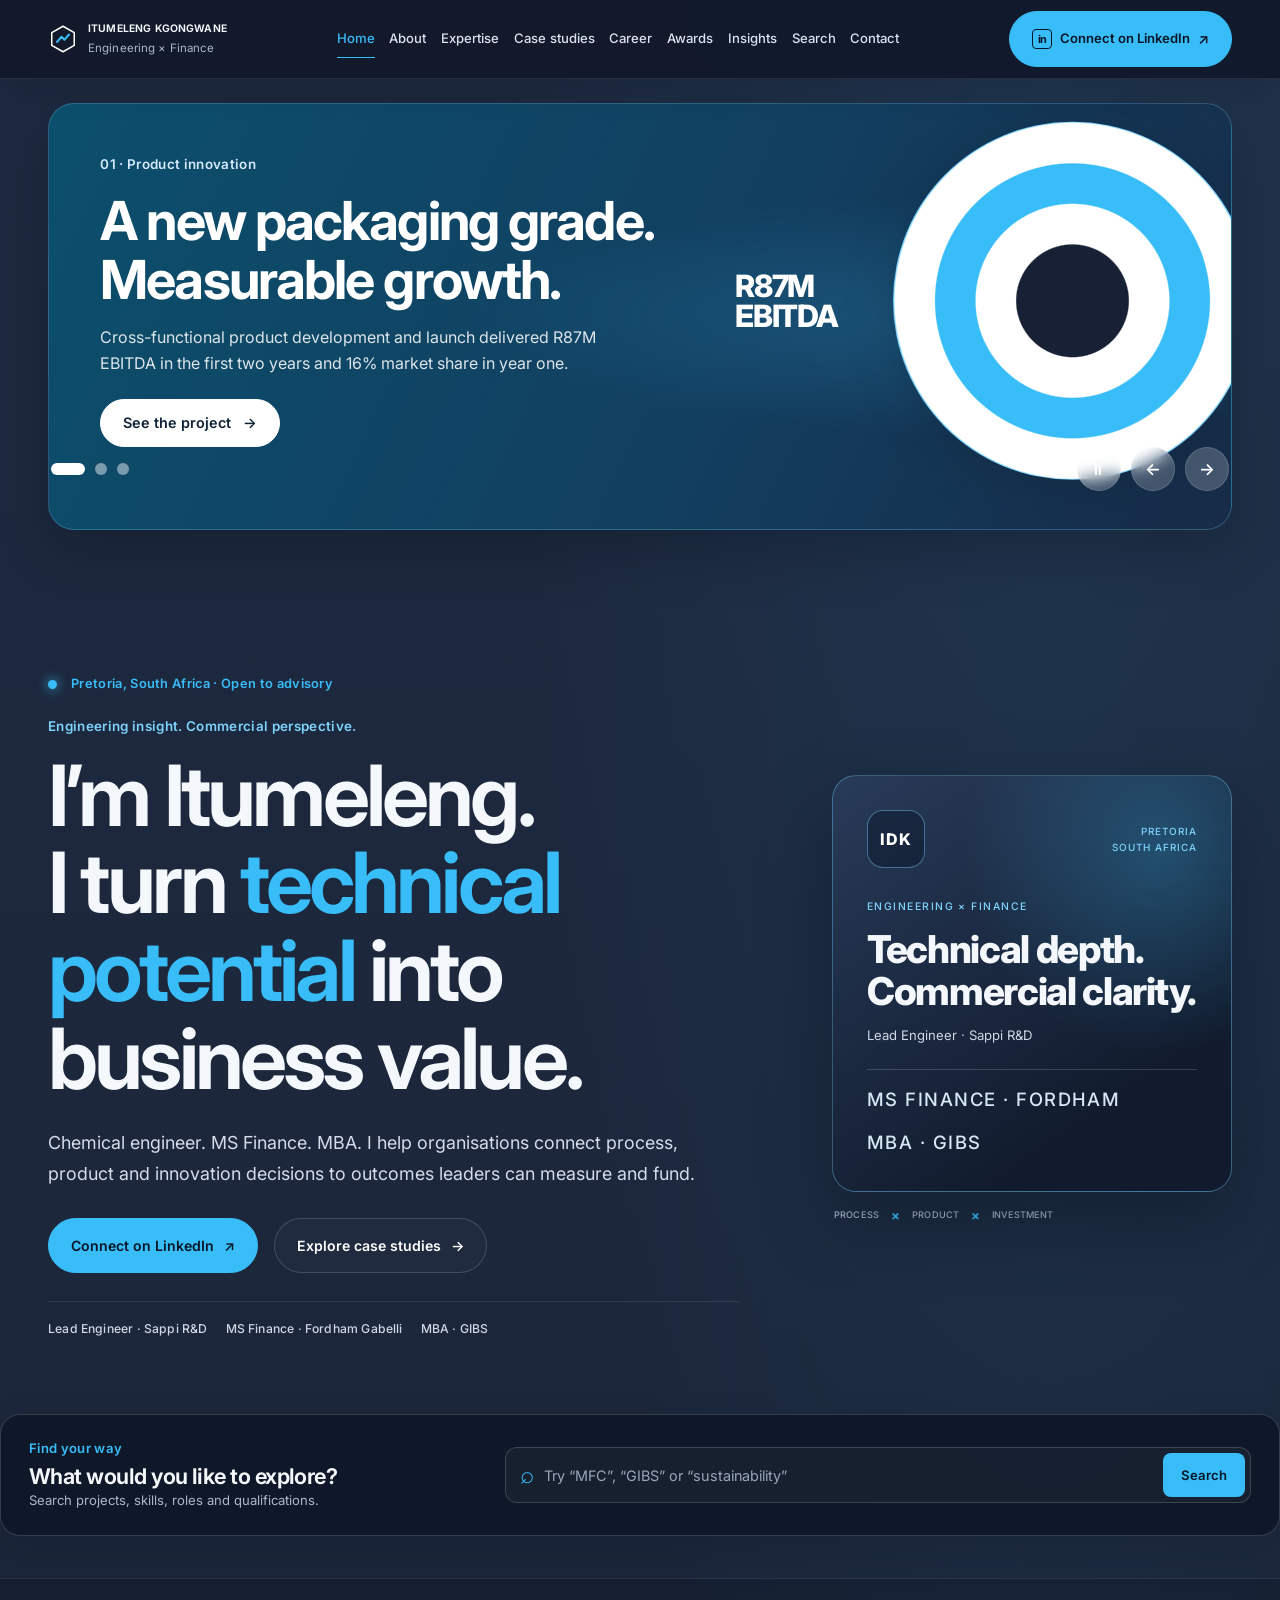
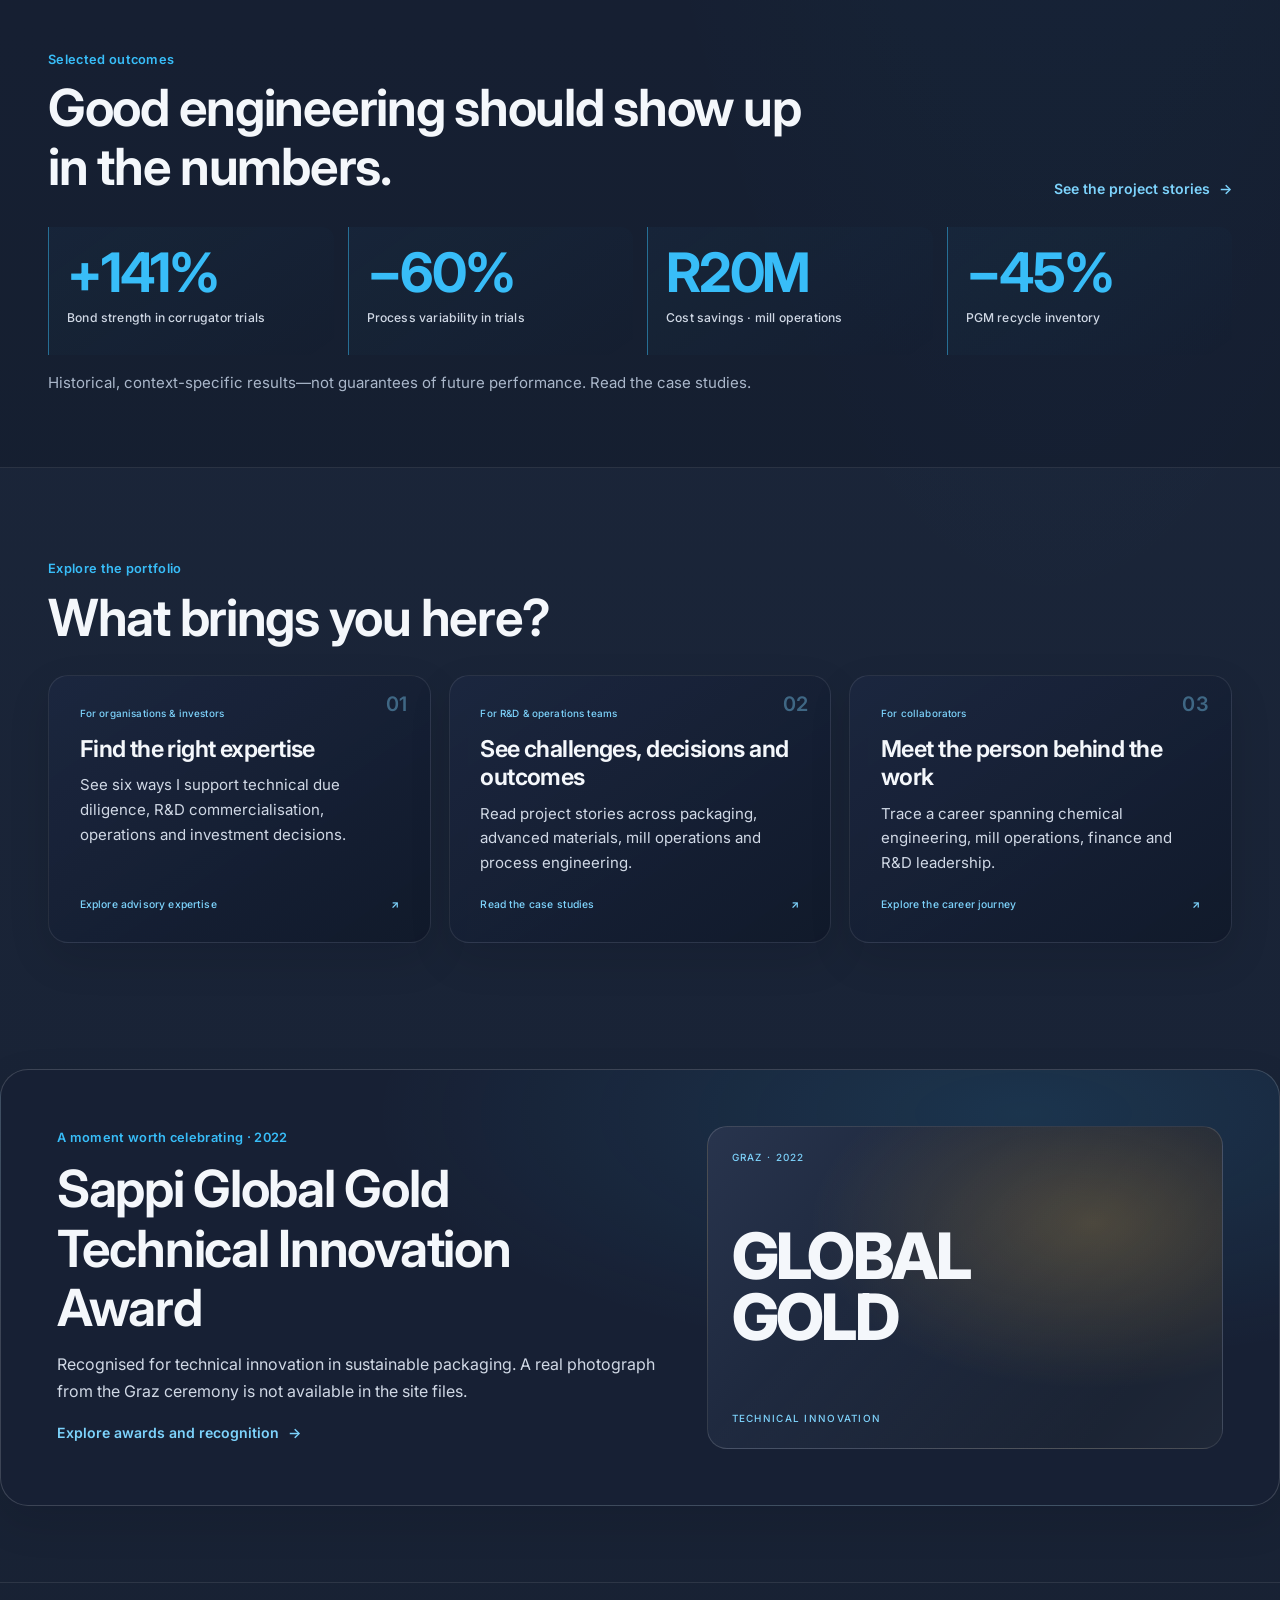
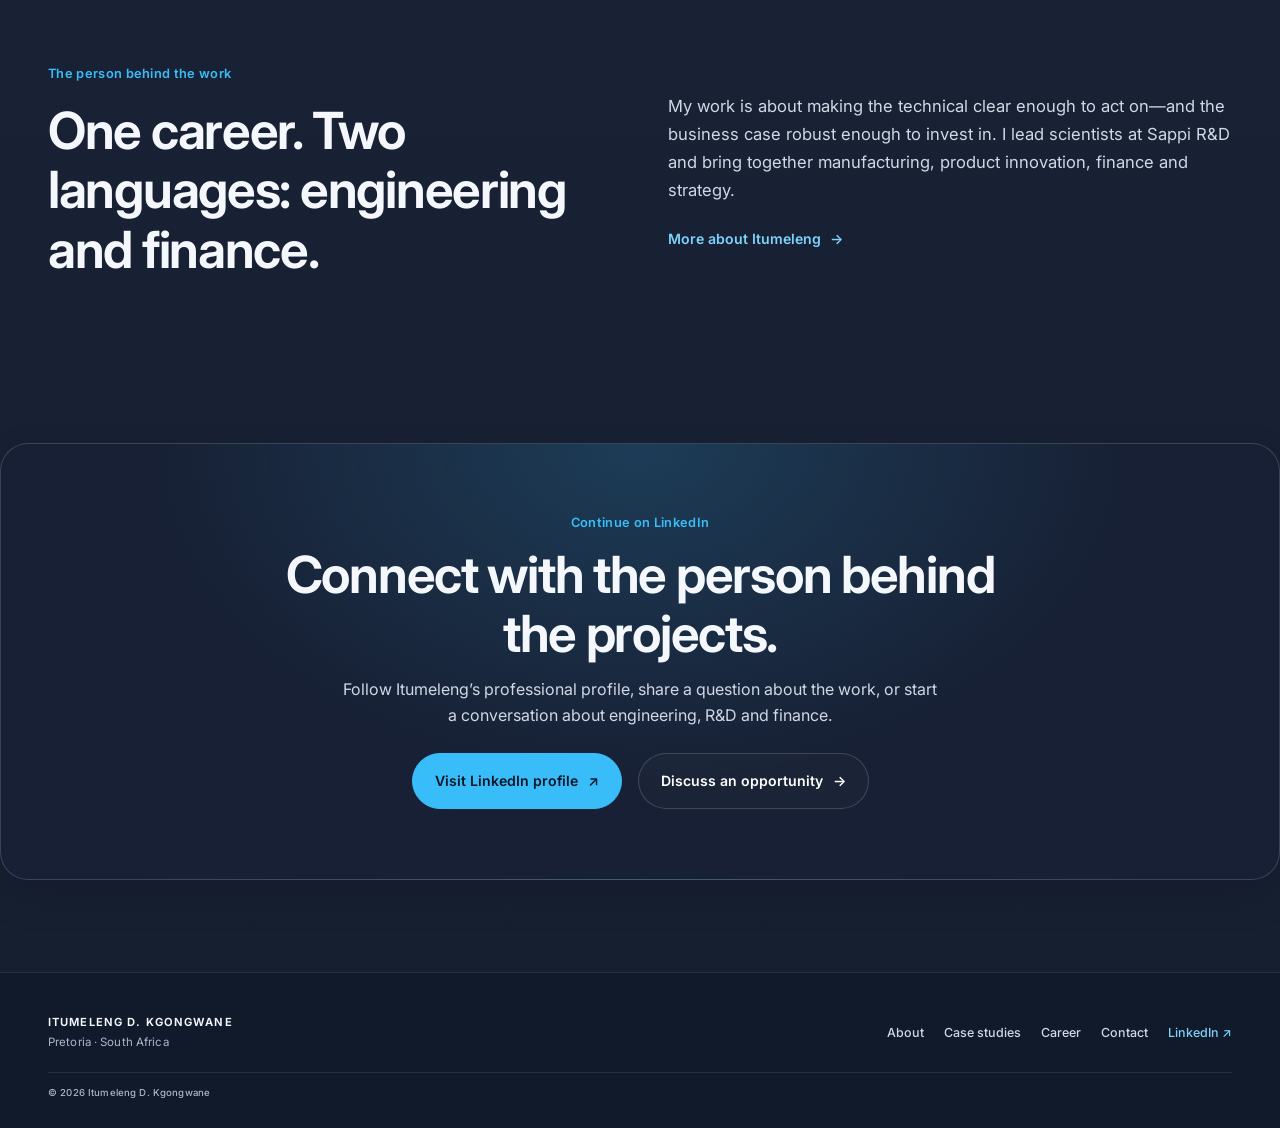
==== index.html @ cf0ac041 "index.html" ====
<!doctype html>
<html lang="en">
<head>
<meta charset="utf-8">
<meta name="viewport" content="width=device-width,initial-scale=1">
<meta name="description" content="Explore Itumeleng D. Kgongwane’s engineering and finance experience, selected project outcomes, advisory expertise and professional profile.">
<title>Itumeleng D. Kgongwane | Engineering × Finance</title>
<link rel="preconnect" href="https://fonts.googleapis.com">
<link rel="preconnect" href="https://fonts.gstatic.com" crossorigin>
<link href="https://fonts.googleapis.com/css2?family=Inter:wght@400;500;600;700&display=swap" rel="stylesheet">
<link rel="stylesheet" href="style.css">
</head>
<body>
<a class="skip-link" href="#main">Skip to content</a>
<header class="nav"><div class="wrap">
  <a class="brand" href="index.html" aria-label="Itumeleng Kgongwane home">
    <svg class="logo" viewBox="0 0 40 40" fill="none" aria-hidden="true"><path d="M20 3L35 11.5V28.5L20 37L5 28.5V11.5Z" stroke="#fff" stroke-width="2" stroke-linejoin="round"/><path d="M12 24L18 17L22 21L28 14" stroke="#38bdf8" stroke-width="2.6" stroke-linecap="round" stroke-linejoin="round"/></svg>
    <span><b>ITUMELENG KGONGWANE</b><small>Engineering × Finance</small></span>
  </a>
  <button class="menu-btn" type="button" aria-label="Open menu" aria-expanded="false" aria-controls="main-navigation">Menu</button>
  <nav class="links" id="main-navigation" aria-label="Main navigation">
    <a class="active" aria-current="page" href="index.html">Home</a><a href="about.html">About</a><a href="expertise.html">Expertise</a><a href="work.html">Case studies</a><a href="career.html">Career</a><a href="awards.html">Awards</a><a href="insights.html">Insights</a><a href="search.html">Search</a><a href="contact.html">Contact</a>
  </nav>
  <a class="btn primary nav-cta" href="https://www.linkedin.com/in/itumelengidk/" target="_blank" rel="noopener noreferrer" aria-label="Connect with Itumeleng on LinkedIn"><span class="linkedin-mark" aria-hidden="true">in</span><span class="nav-cta-label">Connect on LinkedIn</span><span class="nav-cta-arrow" aria-hidden="true">↗</span></a>
</div></header>
<main id="main">
  <section class="featured-carousel content-carousel" aria-label="Featured work" aria-roledescription="carousel" tabindex="0">
    <div class="wrap">
      <h2 class="visually-hidden">Featured work and ways to connect</h2>
      <div class="carousel-stage" aria-live="off">
        <article class="carousel-slide" role="group" aria-roledescription="slide" aria-label="1 of 3">
          <div class="carousel-art art-award" aria-hidden="true"><span class="art-label">Sappi · Sustainable packaging</span><strong>R87M<br>EBITDA</strong><span class="art-mark">Global Gold · Technical Innovation</span></div>
          <div class="carousel-copy"><div class="eyebrow">01 · Product innovation</div><h3>A new packaging grade.<br>Measurable growth.</h3><p>Cross-functional product development and launch delivered R87M EBITDA in the first two years and 16% market share in year one.</p><a class="featured-action" href="work.html#case-packaging">See the project <span aria-hidden="true">→</span></a></div>
        </article>
        <article class="carousel-slide" role="group" aria-roledescription="slide" aria-label="2 of 3" hidden>
          <div class="carousel-art art-mfc" aria-hidden="true"><span class="art-label">Bagasse pulp · Mill scale-up</span><strong>R203M<br>NPV</strong><span class="art-mark">R24M EBITDA · per year</span></div>
          <div class="carousel-copy"><div class="eyebrow">02 · Advanced materials</div><h3>From promising material<br>to mill-scale opportunity.</h3><p>Explore the technical and commercial work to scale microfibrillated cellulose from bagasse pulp at Stanger Mill.</p><a class="featured-action" href="work.html#case-mfc">See the project <span aria-hidden="true">→</span></a></div>
        </article>
        <article class="carousel-slide" role="group" aria-roledescription="slide" aria-label="3 of 3" hidden>
          <div class="carousel-art art-insights" aria-hidden="true"><span class="art-label">Itumeleng D. Kgongwane</span><strong>LET’S<br>CONNECT</strong><span class="art-mark">Technical depth · Commercial clarity</span></div>
          <div class="carousel-copy"><div class="eyebrow">03 · Continue the conversation</div><h3>Engineering insight.<br>Commercial perspective.</h3><p>Follow Itumeleng’s professional profile and continue the conversation around engineering, R&amp;D, finance and innovation.</p><a class="featured-action" href="https://www.linkedin.com/in/itumelengidk/" target="_blank" rel="noopener noreferrer">Connect on LinkedIn <span aria-hidden="true">↗</span></a></div>
        </article>
      </div>
      <div class="carousel-toolbar">
        <div class="carousel-pagination" role="group" aria-label="Choose a featured item">
          <button class="carousel-dot" type="button" data-carousel-dot="0" aria-label="Show item 1: Sustainable packaging" aria-current="true"></button>
          <button class="carousel-dot" type="button" data-carousel-dot="1" aria-label="Show item 2: MFC scale-up"></button>
          <button class="carousel-dot" type="button" data-carousel-dot="2" aria-label="Show item 3: Connect on LinkedIn"></button>
        </div>
        <div class="carousel-controls">
          <button class="carousel-toggle" type="button" data-carousel-toggle aria-label="Pause slideshow" aria-pressed="false">Ⅱ</button>
          <button class="carousel-arrow" type="button" data-carousel-prev aria-label="Previous featured item">←</button>
          <button class="carousel-arrow" type="button" data-carousel-next aria-label="Next featured item">→</button>
        </div>
      </div>
      <p class="visually-hidden" data-carousel-status aria-live="polite"></p>
    </div>
  </section>
  <section class="home-hero">
    <div class="wrap home-hero-grid">
      <div class="home-intro">
        <div class="kicker"><i class="dot"></i>Pretoria, South Africa · Open to advisory</div>
        <p class="hero-overline">Engineering insight. Commercial perspective.</p>
        <h1>I’m Itumeleng.<br>I turn <span class="cy">technical potential</span> into business value.</h1>
        <p class="lead">Chemical engineer. MS Finance. MBA. I help organisations connect process, product and innovation decisions to outcomes leaders can measure and fund.</p>
        <div class="btn-row"><a class="btn primary" href="https://www.linkedin.com/in/itumelengidk/" target="_blank" rel="noopener noreferrer">Connect on LinkedIn <span aria-hidden="true">↗</span></a><a class="btn ghost" href="work.html">Explore case studies <span aria-hidden="true">→</span></a></div>
        <div class="quick-credentials"><span>Lead Engineer · Sappi R&amp;D</span><span>MS Finance · Fordham Gabelli</span><span>MBA · GIBS</span></div>
      </div>
      <aside class="home-visual" aria-label="Professional snapshot">
        <div class="portrait-placeholder social-profile-card">
          <div class="profile-card-top"><span class="profile-monogram" aria-hidden="true">IDK</span><span class="profile-location">Pretoria<br>South Africa</span></div>
          <div class="profile-card-copy"><span>Engineering × Finance</span><h2>Technical depth.<br>Commercial clarity.</h2><p>Lead Engineer · Sappi R&amp;D</p></div>
          <div class="profile-card-bottom"><span>MS Finance · Fordham</span><span>MBA · GIBS</span></div>
        </div>
        <div class="visual-caption"><span>PROCESS</span><b>×</b><span>PRODUCT</span><b>×</b><span>INVESTMENT</span></div>
      </aside>
    </div>
  </section>

  <section class="home-search-section" aria-label="Find information">
    <div class="wrap search-card">
      <div><div class="eyebrow">Find your way</div><h2>What would you like to explore?</h2><p>Search projects, skills, roles and qualifications.</p></div>
      <form class="site-search" action="search.html" method="get" role="search">
        <label class="visually-hidden" for="site-search-input">Search this site</label>
        <div class="site-search-control"><span class="search-icon" aria-hidden="true">⌕</span><input id="site-search-input" type="search" name="q" placeholder="Try “MFC”, “GIBS” or “sustainability”"><button type="submit">Search</button></div>
      </form>
    </div>
  </section>

  <section class="home-proof">
    <div class="wrap">
      <div class="section-heading-row"><div><div class="eyebrow">Selected outcomes</div><h2>Good engineering should show up in the numbers.</h2></div><a class="text-link" href="work.html">See the project stories <span aria-hidden="true">→</span></a></div>
      <div class="home-metrics"><article><strong>+141%</strong><span>Bond strength in corrugator trials</span></article><article><strong>−60%</strong><span>Process variability in trials</span></article><article><strong>R20M</strong><span>Cost savings · mill operations</span></article><article><strong>−45%</strong><span>PGM recycle inventory</span></article></div>
      <p class="small-note">Historical, context-specific results—not guarantees of future performance. <a href="work.html">Read the case studies</a>.</p>
    </div>
  </section>

  <section class="home-paths">
    <div class="wrap">
      <div class="eyebrow">Explore the portfolio</div><h2>What brings you here?</h2>
      <div class="path-grid">
        <a class="path-card" href="expertise.html"><span class="path-number">01</span><span class="path-label">For organisations &amp; investors</span><h3>Find the right expertise</h3><p>See six ways I support technical due diligence, R&amp;D commercialisation, operations and investment decisions.</p><span class="card-link">Explore advisory expertise <b aria-hidden="true">↗</b></span></a>
        <a class="path-card" href="work.html"><span class="path-number">02</span><span class="path-label">For R&amp;D &amp; operations teams</span><h3>See challenges, decisions and outcomes</h3><p>Read project stories across packaging, advanced materials, mill operations and process engineering.</p><span class="card-link">Read the case studies <b aria-hidden="true">↗</b></span></a>
        <a class="path-card" href="career.html"><span class="path-number">03</span><span class="path-label">For collaborators</span><h3>Meet the person behind the work</h3><p>Trace a career spanning chemical engineering, mill operations, finance and R&amp;D leadership.</p><span class="card-link">Explore the career journey <b aria-hidden="true">↗</b></span></a>
      </div>
    </div>
  </section>

  <section class="home-highlight">
    <div class="wrap highlight-panel">
      <div><div class="eyebrow">A moment worth celebrating · 2022</div><h2>Sappi Global Gold Technical Innovation Award</h2><p>Recognised for technical innovation in sustainable packaging. A real photograph from the Graz ceremony is not available in the site files.</p><a class="text-link" href="awards.html">Explore awards and recognition <span aria-hidden="true">→</span></a></div>
      <div class="highlight-art" role="img" aria-label="Graphic tribute to the 2022 Sappi Global Gold award; ceremony photography is not available"><span>GRAZ · 2022</span><strong>GLOBAL<br>GOLD</strong><small>TECHNICAL INNOVATION</small></div>
    </div>
  </section>

  <section class="home-about-teaser">
    <div class="wrap about-teaser-grid"><div><div class="eyebrow">The person behind the work</div><h2>One career. Two languages: engineering and finance.</h2></div><div><p>My work is about making the technical clear enough to act on—and the business case robust enough to invest in. I lead scientists at Sappi R&amp;D and bring together manufacturing, product innovation, finance and strategy.</p><a class="text-link" href="about.html">More about Itumeleng <span aria-hidden="true">→</span></a></div></div>
  </section>

  <section class="home-cta"><div class="wrap cta-panel"><div class="eyebrow">Continue on LinkedIn</div><h2>Connect with the person behind the projects.</h2><p>Follow Itumeleng’s professional profile, share a question about the work, or start a conversation about engineering, R&amp;D and finance.</p><div class="btn-row home-social-actions"><a class="btn primary" href="https://www.linkedin.com/in/itumelengidk/" target="_blank" rel="noopener noreferrer">Visit LinkedIn profile <span aria-hidden="true">↗</span></a><a class="btn ghost" href="contact.html">Discuss an opportunity <span aria-hidden="true">→</span></a></div></div></section>
</main>
<footer><div class="wrap footer-inner"><a class="brand" href="index.html"><span><b>ITUMELENG D. KGONGWANE</b><small>Pretoria · South Africa</small></span></a><nav aria-label="Footer navigation"><a href="about.html">About</a><a href="work.html">Case studies</a><a href="career.html">Career</a><a href="contact.html">Contact</a><a href="https://www.linkedin.com/in/itumelengidk/" target="_blank" rel="noopener noreferrer">LinkedIn ↗</a></nav><span class="copyright">© 2026 Itumeleng D. Kgongwane</span></div></footer>
<script src="script.js"></script>
</body>
</html>
---- style.css ----
:root{
  --bg:#1a2438;--bg2:#151e30;--card:#172034;--card2:#1c2740;
  --line:rgba(255,255,255,.09);--line2:rgba(255,255,255,.16);
  --text:#ffffff;--body:#c3ccdb;--muted:#8f9bb0;
  --cy:#38bdf8;--cy2:#7dd3fc;--cyd:#0b4f6c;
  --max:1660px;
  --mono:Inter,-apple-system,BlinkMacSystemFont,"Segoe UI",sans-serif;
  --head:Inter,-apple-system,BlinkMacSystemFont,"Segoe UI",sans-serif;
}
*{box-sizing:border-box;margin:0;padding:0}
html{scroll-behavior:smooth}
body{
  font-family:'Inter',system-ui,-apple-system,Segoe UI,Roboto,sans-serif;font-weight:300;
  background:linear-gradient(180deg,#1e2a40 0%,#161f30 100%);
  background-attachment:fixed;
  color:var(--text);line-height:1.6;-webkit-font-smoothing:antialiased;
}
h1,h2,h3,h4{font-family:var(--head);font-weight:800;line-height:1.05;letter-spacing:-.02em}
a{color:inherit;text-decoration:none}
img{max-width:100%;display:block}
.wrap{max-width:var(--max);margin:0 auto;padding:0 40px}
section{padding:96px 0}
.eyebrow,.kicker{font-family:var(--mono);font-size:.78rem;letter-spacing:.28em;text-transform:uppercase;color:var(--cy);margin-bottom:18px;font-weight:500}
.lead{color:var(--body);font-size:1.25rem;line-height:1.6;max-width:700px}

/* NAV */
header.nav{position:sticky;top:0;z-index:50;background:rgba(24,34,53,.82);backdrop-filter:blur(12px);border-bottom:1px solid var(--line)}
.nav .wrap{display:flex;align-items:center;justify-content:space-between;height:90px;gap:20px}
.brand{display:flex;align-items:center;gap:14px}
.brand .logo{width:34px;height:34px;flex:none}
.brand b{display:block;font-family:var(--head);font-weight:800;font-size:1.15rem;letter-spacing:.2em}
.brand small{display:block;font-family:var(--mono);font-size:.64rem;letter-spacing:.24em;text-transform:uppercase;color:var(--muted);margin-top:2px}
nav.links{display:flex;gap:44px;font-family:var(--mono);font-size:.78rem;letter-spacing:.22em;text-transform:uppercase;color:#dbe3f0}
nav.links a{padding:6px 0;border-bottom:1px solid transparent;transition:.2s}
nav.links a:hover,nav.links a.active{color:var(--cy);border-color:var(--cy)}
.menu-btn{display:none;background:none;border:1px solid var(--line2);color:var(--text);padding:8px 14px;border-radius:999px;font-family:var(--mono);font-size:.75rem;letter-spacing:.15em;text-transform:uppercase;cursor:pointer}

/* BUTTONS */
.btn{display:inline-flex;align-items:center;gap:10px;padding:19px 34px;border-radius:999px;font-family:var(--mono);font-weight:600;font-size:.82rem;letter-spacing:.2em;text-transform:uppercase;border:1px solid var(--cy);transition:.2s;cursor:pointer}
.btn.primary{background:var(--cy);color:#0a1628}
.btn.primary:hover{background:var(--cy2);border-color:var(--cy2)}
.btn.ghost{border-color:var(--line2);color:#fff;background:rgba(255,255,255,.02)}
.btn.ghost:hover{border-color:var(--cy);color:var(--cy)}
.nav-cta{padding:15px 26px;font-size:.74rem}
.btn-row{display:flex;gap:16px;flex-wrap:wrap;margin-top:40px}
.hero-social{display:inline-flex;align-items:center;gap:10px;margin-top:28px;color:var(--body);font-size:.92rem;transition:color .2s}
.hero-social:hover{color:var(--cy)}
.hero-social svg,.contact-action svg,footer .icons svg{width:19px;height:19px;fill:none;stroke:currentColor;stroke-width:1.7;stroke-linecap:round;stroke-linejoin:round;flex:none}
.hero-social b{color:var(--cy);font-size:1.1rem}

/* HERO */
.hero{position:relative;padding:52px 0 56px;overflow:hidden}
.hero::before{
  content:"";position:absolute;top:0;left:30%;width:960px;height:700px;
  background:none;background-size:92px 159px;opacity:1;pointer-events:none;
  -webkit-mask-image:radial-gradient(ellipse 50% 50% at 48% 38%,#000 0,transparent 75%);
  mask-image:radial-gradient(ellipse 50% 50% at 48% 38%,#000 0,transparent 75%);
}
.hero .wrap{position:relative}
.kicker{display:flex;align-items:center;gap:14px;margin-bottom:24px}
.kicker .dot{width:9px;height:9px;border-radius:50%;background:var(--cy);box-shadow:0 0 12px var(--cy)}
.kicker b{color:var(--cy);font-weight:500}
.hero-slide{display:grid;grid-template-columns:1.05fr .95fr;gap:clamp(34px,6vw,88px);align-items:center;min-height:450px}
.hero-slide[hidden]{display:none}
.hero h1{font-size:clamp(3.2rem,6.4vw,7rem);line-height:1.04;letter-spacing:-.035em;font-weight:800}
.hero-slide h2{font-size:clamp(2.8rem,5.6vw,5.4rem);line-height:1.04}
.hero h1 .cy,.hero-slide h2 .cy{color:var(--cy)}
.hero .lead{margin-top:24px;color:#d5dcea;font-size:1.18rem;max-width:620px}
.hero-visual{min-width:0;max-width:540px;width:100%;justify-self:end}
.hero-photo{width:min(100%,440px);aspect-ratio:16/10;margin-left:auto}
.hero-caption{margin-top:12px;color:var(--muted);font-family:var(--mono);font-size:.7rem;letter-spacing:.08em;text-transform:uppercase}
.hero-visual .hero-social{margin-top:14px}
.hero-controls{display:flex;gap:8px;margin-top:28px;border-top:1px solid var(--line);padding-top:16px}
.hero-tab{padding:10px 18px;border:1px solid transparent;background:transparent;color:var(--muted);font-family:var(--mono);font-size:.74rem;letter-spacing:.12em;text-transform:uppercase;cursor:pointer;transition:.2s}
.hero-tab:hover,.hero-tab[aria-selected="true"]{border-color:var(--line2);color:var(--text)}
.hero-tab[aria-selected="true"]{background:rgba(56,189,248,.1);border-color:rgba(56,189,248,.35);color:var(--cy2)}
.hero-tab:focus-visible{outline:2px solid var(--cy);outline-offset:3px}
.result-feature,.result-pair>div{padding:22px 0;border-bottom:1px solid var(--line2)}
.result-feature span,.result-pair span{display:block;color:var(--muted);font-family:var(--mono);font-size:.72rem;letter-spacing:.1em;text-transform:uppercase}
.result-feature b{display:block;margin-top:8px;font-family:var(--head);font-size:clamp(4.5rem,9vw,7.5rem);line-height:1;color:var(--cy)}
.result-pair{display:grid;grid-template-columns:1fr 1fr;gap:24px}
.result-pair b{display:block;margin-top:8px;font-family:var(--head);font-size:clamp(2rem,4vw,3rem)}
.advisory-visual h3{margin-bottom:18px;font-size:1.2rem;color:var(--muted)}
.advisory-visual a{display:flex;align-items:center;gap:18px;padding:18px 0;border-top:1px solid var(--line2);font-size:1rem}
.advisory-visual a:hover{color:var(--cy)}
.advisory-visual a span{font-family:var(--mono);font-size:.76rem;color:var(--cy)}

/* MARQUEE */
/* PROFILE */
.profile-grid{display:grid;grid-template-columns:1fr;gap:70px;align-items:start}
.profile-grid h2,.section-head h2{font-size:clamp(2.2rem,4.6vw,3.8rem);margin-bottom:22px}
.profile-grid p{color:var(--body);font-size:1.12rem}
.awards{display:grid;gap:16px}
.award{background:var(--card);border:1px solid var(--line);border-radius:18px;padding:22px 26px;display:grid;grid-template-columns:80px 1fr;column-gap:18px;align-items:center}
.award .yr{font-family:var(--head);font-weight:800;font-size:1.5rem;color:var(--cy);grid-row:span 2}
.award h4{font-family:'Inter',sans-serif;font-weight:600;font-size:1rem;letter-spacing:0}
.award p{font-size:.88rem;color:var(--muted)}
.badges{margin-top:28px;display:flex;gap:10px;flex-wrap:wrap}
.badge{font-family:var(--mono);font-size:.72rem;letter-spacing:.1em;text-transform:uppercase;border:1px solid var(--line2);padding:9px 16px;border-radius:999px;color:var(--body)}
.career-link{display:inline-block;margin-top:20px;color:var(--cy2);font-size:.94rem}
.career-link:hover{text-decoration:underline}
.career-details{border-top:1px solid var(--line);padding-top:18px}
.career-details summary{display:flex;justify-content:space-between;align-items:center;gap:16px;cursor:pointer;list-style:none;font-family:var(--head);font-weight:700;font-size:1.05rem}
.career-details summary::-webkit-details-marker{display:none}
.career-details summary::after{content:"+";font-size:1.4rem;color:var(--cy)}
.career-details[open] summary::after{content:"−"}
.career-details summary span{margin-left:auto;color:var(--muted);font:500 .72rem var(--mono);letter-spacing:.05em;text-transform:uppercase}
.career-details .section-head{margin:28px 0}
.proof-gallery{display:grid;grid-template-columns:1fr 1fr;gap:18px;margin-top:50px}
.photo-slot{min-width:0}
.photo-placeholder{aspect-ratio:16/9;display:grid;place-items:center;position:relative;overflow:hidden;border:1px dashed rgba(125,211,252,.42);background:linear-gradient(145deg,rgba(56,189,248,.09),rgba(17,29,47,.9)),none;background-size:auto,54px 94px;color:var(--cy2)}
.photo-placeholder span{padding:9px 13px;border:1px solid var(--line2);background:rgba(10,18,32,.7);font-family:var(--mono);font-size:.68rem;letter-spacing:.12em;text-align:center;text-transform:uppercase}
.photo-slot figcaption{margin-top:10px;color:var(--muted);font-family:var(--mono);font-size:.68rem;letter-spacing:.09em;text-transform:uppercase}

/* TIMELINE */
.section-head{display:flex;justify-content:space-between;align-items:flex-end;gap:24px;flex-wrap:wrap;margin-bottom:42px}
.section-head h2{max-width:720px;margin-bottom:0}
.filters{display:flex;gap:10px;flex-wrap:wrap}
.chip{background:transparent;color:var(--body);border:1px solid var(--line2);padding:12px 20px;border-radius:999px;font-family:var(--mono);font-size:.72rem;letter-spacing:.15em;text-transform:uppercase;cursor:pointer;transition:.2s}
.chip:hover{color:#fff;border-color:var(--cy)}
.chip.on{background:var(--cy);border-color:var(--cy);color:#0a1628;font-weight:600}
.timeline{position:relative;display:grid;gap:20px;padding-left:34px}
.timeline::before{content:"";position:absolute;left:6px;top:8px;bottom:8px;width:1px;background:linear-gradient(var(--cy),rgba(56,189,248,.1))}
.tl{position:relative;background:var(--card);border:1px solid var(--line);border-radius:20px;padding:30px 32px}
.tl::before{content:"";position:absolute;left:-34px;top:36px;width:13px;height:13px;border-radius:50%;background:var(--bg);border:2px solid var(--cy);box-shadow:0 0 12px rgba(56,189,248,.6)}
.tl.fin::before{background:var(--cy)}
.tl .meta{font-family:var(--mono);font-size:.74rem;letter-spacing:.2em;text-transform:uppercase;color:var(--cy)}
.tl h3{font-size:1.7rem;margin:10px 0 4px;letter-spacing:-.01em}
.tl .org{color:var(--muted);font-size:.95rem;margin-bottom:12px}
.tl p,.tl li{color:var(--body);font-size:1rem}
.tl ul{margin:10px 0 0 18px}
.tags{display:flex;gap:8px;flex-wrap:wrap;margin-top:18px}
.tag{font-family:var(--mono);font-size:.72rem;letter-spacing:.06em;background:rgba(56,189,248,.08);color:var(--cy2);border:1px solid rgba(56,189,248,.28);padding:7px 14px;border-radius:999px}
.tl.hide{display:none}

/* CASES */
.case-controls{display:flex;justify-content:space-between;align-items:center;margin-bottom:16px;color:var(--muted);font-family:var(--mono);font-size:.74rem;letter-spacing:.14em;text-transform:uppercase}
.case-disclaimer{margin-top:12px;color:var(--muted);font-size:.82rem;max-width:720px}
.case-controls span{color:var(--cy)}
.case-control-buttons{display:flex;gap:8px}
.case-arrow{width:46px;height:46px;display:grid;place-items:center;border:1px solid var(--line2);background:var(--card);color:var(--text);font-size:1.2rem;cursor:pointer;transition:.2s}
.case-arrow:hover:not(:disabled){border-color:var(--cy);color:var(--cy)}
.case-arrow:disabled{opacity:.35;cursor:not-allowed}
.case-viewport{overflow-x:auto;scrollbar-width:none;scroll-snap-type:x mandatory;overscroll-behavior-x:contain;outline:none}
.case-viewport::-webkit-scrollbar{display:none}
.case-viewport:focus-visible{outline:2px solid var(--cy);outline-offset:4px}
.cases{display:flex;gap:24px}
.case{flex:0 0 calc((100% - 24px)/2);min-width:0;scroll-snap-align:start;background:linear-gradient(180deg,rgba(28,39,64,.8),rgba(20,29,48,.9));border:1px solid var(--line);border-radius:22px;padding:36px;display:flex;flex-direction:column;transition:border-color .25s}
.case:hover{border-color:rgba(56,189,248,.45);transform:translateY(-3px)}
.case-pagination{display:flex;justify-content:center;gap:10px;margin-top:22px}
.case-dot{width:9px;height:9px;border:0;border-radius:50%;background:var(--line2);cursor:pointer;transition:background .2s,transform .2s}
.case-dot[aria-current="true"]{background:var(--cy);transform:scale(1.25)}
.case-dot:focus-visible{outline:2px solid var(--cy);outline-offset:4px}
.case .id{font-family:var(--mono);font-size:.74rem;letter-spacing:.22em;color:var(--cy);text-transform:uppercase}
.case h3{font-size:1.8rem;margin:12px 0 6px}
.case .sector{color:var(--muted);font-size:.92rem;margin-bottom:18px}
.case h5{font-family:var(--mono);font-weight:500;font-size:.72rem;letter-spacing:.22em;text-transform:uppercase;color:var(--cy2);margin:14px 0 6px}
.case p{color:var(--body);font-size:1rem}
.kpis{display:flex;gap:34px;padding-top:24px;border-top:1px solid var(--line);margin-top:26px}
.kpi b{display:block;font-family:var(--head);font-weight:800;font-size:2.2rem;letter-spacing:-.02em;color:#fff}
.kpi span{font-family:var(--mono);font-size:.7rem;letter-spacing:.14em;text-transform:uppercase;color:var(--cy)}

/* CTA band */
.band{background:radial-gradient(600px 240px at 80% 0,rgba(56,189,248,.16),transparent),var(--card);border:1px solid var(--line2);border-radius:28px;padding:72px 44px;text-align:center}
.band h2{font-size:clamp(2rem,4.4vw,3.4rem);max-width:820px;margin:0 auto}
.band p{color:var(--body);margin:20px auto 0;max-width:600px;font-size:1.1rem}
.band .eyebrow{display:block}

/* CONTACT */
.contact-grid{display:grid;grid-template-columns:1fr 1.05fr;gap:60px;align-items:start}
.contact-grid h1,.page-head h1{font-size:clamp(2.6rem,5.8vw,5.2rem);letter-spacing:-.035em}
.page-head h1 em{font-style:normal;color:var(--cy)}
.person{margin-top:38px;background:var(--card);border:1px solid var(--line);border-radius:22px;padding:32px}
.person h3{font-size:1.7rem}
.person .cred{font-family:var(--mono);color:var(--muted);font-size:.76rem;letter-spacing:.12em;text-transform:uppercase;margin-top:6px}
.status{display:inline-flex;align-items:center;gap:10px;margin:18px 0;font-family:var(--mono);font-size:.74rem;letter-spacing:.16em;text-transform:uppercase;color:#6ee7b7}
.status::before{content:"";width:8px;height:8px;border-radius:50%;background:#6ee7b7;box-shadow:0 0 10px #6ee7b7}
.person ul{margin-left:18px;color:var(--body)}
.person ul li{margin:6px 0}
.person .loc{margin-top:20px;color:var(--muted);font-size:.95rem}
.person .loc a{color:var(--cy)}
form.book{background:linear-gradient(180deg,rgba(28,39,64,.85),rgba(20,29,48,.95));border:1px solid var(--line2);border-radius:24px;padding:38px}
form.book h3{font-size:1.9rem}
form.book .sub{font-family:var(--mono);color:var(--cy);font-size:.74rem;letter-spacing:.2em;text-transform:uppercase;margin:6px 0 24px}
.field{display:flex;flex-direction:column;margin-bottom:18px}
.row2{display:grid;grid-template-columns:1fr 1fr;gap:16px}
label{font-family:var(--mono);font-size:.7rem;letter-spacing:.18em;text-transform:uppercase;color:var(--muted);margin-bottom:8px}
input,select,textarea{background:rgba(10,18,32,.55);border:1px solid var(--line2);color:#fff;padding:14px 16px;border-radius:12px;font-family:'Inter',sans-serif;font-weight:400;font-size:.98rem}
input:focus,select:focus,textarea:focus{outline:none;border-color:var(--cy);box-shadow:0 0 0 3px rgba(56,189,248,.15)}
textarea{min-height:120px;resize:vertical}
.note{font-size:.8rem;color:var(--muted);margin-top:14px}

/* MARKET */
.page-head{padding:90px 0 44px}
.posts{display:grid;grid-template-columns:repeat(auto-fill,minmax(320px,1fr));gap:22px;margin-top:34px}
.post{background:var(--card);border:1px solid var(--line);border-radius:20px;padding:28px}
.post .cat{font-family:var(--mono);font-size:.72rem;letter-spacing:.2em;text-transform:uppercase;color:var(--cy)}
.post h3{font-size:1.4rem;margin:10px 0}
.post p{color:var(--body);font-size:.98rem}
.post .date{margin-top:16px;font-family:var(--mono);font-size:.72rem;letter-spacing:.12em;color:var(--muted)}
.empty{margin-top:34px;padding:44px;border:1px dashed var(--line2);border-radius:20px;color:var(--muted);text-align:center;font-family:var(--mono);font-size:.82rem;letter-spacing:.14em;text-transform:uppercase}
.photo-cap{margin-top:36px;font-family:var(--mono);color:var(--muted);font-size:.74rem;letter-spacing:.22em;text-transform:uppercase}

/* FOOTER */
footer{border-top:1px solid var(--line);padding:70px 0 34px;margin-top:50px;background:rgba(10,18,32,.5)}
footer .top{text-align:center}
footer h2{font-size:clamp(2rem,4vw,3rem)}
footer p.t{color:var(--body);max-width:560px;margin:14px auto 0}
footer .icons{display:flex;justify-content:center;gap:30px;margin:28px 0 36px;flex-wrap:wrap}
footer .icons a{display:flex;align-items:center;gap:9px;font-family:var(--mono);font-size:.78rem;letter-spacing:.16em;text-transform:uppercase;color:var(--cy);border-bottom:1px solid transparent;padding:8px 0}
footer .icons a:hover{border-color:var(--cy)}
footer .icons svg{width:18px;height:18px}
footer .bottom{display:flex;justify-content:space-between;gap:16px;flex-wrap:wrap;border-top:1px solid var(--line);padding-top:24px;color:var(--muted);font-family:var(--mono);font-size:.74rem;letter-spacing:.12em;text-transform:uppercase}
footer .bottom nav{display:flex;gap:26px}
footer .bottom a:hover{color:var(--cy)}

@media(max-width:1100px){
  nav.links{gap:14px;font-size:.62rem;letter-spacing:.1em}
  .nav-cta{display:none}
}
@media(max-width:960px){
  .wrap{padding:0 22px}
  section{padding:64px 0}
  .hero-slide,.profile-grid,.contact-grid{grid-template-columns:1fr}
  .hero-slide{gap:30px;min-height:0}
  .hero-visual{justify-self:start;max-width:620px}
  .proof-gallery{grid-template-columns:1fr 1fr}
  .case{flex-basis:100%}
  .hero::before{left:0;width:100%}
  .row2{grid-template-columns:1fr}
  .nav .wrap{height:76px}
  nav.links{display:none;position:absolute;top:76px;left:0;right:0;background:#18223a;flex-direction:column;padding:22px;border-bottom:1px solid var(--line);gap:12px}
  nav.links.open{display:flex}
  nav.links a{padding:9px 0}
  .menu-btn{display:block}
  .award{grid-template-columns:64px 1fr}
}

/* single-page additions */
section[id]{scroll-margin-top:90px}
.big-title{font-size:clamp(2.4rem,5.2vw,4.6rem);letter-spacing:-.035em;line-height:1.04}
.big-title em{font-style:normal;color:var(--cy)}
@media(max-width:960px){section[id]{scroll-margin-top:76px}}
@media(max-width:560px){
  .hero{padding:36px 0}
  .hero h1{font-size:clamp(2.75rem,12vw,4.2rem)}
  .hero-slide h2{font-size:clamp(2.5rem,11vw,3.8rem)}
  .hero-tab{padding:10px 12px;font-size:.67rem}
  .proof-gallery{grid-template-columns:1fr;gap:22px}
  .case{padding:26px 22px}
  .kpis{gap:20px;flex-wrap:wrap}
  .case-controls{font-size:.66rem}
  .career-details summary span{font-size:.6rem}
}

/* Shared content carousels */
.visually-hidden{position:absolute;width:1px;height:1px;padding:0;margin:-1px;overflow:hidden;clip:rect(0,0,0,0);white-space:nowrap;border:0}
.content-carousel{--slide-height:clamp(310px,38vw,510px);position:relative;touch-action:pan-y}
.carousel-stage{min-height:var(--slide-height)}
.carousel-slide{min-height:var(--slide-height);display:grid;grid-template-columns:1.05fr .95fr;gap:clamp(28px,6vw,88px);align-items:center;padding:12px}
.carousel-slide[hidden]{display:none}
.carousel-art{position:relative;min-width:0;min-height:var(--slide-height);aspect-ratio:16/10;overflow:hidden;display:flex;flex-direction:column;justify-content:space-between;padding:clamp(22px,4vw,48px);border:1px solid rgba(125,211,252,.35);border-radius:22px;background-color:#17243a;background-image:linear-gradient(115deg,rgba(8,19,37,.22),rgba(8,19,37,.88)),none,radial-gradient(ellipse at 75% 30%,rgba(56,189,248,.38),transparent 50%);background-size:auto,72px 124px,auto;color:#fff}
.carousel-art::after{content:"";position:absolute;inset:0;background:linear-gradient(0deg,rgba(8,17,32,.65),transparent 65%);pointer-events:none}
.carousel-art>*{position:relative;z-index:1}
.carousel-art .art-label,.carousel-art .art-mark{font:500 .72rem var(--mono);letter-spacing:.16em;text-transform:uppercase;color:var(--cy2)}
.carousel-art strong{font:800 clamp(2.2rem,6.8vw,5.7rem)/.98 var(--head);letter-spacing:-.05em;text-shadow:0 3px 24px rgba(4,13,28,.5)}
.art-award{background-image:linear-gradient(115deg,rgba(8,19,37,.12),rgba(8,19,37,.83)),none,radial-gradient(ellipse at 75% 30%,rgba(245,190,75,.38),transparent 55%)}
.art-packaging{background-image:linear-gradient(115deg,rgba(8,19,37,.12),rgba(8,19,37,.83)),none,linear-gradient(135deg,#0b4f6c,#1c4560 48%,#988047)}
.art-mfc{background-image:linear-gradient(115deg,rgba(8,19,37,.12),rgba(8,19,37,.83)),none,radial-gradient(ellipse at 75% 30%,rgba(80,190,166,.4),transparent 55%)}
.art-fordham{background-image:linear-gradient(115deg,rgba(8,19,37,.12),rgba(8,19,37,.83)),none,linear-gradient(135deg,#982d42,#183352 55%,#5f7994)}
.art-gibs{background-image:linear-gradient(115deg,rgba(8,19,37,.12),rgba(8,19,37,.83)),none,radial-gradient(ellipse at 75% 30%,rgba(155,113,209,.42),transparent 55%)}
.art-insights{background-image:linear-gradient(115deg,rgba(8,19,37,.12),rgba(8,19,37,.83)),none,linear-gradient(135deg,#0b4f6c,#15233b 65%,#256d83)}
.art-journal{background-image:linear-gradient(115deg,rgba(8,19,37,.12),rgba(8,19,37,.83)),none,radial-gradient(ellipse at 75% 30%,rgba(223,139,92,.38),transparent 55%)}
.carousel-copy{max-width:570px;padding:12px 0}
.carousel-copy .eyebrow{margin-bottom:14px}
.carousel-copy h3{font-size:clamp(1.7rem,3.2vw,3rem);margin-bottom:14px}
.carousel-copy p{color:var(--body);font-size:1.06rem;max-width:480px}
.carousel-cta{display:inline-flex;align-items:center;gap:10px;margin-top:24px;color:var(--cy2);font-family:var(--mono);font-size:.76rem;letter-spacing:.12em;text-transform:uppercase}
.carousel-cta:hover{color:#fff;text-decoration:underline;text-underline-offset:5px}
.carousel-toolbar{display:grid;grid-template-columns:auto 1fr auto;align-items:center;gap:18px;border-top:1px solid var(--line);padding:16px 10px 0}
.carousel-controls{display:flex;gap:8px}
.carousel-arrow{width:44px;height:44px;display:grid;place-items:center;border:1px solid var(--line2);border-radius:50%;background:var(--card);color:var(--text);font-size:1.1rem;cursor:pointer;transition:background .2s,border-color .2s,color .2s}
.carousel-arrow:hover{border-color:var(--cy);color:var(--cy)}
.carousel-pagination{display:flex;align-items:center;justify-content:center;gap:9px}
.carousel-dot{width:9px;height:9px;border:0;border-radius:99px;background:rgba(255,255,255,.3);cursor:pointer;transition:width .2s,background .2s}
.carousel-dot[aria-current="true"]{width:26px;background:var(--cy)}
.carousel-toggle{border:1px solid var(--line2);background:transparent;color:var(--body);padding:10px 14px;font:500 .68rem var(--mono);letter-spacing:.12em;text-transform:uppercase;cursor:pointer}
.carousel-toggle:hover{border-color:var(--cy);color:var(--cy2)}
.carousel-toggle:disabled{opacity:.55;cursor:not-allowed}
.carousel-hint{margin-top:12px;text-align:center;color:var(--muted);font:500 .64rem var(--mono);letter-spacing:.08em;text-transform:uppercase}
.carousel-slide:not([hidden]){animation:carousel-fade-in .35s ease-out}
@keyframes carousel-fade-in{from{opacity:.35}to{opacity:1}}
.trust-strip{border-top:1px solid var(--line);border-bottom:1px solid var(--line);background:rgba(10,18,32,.35)}
.trust-strip .wrap{min-height:76px;display:flex;align-items:center;justify-content:space-between;gap:16px;flex-wrap:wrap}
.trust-strip span{font:500 .7rem var(--mono);letter-spacing:.1em;text-transform:uppercase;color:var(--body)}
.proof-numbers{padding-top:48px;padding-bottom:48px;background:rgba(10,18,32,.3)}
.proof-number-grid{display:grid;grid-template-columns:repeat(4,1fr);gap:20px}
.proof-number-grid>div{border-left:1px solid var(--line2);padding:12px 18px}
.proof-number-grid strong{display:block;color:var(--cy);font:800 clamp(2.3rem,4vw,3.8rem)/1 var(--head)}
.proof-number-grid span{display:block;margin-top:10px;color:var(--muted);font:500 .68rem var(--mono);letter-spacing:.08em;text-transform:uppercase}
.compact-carousel{--slide-height:clamp(270px,32vw,420px)}
.compact-carousel .carousel-art{padding:28px}
.testimonial-carousel{--slide-height:260px}
.testimonial-carousel .carousel-slide{grid-template-columns:1fr}
.testimonial-placeholder{max-width:900px;margin:auto;padding:38px clamp(22px,5vw,64px);border-left:3px solid var(--cy);background:linear-gradient(110deg,rgba(56,189,248,.08),rgba(20,29,48,.75))}
.testimonial-placeholder blockquote{font:600 clamp(1.4rem,3vw,2.4rem)/1.3 var(--head);max-width:760px}
.testimonial-placeholder p{margin-top:18px;color:var(--muted);font:500 .72rem var(--mono);letter-spacing:.12em;text-transform:uppercase}
.mini-timeline{padding:72px 0;background:rgba(10,18,32,.25)}
.mini-timeline h2{max-width:820px;font-size:clamp(2rem,4vw,3.4rem)}
.mini-timeline ol{display:grid;grid-template-columns:repeat(3,1fr);gap:20px;margin-top:32px;list-style:none}
.mini-timeline li{padding:18px 20px;border-top:1px solid var(--cy)}
.mini-timeline li b,.mini-timeline li span{display:block}
.mini-timeline li b{font:500 .74rem var(--mono);letter-spacing:.1em;color:var(--cy2)}
.mini-timeline li span{margin-top:8px;color:var(--body);font-size:.94rem}
@media(max-width:760px){
  .carousel-slide{grid-template-columns:1fr;gap:20px;padding:0}
  .content-carousel{--slide-height:0px}
  .carousel-stage{min-height:0}
  .carousel-slide{min-height:0}
  .carousel-art{min-height:0;aspect-ratio:16/9;border-radius:14px;padding:20px}
  .carousel-art strong{font-size:clamp(2rem,12vw,4rem)}
  .carousel-copy{padding:4px 4px 18px}
  .carousel-toolbar{gap:10px;padding-left:0;padding-right:0}
  .carousel-toggle{padding:9px 10px}
  .carousel-arrow{width:40px;height:40px}
  .trust-strip .wrap{justify-content:flex-start;padding-top:16px;padding-bottom:16px}
  .trust-strip span{flex:1 1 42%;font-size:.62rem}
  .proof-number-grid{grid-template-columns:1fr 1fr;gap:10px}
  .proof-number-grid>div{padding:12px}
  .proof-number-grid span{font-size:.61rem}
  .mini-timeline ol{grid-template-columns:1fr;gap:0}
}
@media(prefers-reduced-motion:reduce){
  html{scroll-behavior:auto}
  .carousel-slide:not([hidden]){animation:none}
  .carousel-arrow,.carousel-dot,.carousel-toggle{transition:none}
}

/* Visitor-first introduction, navigation and site search */
:focus-visible{outline:2px solid var(--cy2);outline-offset:4px}
.nav .wrap{min-height:90px}
.nav .brand{min-width:max-content}
.brand b{font-size:.92rem;letter-spacing:.13em}
.nav .links{gap:clamp(10px,1.35vw,22px);font-size:.65rem;letter-spacing:.1em}
.hero{padding:clamp(48px,7vw,100px) 0 56px}
.hero-intro{display:grid;grid-template-columns:minmax(0,1.2fr) minmax(270px,.8fr);align-items:center;gap:clamp(36px,8vw,130px)}
.hero-intro .hero-copy{max-width:820px}
.hero-intro h1{max-width:850px}
.hero-intro .lead{max-width:690px}
.hero-intro .btn-row{margin-top:30px}
.hero-card{position:relative;min-height:390px;padding:34px;display:flex;flex-direction:column;justify-content:space-between;overflow:hidden;border:1px solid var(--line2);border-radius:24px;background:radial-gradient(ellipse at 70% 22%,rgba(56,189,248,.2),transparent 45%),linear-gradient(145deg,#202f49,#111a2b 82%);box-shadow:0 24px 70px rgba(2,9,20,.26)}
.hero-card::before{content:"";position:absolute;inset:0;background:none;background-size:62px 107px;opacity:.65;mask-image:linear-gradient(135deg,#000,transparent 70%)}
.hero-card>*{position:relative}
.hero-card-mark{font:800 clamp(4.5rem,9vw,8rem)/.85 var(--head);letter-spacing:-.08em;color:#fff}
.hero-card-mark span{color:var(--cy)}
.hero-card-caption{font:600 clamp(1.3rem,2.2vw,2rem)/1.2 var(--head);max-width:290px}
.hero-credentials{display:grid;gap:10px;padding-top:20px;border-top:1px solid var(--line2)}
.hero-credentials span{font:500 .68rem var(--mono);letter-spacing:.1em;text-transform:uppercase;color:var(--body)}
.hero-card-link{display:flex;justify-content:space-between;align-items:center;margin-top:22px;color:var(--cy2);font:500 .7rem var(--mono);letter-spacing:.12em;text-transform:uppercase}
.site-finder{position:relative;max-width:900px;margin:58px auto 0;padding:24px 26px 18px;border:1px solid var(--line2);border-radius:20px;background:rgba(12,21,36,.78);box-shadow:0 20px 60px rgba(2,9,20,.2)}
.site-search label{display:block;color:#fff;font:600 .92rem var(--head);letter-spacing:0;text-transform:none;margin:0 0 12px}
.site-search-control{display:flex;align-items:center;gap:12px;min-height:58px;padding:5px 6px 5px 16px;border:1px solid rgba(255,255,255,.2);border-radius:12px;background:rgba(255,255,255,.04)}
.search-icon{font:400 1.8rem/1 Inter,sans-serif;color:var(--cy)}
.site-search-control input{flex:1;min-width:0;padding:10px 0;border:0;border-radius:0;background:transparent;box-shadow:none!important;font-size:.95rem}
.site-search-control input:focus{outline:none}
.site-search-control input::placeholder{color:#99a6ba}
.site-search-control button{align-self:stretch;padding:0 20px;border:0;border-radius:9px;background:var(--cy);color:#061629;font:600 .7rem var(--mono);letter-spacing:.1em;text-transform:uppercase;cursor:pointer}
.site-search-control button:hover{background:var(--cy2)}
.site-search #search-help{margin:9px 0 0;color:var(--muted);font-size:.78rem}
.start-links{display:flex;align-items:center;gap:10px 20px;flex-wrap:wrap;margin-top:20px}
.start-links span{color:var(--muted);font:500 .65rem var(--mono);letter-spacing:.12em;text-transform:uppercase}
.start-links a{color:var(--cy2);font-size:.82rem}
.start-links a:hover{text-decoration:underline;text-underline-offset:4px}
.site-search-results{position:absolute;z-index:20;top:calc(100% - 8px);left:0;right:0;max-height:min(65vh,480px);overflow:auto;padding:16px;border:1px solid var(--line2);border-radius:0 0 16px 16px;background:#111b2d;box-shadow:0 24px 48px rgba(0,0,0,.4)}
.site-search-results[hidden]{display:none}
.search-result-count{padding:0 6px 10px;color:var(--muted);font:500 .68rem var(--mono);letter-spacing:.05em}
.site-search-results ul{display:grid;gap:6px;list-style:none}
.site-search-results a{display:grid;grid-template-columns:1fr auto;gap:3px 14px;padding:12px;border-radius:10px}
.site-search-results a:hover,.site-search-results a:focus-visible{background:rgba(56,189,248,.1)}
.site-search-results strong{font:600 .95rem var(--head)}
.site-search-results a>span{color:var(--cy2);font:500 .62rem var(--mono);letter-spacing:.08em;text-transform:uppercase}
.site-search-results a p{grid-column:1/-1;color:var(--muted);font-size:.79rem;line-height:1.45}
.profile-grid{gap:0}
.profile-grid p{margin:14px 0}
.expertise-block{display:grid;grid-template-columns:.75fr 1.25fr;gap:50px;align-items:start;margin-top:64px;padding-top:36px;border-top:1px solid var(--line)}
.expertise-intro h2{font-size:clamp(1.9rem,3.8vw,3rem);margin-bottom:14px}
.expertise-intro p{color:var(--body);font-size:.98rem}
.expertise-grid{display:grid;grid-template-columns:1fr 1fr;gap:10px}
.expertise-grid a{display:grid;grid-template-columns:32px 1fr 20px;align-items:center;gap:9px;padding:17px 14px;border:1px solid var(--line);border-radius:12px;background:rgba(23,32,52,.65);transition:border-color .2s,transform .2s}
.expertise-grid a:hover{border-color:rgba(56,189,248,.55);transform:translateY(-2px)}
.expertise-grid a span{color:var(--cy);font:500 .65rem var(--mono)}
.expertise-grid a b{font-size:.88rem;font-weight:500}
.expertise-grid a i{color:var(--cy2);font-style:normal}
.proof-gallery{grid-template-columns:1fr 1fr;align-items:stretch}
.gallery-intro{grid-column:1/-1;max-width:760px;margin-bottom:8px}
.gallery-intro h3{font-size:clamp(1.5rem,2.6vw,2.1rem);margin-bottom:10px}
.gallery-intro p{max-width:670px;color:var(--body);font-size:.92rem}
.photo-placeholder{min-height:220px;border-style:solid;border-radius:16px;background:radial-gradient(ellipse at 70% 15%,rgba(56,189,248,.18),transparent 44%),linear-gradient(145deg,rgba(56,189,248,.05),rgba(17,29,47,.95)),none}
section[id],#expertise,.tl[id],.case[id]{scroll-margin-top:110px}
@media(max-width:1180px){
  .nav .wrap{height:76px;min-height:76px}
  .nav .links{display:none;position:absolute;top:76px;left:0;right:0;z-index:55;background:#18223a;flex-direction:column;padding:18px 24px 24px;border-bottom:1px solid var(--line);gap:6px}
  .nav .links.open{display:flex}
  .nav .links a{padding:10px 0;font-size:.72rem}
  .menu-btn{display:block}
  .nav-cta{display:none}
}
@media(max-width:760px){
  .hero-intro{grid-template-columns:1fr;gap:30px}
  .hero-card{min-height:300px;padding:26px}
  .site-finder{margin-top:36px;padding:20px 16px 16px}
  .site-search-control{gap:8px;padding-left:12px}
  .site-search-control button{padding:0 13px}
  .site-search-control input{font-size:.84rem}
  .start-links{gap:10px 14px}
  .start-links span{flex-basis:100%}
  .expertise-block{grid-template-columns:1fr;gap:24px;margin-top:46px}
  .expertise-grid{grid-template-columns:1fr}
  .proof-gallery{grid-template-columns:1fr}
  .gallery-intro{grid-column:auto}
  .photo-placeholder{min-height:0}
}
@media(max-width:420px){
  .brand b{font-size:.72rem;letter-spacing:.08em}
  .brand small{font-size:.54rem;letter-spacing:.12em}
  .brand .logo{width:30px;height:30px}
  .nav .wrap{padding:0 16px}
  .hero-intro .btn-row .btn{width:100%;justify-content:center}
  .site-search-control input::placeholder{font-size:.72rem}
  .site-search-results{left:-1px;right:-1px;padding:10px}
}
@media(prefers-reduced-motion:reduce){
  *,*::before,*::after{scroll-behavior:auto!important;transition-duration:.01ms!important;animation-duration:.01ms!important;animation-iteration-count:1!important}
}

/* Multi-page portfolio */
:root{--content:1220px}
.wrap{max-width:var(--content);padding-left:clamp(18px,4vw,48px);padding-right:clamp(18px,4vw,48px)}
.skip-link{position:fixed;top:10px;left:10px;z-index:100;padding:12px 16px;transform:translateY(-150%);background:var(--cy);color:#071629;font-weight:600}
.skip-link:focus{transform:translateY(0)}
header.nav{background:rgba(17,26,43,.96)}
.nav .wrap{height:78px;min-height:78px}
.nav .brand{gap:10px}
.nav .brand b{font-size:.77rem;letter-spacing:.1em}
.nav .brand small{font-size:.56rem;letter-spacing:.13em}
.nav .brand .logo{width:30px}
.nav .links{gap:clamp(8px,1.3vw,19px);font-size:.62rem;letter-spacing:.08em}
.nav .links a{padding:7px 0}
.nav .links a[aria-current="page"]{color:var(--cy);border-color:var(--cy)}
.nav-cta{padding:11px 16px;font-size:.62rem}
.menu-btn{min-width:76px}
.btn{padding:15px 22px;font-size:.72rem;letter-spacing:.1em}
.btn-row{margin-top:28px}
.home-hero{position:relative;overflow:hidden;padding:clamp(54px,8vw,108px) 0 56px}
.home-hero::before{content:"";position:absolute;inset:0 0 auto 34%;height:100%;pointer-events:none;background:none;background-size:90px 156px;mask-image:radial-gradient(ellipse at 60% 35%,#000,transparent 72%)}
.home-hero .wrap{position:relative}
.home-hero-grid{display:grid;grid-template-columns:minmax(0,1.2fr) minmax(270px,.7fr);align-items:center;gap:clamp(34px,7vw,100px)}
.home-intro{max-width:790px}
.home-intro .hero-overline{margin:0 0 18px;color:var(--cy2);font:500 .72rem var(--mono);letter-spacing:.2em;text-transform:uppercase}
.home-intro h1,.page-hero h1{font-size:clamp(2.85rem,6.6vw,5.6rem);line-height:1.04;letter-spacing:-.045em}
.home-intro h1 .cy,.page-hero h1 .cy{color:var(--cy)}
.home-intro .lead{max-width:650px;margin-top:24px;color:#d5dcea;font-size:clamp(1rem,1.4vw,1.18rem)}
.home-intro .quick-credentials{display:flex;gap:8px 18px;flex-wrap:wrap;margin-top:28px;padding-top:18px;border-top:1px solid var(--line)}
.quick-credentials span{color:var(--body);font:500 .59rem var(--mono);letter-spacing:.07em;text-transform:uppercase}
.home-context{max-width:700px;margin-top:15px;color:var(--muted);font-size:.77rem}
.home-context b{color:var(--cy2);font-weight:500}
.home-context a{display:inline-block;margin-left:5px;color:var(--cy2)}
.home-context a:hover{text-decoration:underline;text-underline-offset:3px}
.home-visual{max-width:420px;width:100%;justify-self:end}
.portrait-placeholder{aspect-ratio:4/4.5;min-height:340px;display:flex;flex-direction:column;justify-content:flex-end;gap:8px;padding:26px;overflow:hidden;position:relative;border:1px solid rgba(125,211,252,.35);border-radius:24px;background:radial-gradient(ellipse at 68% 24%,rgba(56,189,248,.26),transparent 45%),linear-gradient(145deg,#283b59,#111b2d 72%),none;background-size:auto,auto,62px 107px;box-shadow:0 28px 70px rgba(2,9,20,.34)}
.portrait-placeholder::before{content:"";position:absolute;inset:12% 18% 28%;border-radius:50% 50% 38% 38%;background:linear-gradient(150deg,rgba(125,211,252,.15),rgba(8,17,32,.12));border:1px solid rgba(125,211,252,.15);filter:blur(.2px)}
.portrait-placeholder span,.portrait-placeholder small{position:relative}
.portrait-placeholder span{font:500 1.15rem/1.5 var(--mono);letter-spacing:.08em;text-transform:uppercase;color:#d8e8f5}
.portrait-placeholder span b{display:block;color:white;font:800 clamp(1.7rem,3vw,2.4rem)/1.1 var(--head);letter-spacing:-.03em}
.portrait-placeholder small{color:var(--cy2);font:500 .64rem var(--mono);letter-spacing:.16em;text-transform:uppercase}
.visual-caption{display:flex;align-items:center;justify-content:space-between;gap:8px;padding:15px 2px;color:var(--muted);font:500 .57rem var(--mono);letter-spacing:.08em}
.visual-caption b{color:var(--cy);font-size:1.1rem}
.social-link{display:flex;justify-content:space-between;border-top:1px solid var(--line);padding-top:14px;color:var(--cy2);font:500 .67rem var(--mono);letter-spacing:.12em;text-transform:uppercase}
.home-search-section{padding:0 0 32px}
.search-card{display:grid;grid-template-columns:.75fr 1.25fr;align-items:center;gap:28px;padding:24px 28px;border:1px solid var(--line2);border-radius:18px;background:rgba(15,24,40,.9);box-shadow:0 20px 60px rgba(0,0,0,.2)}
.search-card .eyebrow{margin-bottom:6px;font-size:.63rem}
.search-card h2{font-size:1.35rem}
.search-card p{color:var(--muted);font-size:.82rem}
.site-search-control{display:flex;align-items:center;gap:10px;min-height:56px;padding:5px 5px 5px 14px;border:1px solid var(--line2);border-radius:12px;background:rgba(255,255,255,.035)}
.search-icon{color:var(--cy);font-size:1.5rem}
.site-search-control input{flex:1;min-width:0;border:0;background:transparent;box-shadow:none!important;padding:10px 0;font-size:.9rem}
.site-search-control button{align-self:stretch;padding:0 18px;border:0;border-radius:8px;background:var(--cy);color:#071629;font:600 .65rem var(--mono);letter-spacing:.1em;text-transform:uppercase;cursor:pointer}
.home-proof{padding:54px 0;background:rgba(8,16,29,.28);border-top:1px solid var(--line);border-bottom:1px solid var(--line)}
.section-heading-row{display:flex;justify-content:space-between;align-items:end;gap:24px;margin-bottom:30px}
.section-heading-row h2,.home-paths> .wrap>h2,.home-highlight h2,.home-about-teaser h2,.latest-teaser h2,.cta-panel h2{max-width:760px;font-size:clamp(1.9rem,4vw,3.2rem)}
.section-heading-row .eyebrow{margin-bottom:8px}
.text-link{display:inline-flex;gap:9px;align-items:center;color:var(--cy2);font:500 .69rem var(--mono);letter-spacing:.08em;text-transform:uppercase}
.text-link:hover{color:white;text-decoration:underline;text-underline-offset:5px}
.home-metrics{display:grid;grid-template-columns:repeat(4,1fr);gap:10px}
.home-metrics article{min-height:128px;padding:18px;border-left:1px solid rgba(56,189,248,.5);background:linear-gradient(145deg,rgba(56,189,248,.04),transparent)}
.home-metrics strong{display:block;color:var(--cy);font:800 clamp(2.15rem,4.4vw,3.4rem)/1 var(--head);letter-spacing:-.04em}
.home-metrics span{display:block;margin-top:10px;color:var(--body);font:500 .62rem/1.5 var(--mono);letter-spacing:.06em;text-transform:uppercase}
.small-note{margin-top:16px;color:var(--muted);font-size:.72rem}
.home-paths{padding-top:82px}
.home-paths .eyebrow{margin-bottom:9px}
.home-paths> .wrap>h2{margin-bottom:28px}
.path-grid{display:grid;grid-template-columns:repeat(3,1fr);gap:16px}
.path-card{position:relative;min-height:255px;padding:24px;display:flex;flex-direction:column;align-items:flex-start;border:1px solid var(--line);border-radius:18px;background:linear-gradient(145deg,rgba(28,39,64,.85),rgba(16,25,42,.92));transition:transform .2s,border-color .2s}
.path-card:hover{transform:translateY(-4px);border-color:rgba(56,189,248,.55)}
.path-number{position:absolute;right:22px;top:16px;color:rgba(125,211,252,.4);font:600 1.25rem var(--mono)}
.path-label{color:var(--cy2);font:500 .62rem var(--mono);letter-spacing:.13em;text-transform:uppercase}
.path-card h3{margin-top:16px;font-size:1.45rem}
.path-card p{margin-top:10px;color:var(--body);font-size:.9rem}
.card-link{display:flex;justify-content:space-between;align-items:center;gap:18px;width:100%;margin-top:auto;padding-top:22px;color:var(--cy2);font:500 .65rem var(--mono);letter-spacing:.1em;text-transform:uppercase}
.home-highlight{padding:30px 0 76px}
.highlight-panel{display:grid;grid-template-columns:1fr .85fr;align-items:center;gap:42px;padding:clamp(24px,5vw,56px);border:1px solid var(--line2);border-radius:24px;background:radial-gradient(ellipse at 80% 10%,rgba(56,189,248,.13),transparent 45%),var(--card)}
.highlight-panel .eyebrow{margin-bottom:12px}
.highlight-panel p{max-width:600px;margin:14px 0;color:var(--body)}
.highlight-art{aspect-ratio:16/10;display:flex;flex-direction:column;justify-content:space-between;padding:24px;border:1px solid rgba(255,255,255,.15);border-radius:16px;background:radial-gradient(ellipse at 75% 30%,rgba(245,190,75,.22),transparent 52%),linear-gradient(130deg,#28344d,#111a2b 82%),none;background-size:auto,auto,60px 104px}
.highlight-art span,.highlight-art small{color:var(--cy2);font:500 .62rem var(--mono);letter-spacing:.13em}
.highlight-art strong{font:800 clamp(2.4rem,5vw,4.7rem)/.95 var(--head);letter-spacing:-.04em}
.home-about-teaser{padding:72px 0;border-top:1px solid var(--line)}
.about-teaser-grid{display:grid;grid-template-columns:1fr 1fr;gap:55px;align-items:center}
.about-teaser-grid p{margin-bottom:20px;color:var(--body);font-size:1.04rem}
.home-latest{padding:55px 0;background:rgba(8,16,29,.25)}
.latest-teaser{display:flex;justify-content:space-between;align-items:center;gap:24px}
.latest-teaser .eyebrow{margin-bottom:8px}
.latest-teaser p,.cta-panel>p{margin-top:12px;color:var(--body)}
.home-cta{padding:70px 0}
.cta-panel{padding:clamp(28px,6vw,70px);text-align:center;border:1px solid var(--line2);border-radius:24px;background:radial-gradient(ellipse at 50% 0,rgba(56,189,248,.18),transparent 55%),var(--card)}
.cta-panel .eyebrow{margin-bottom:12px}
.cta-panel h2,.cta-panel>p{margin-left:auto;margin-right:auto}
.cta-panel>p{max-width:600px;margin-bottom:24px}
footer{margin-top:0;padding:34px 0;background:#111a2a}
.footer-inner{display:grid;grid-template-columns:1fr auto;align-items:center;gap:20px}
.footer-inner .brand b{font-size:.7rem;letter-spacing:.1em}
.footer-inner nav{display:flex;gap:20px;flex-wrap:wrap}
.footer-inner nav a{color:var(--body);font:500 .62rem var(--mono);letter-spacing:.06em;text-transform:uppercase}
.footer-inner nav a:hover{color:var(--cy)}
.copyright{grid-column:1/-1;padding-top:14px;border-top:1px solid var(--line);color:var(--muted);font:500 .6rem var(--mono);letter-spacing:.08em;text-transform:uppercase}
.subpage{min-height:70vh}
.page-hero{position:relative;overflow:hidden;padding:clamp(55px,8vw,100px) 0 56px;background:radial-gradient(ellipse at 85% 20%,rgba(56,189,248,.12),transparent 48%)}
.page-hero::after{content:"";position:absolute;right:0;top:0;width:38%;height:100%;pointer-events:none;background:none;background-size:80px 138px;opacity:.5;mask-image:linear-gradient(90deg,transparent,#000)}
.page-hero>.wrap{position:relative;z-index:1}
.page-hero h1{max-width:960px}
.page-hero .lead{max-width:780px;margin-top:20px}
.page-facts{display:flex;gap:10px;flex-wrap:wrap;margin-top:30px}
.page-facts span{flex:1 1 200px;padding:12px 14px;border:1px solid var(--line);border-radius:10px;background:rgba(13,22,38,.68);color:var(--body);font-size:.78rem}
.page-facts b{display:block;margin-bottom:4px;color:var(--cy2);font:500 .6rem var(--mono);letter-spacing:.13em;text-transform:uppercase}
.page-section{padding:clamp(52px,7vw,88px) 0}
.page-section-alt{background:rgba(8,16,29,.28);border-top:1px solid var(--line);border-bottom:1px solid var(--line)}
.content-heading{max-width:790px;margin-bottom:34px}
.content-heading .eyebrow{margin-bottom:8px}
.content-heading h2{font-size:clamp(1.9rem,4vw,3rem)}
.content-heading>p{margin-top:12px;color:var(--body)}
.story-grid{display:grid;grid-template-columns:1.2fr .8fr;gap:54px;align-items:start}
.story-copy p{margin:0 0 16px;color:var(--body);font-size:1rem}
.principle-card{padding:28px;border-left:2px solid var(--cy);background:linear-gradient(140deg,rgba(56,189,248,.08),rgba(17,29,47,.65))}
.principle-card .eyebrow{margin-bottom:12px}
.principle-card blockquote{font:700 clamp(1.35rem,2.5vw,2rem)/1.28 var(--head)}
.principle-card p{margin-top:16px;color:var(--muted);font-size:.88rem}
.credential-grid,.topic-grid{display:grid;grid-template-columns:repeat(3,1fr);gap:16px}
.credential-grid article,.topic-grid article{padding:24px;border:1px solid var(--line);border-radius:15px;background:var(--card)}
.credential-grid article>span,.topic-grid article>span,.service-card>span{color:var(--cy2);font:500 .62rem var(--mono);letter-spacing:.1em;text-transform:uppercase}
.credential-grid h3,.topic-grid h3{margin:13px 0 8px;font-size:1.25rem}
.credential-grid p,.topic-grid p{color:var(--body);font-size:.88rem}
.page-next{display:flex;justify-content:space-between;align-items:center;gap:28px}
.page-next h2{font-size:clamp(1.8rem,3.4vw,2.8rem);max-width:700px}
.page-next p{max-width:650px;margin-top:10px;color:var(--body)}
.expertise-grid{grid-template-columns:repeat(2,1fr)}
.service-grid{display:grid;grid-template-columns:repeat(2,1fr);gap:16px}
.service-card{padding:24px;border:1px solid var(--line);border-radius:16px;background:linear-gradient(145deg,rgba(28,39,64,.8),rgba(16,25,42,.9))}
.service-card h3{margin:10px 0;font-size:1.4rem}
.service-card>p{margin-bottom:16px;color:var(--body);font-size:.9rem}
.service-card dl{display:grid;gap:0}
.service-card dl div{display:grid;grid-template-columns:62px 1fr;gap:12px;padding:10px 0;border-top:1px solid var(--line)}
.service-card dt{color:var(--cy2);font:500 .6rem var(--mono);letter-spacing:.09em;text-transform:uppercase}
.service-card dd{color:var(--body);font-size:.81rem}
.case-intro{display:flex;justify-content:space-between;align-items:end;gap:28px;margin-bottom:30px}
.case-intro h2{max-width:650px;font-size:clamp(1.8rem,3.4vw,2.7rem)}
.case-intro>p{max-width:470px;color:var(--muted);font-size:.82rem}
.case-list{display:grid;gap:18px}
.case-detail{padding:clamp(22px,4vw,38px);border:1px solid var(--line);border-radius:18px;background:linear-gradient(145deg,rgba(28,39,64,.82),rgba(16,25,42,.94));scroll-margin-top:100px}
.case-detail-top{display:flex;justify-content:space-between;align-items:center;gap:20px;border-bottom:1px solid var(--line);padding-bottom:14px}
.case-detail-top span{color:var(--cy2);font:500 .62rem var(--mono);letter-spacing:.1em;text-transform:uppercase}
.case-detail-top strong{color:var(--cy);font:800 clamp(1.8rem,4vw,3rem)/1 var(--head)}
.case-detail h3{margin:18px 0;font-size:clamp(1.5rem,3vw,2.2rem)}
.case-meta{display:flex;gap:8px 26px;flex-wrap:wrap;margin-bottom:18px}
.case-meta span{color:var(--body);font-size:.78rem}
.case-meta b{color:var(--cy2);font:500 .6rem var(--mono);letter-spacing:.08em;text-transform:uppercase}
.case-story{display:grid;grid-template-columns:repeat(3,1fr);gap:20px}
.case-story h4{margin-bottom:7px;color:var(--cy2);font:500 .62rem var(--mono);letter-spacing:.1em;text-transform:uppercase}
.case-story p{color:var(--body);font-size:.86rem}
.case-tags{display:flex;gap:8px;flex-wrap:wrap;margin-top:18px}
.case-tags span{padding:7px 10px;border:1px solid rgba(56,189,248,.25);border-radius:99px;background:rgba(56,189,248,.07);color:var(--cy2);font:500 .61rem var(--mono)}
.career-filters{margin-bottom:24px}
.career-timeline{max-width:1000px}
.career-timeline .tl[hidden]{display:none}
.career-timeline .tl{padding:24px 28px}
.career-timeline .tl h3{font-size:1.4rem}
.career-timeline .tl p,.career-timeline .tl li{font-size:.89rem}
.award-list{display:grid;gap:16px}
.award-detail{display:grid;grid-template-columns:80px 1fr minmax(170px,.45fr);gap:24px;align-items:center;padding:24px;border:1px solid var(--line);border-radius:18px;background:var(--card)}
.award-year{align-self:start;color:var(--cy);font:800 1.6rem var(--head)}
.award-org{color:var(--cy2);font:500 .62rem var(--mono);letter-spacing:.1em;text-transform:uppercase}
.award-detail h3{margin:8px 0;font-size:1.35rem}
.award-detail p{color:var(--body);font-size:.86rem}
.award-detail .text-link{margin-top:12px}
.award-art{min-height:150px;aspect-ratio:16/10;display:flex;flex-direction:column;justify-content:space-between;padding:16px;border:1px solid var(--line2);border-radius:12px;background-color:#17243a;background-image:linear-gradient(120deg,rgba(8,19,37,.25),rgba(8,19,37,.82)),none,radial-gradient(ellipse at 75% 30%,rgba(56,189,248,.3),transparent 55%);background-size:auto,60px 104px,auto}
.award-art strong{font:800 clamp(1.4rem,2.7vw,2.2rem)/.95 var(--head)}
.award-art small{color:var(--cy2);font:500 .55rem var(--mono);letter-spacing:.1em}
.award-art.art-award{background-image:linear-gradient(120deg,rgba(8,19,37,.25),rgba(8,19,37,.82)),none,radial-gradient(ellipse at 75% 30%,rgba(245,190,75,.3),transparent 55%)}
.empty-content{max-width:760px;margin:0 auto;padding:clamp(28px,6vw,64px);border:1px solid var(--line2);border-radius:22px;background:radial-gradient(ellipse at 80% 10%,rgba(56,189,248,.12),transparent 50%),var(--card)}
.empty-symbol{margin-bottom:20px;color:var(--cy);font-size:2rem}
.empty-content h2{font-size:clamp(1.8rem,4vw,2.7rem)}
.empty-content>p{margin:14px 0;color:var(--body)}
.empty-content .btn{margin-top:12px}
.testimonial-note{display:flex;justify-content:space-between;align-items:center;gap:24px;padding:24px;border-left:2px solid var(--cy);background:rgba(56,189,248,.06)}
.testimonial-note p{max-width:700px;color:var(--body)}
.contact-layout{display:grid;grid-template-columns:.8fr 1.2fr;gap:clamp(32px,6vw,80px);align-items:start}
.contact-aside h2{font-size:clamp(1.9rem,3.5vw,2.8rem)}
.contact-aside>p{margin:12px 0 24px;color:var(--body);font-size:.91rem}
.contact-detail{display:grid;grid-template-columns:1fr auto;gap:3px 12px;padding:15px 0;border-top:1px solid var(--line)}
.contact-detail span{grid-column:1/-1;color:var(--cy2);font:500 .6rem var(--mono);letter-spacing:.1em;text-transform:uppercase}
.contact-detail b{font-size:.88rem;font-weight:500;overflow-wrap:anywhere}
.contact-detail i{color:var(--cy);font-style:normal}
.contact-location{font:500 .65rem var(--mono)!important;letter-spacing:.1em;text-transform:uppercase}
.book{padding:clamp(22px,4vw,38px);border:1px solid var(--line2);border-radius:20px;background:linear-gradient(150deg,rgba(28,39,64,.92),rgba(15,23,39,.98))}
.book h2{font-size:1.8rem}
.book .eyebrow{margin-bottom:8px}
.form-intro{margin:8px 0 22px;color:var(--muted);font-size:.83rem}
.book .row2{grid-template-columns:1fr 1fr}
.book .field{margin-bottom:14px}
.book input,.book select,.book textarea{width:100%;min-width:0}
.book input:focus,.book select:focus,.book textarea:focus{outline:2px solid var(--cy);outline-offset:1px;border-color:var(--cy)}
.book .note{font-size:.73rem}
.search-page-form{max-width:720px;margin-top:30px}
.search-page-form label{display:block;margin-bottom:10px;color:var(--body)}
.search-page-results{max-width:900px;min-height:100px}
.search-result-count{margin-bottom:14px;color:var(--muted);font:500 .7rem var(--mono);letter-spacing:.08em}
.search-page-results ul{display:grid;gap:9px;list-style:none}
.search-page-results li a{display:flex;align-items:center;justify-content:space-between;gap:18px;padding:17px;border:1px solid var(--line);border-radius:12px;background:var(--card)}
.search-page-results li a:hover{border-color:var(--cy)}
.search-page-results li span{color:var(--cy2);font:500 .6rem var(--mono);letter-spacing:.1em;text-transform:uppercase}
.search-page-results li strong{font:600 .98rem var(--head);text-align:right}
@media(max-width:1180px){
  .nav .links{display:none;position:absolute;top:78px;left:0;right:0;z-index:55;padding:14px clamp(18px,4vw,48px) 22px;background:#111a2a;border-bottom:1px solid var(--line);flex-direction:column;gap:5px}
  .nav .links.open{display:flex}
  .nav .links a{padding:9px 0;font-size:.72rem}
  .menu-btn{display:block}
  .nav-cta{display:none}
}
@media(max-width:800px){
  .home-hero-grid{grid-template-columns:1fr;gap:36px}
  .home-visual{max-width:540px;justify-self:start}
  .portrait-placeholder{aspect-ratio:16/9;min-height:240px}
  .portrait-placeholder::before{inset:8% 30% 27%;border-radius:50%}
  .search-card{grid-template-columns:1fr;gap:14px}
  .home-metrics{grid-template-columns:1fr 1fr}
  .path-grid{grid-template-columns:1fr}
  .path-card{min-height:0}
  .highlight-panel{grid-template-columns:1fr}
  .highlight-art{max-width:600px;width:100%}
  .about-teaser-grid,.story-grid,.contact-layout{grid-template-columns:1fr;gap:26px}
  .credential-grid,.topic-grid{grid-template-columns:1fr 1fr}
  .case-story{grid-template-columns:1fr}
  .case-intro{display:block}
  .case-intro>p{margin-top:12px}
  .award-detail{grid-template-columns:62px 1fr}
  .award-art{grid-column:2;max-width:340px;width:100%}
}
@media(max-width:560px){
  .nav .wrap{height:68px;min-height:68px}
  .nav .links{top:68px}
  .nav .brand b{font-size:.65rem}
  .nav .brand small{font-size:.5rem}
  .home-intro h1,.page-hero h1{font-size:clamp(2.45rem,12vw,4rem)}
  .home-intro .btn-row .btn{width:100%;justify-content:center}
  .search-card{padding:19px 15px}
  .site-search-control{gap:7px;padding-left:9px}
  .site-search-control input{font-size:.77rem}
  .site-search-control button{padding:0 11px;font-size:.58rem}
  .section-heading-row{display:block}
  .section-heading-row .text-link{margin-top:15px}
  .home-metrics article{min-height:112px;padding:14px 11px}
  .home-metrics span{font-size:.55rem}
  .visual-caption{font-size:.49rem}
  .latest-teaser,.page-next,.testimonial-note{align-items:flex-start;flex-direction:column}
  .credential-grid,.topic-grid,.service-grid{grid-template-columns:1fr}
  .page-facts{display:grid;grid-template-columns:1fr 1fr}
  .page-facts span{font-size:.7rem}
  .page-facts span:last-child{grid-column:1/-1}
  .page-section{padding:48px 0}
  .award-detail{grid-template-columns:48px 1fr;gap:13px;padding:17px}
  .award-year{font-size:1.25rem}
  .award-detail h3{font-size:1.12rem}
  .book .row2{grid-template-columns:1fr}
  .footer-inner{grid-template-columns:1fr}
  .footer-inner nav{gap:13px}
  .copyright{grid-column:auto}
  .page-hero::after{width:70%;opacity:.3}
}
@media(max-width:380px){
  .page-facts{grid-template-columns:1fr}
  .page-facts span:last-child{grid-column:auto}
  .portrait-placeholder{min-height:210px}
  .footer-inner nav a{font-size:.56rem}
}

/* Final responsive polish */
:root{--content:1280px}
body{
  background:
    radial-gradient(ellipse at 82% 0,rgba(56,189,248,.09),transparent 34rem),
    linear-gradient(180deg,#1e2a40 0%,#161f30 100%);
  background-attachment:scroll;
}
.home-hero::before,.hero::before,.page-hero::after{display:none}
header.nav{box-shadow:0 10px 30px rgba(2,9,20,.14)}
.nav .wrap{gap:clamp(12px,2vw,28px)}
.nav .brand b{font-size:clamp(.65rem,.8vw,.78rem)}
.nav .links{align-items:center}
.nav .links a{min-height:38px;display:inline-flex;align-items:center}
.menu-btn{min-height:42px}
.home-hero{padding-top:clamp(64px,9vw,118px);padding-bottom:clamp(42px,6vw,76px)}
.home-hero-grid{gap:clamp(38px,7vw,104px)}
.home-intro h1{max-width:780px}
.home-intro .lead{line-height:1.75}
.home-visual{max-width:400px}
.portrait-placeholder{
  min-height:0;
  aspect-ratio:4/4.35;
  border-radius:28px;
  background:
    radial-gradient(ellipse at 70% 22%,rgba(56,189,248,.3),transparent 44%),
    linear-gradient(145deg,#283b59,#111b2d 76%);
}
.portrait-placeholder::before{
  inset:10% 18% 28%;
  background:linear-gradient(150deg,rgba(125,211,252,.2),rgba(8,17,32,.08));
  border-color:rgba(125,211,252,.22);
}
.search-card,.path-card,.highlight-panel,.cta-panel,.page-section article,.case-detail,.award-detail{
  box-shadow:0 16px 42px rgba(2,9,20,.12);
}
.home-search-section{padding-bottom:42px}
.search-card{border-radius:20px;background:rgba(15,24,40,.94)}
.home-proof{padding:clamp(44px,6vw,72px) 0}
.home-metrics{gap:14px}
.home-metrics article{border-radius:0 12px 12px 0}
.home-paths{padding-top:clamp(60px,8vw,92px)}
.path-grid{gap:18px}
.path-card{min-height:270px;padding:clamp(22px,2.4vw,32px);border-radius:20px}
.path-card:focus-visible,.btn:focus-visible,.text-link:focus-visible,.social-link:focus-visible{
  outline:2px solid var(--cy2);
  outline-offset:4px;
}
.path-card:hover,.path-card:focus-visible{transform:translateY(-3px);border-color:rgba(56,189,248,.6)}
.highlight-panel{border-radius:28px}
.highlight-art{position:relative;overflow:hidden;border-radius:20px}
.highlight-art::after{
  content:"";
  position:absolute;
  inset:0;
  pointer-events:none;
  background:linear-gradient(135deg,transparent 35%,rgba(255,255,255,.06));
}
.home-about-teaser,.home-latest{padding-top:clamp(48px,7vw,82px);padding-bottom:clamp(48px,7vw,82px)}
.home-cta{padding-top:clamp(48px,7vw,82px);padding-bottom:clamp(52px,8vw,92px)}
.cta-panel{border-radius:28px}
footer{padding-top:40px;padding-bottom:30px}
.footer-inner nav a{padding:8px 0}
.page-hero{background:radial-gradient(ellipse at 85% 20%,rgba(56,189,248,.12),transparent 48%)}
.page-facts span,.credential-grid article,.topic-grid article,.service-card,.case-detail,.award-detail{
  border-radius:16px;
}
.btn,.menu-btn,.carousel-arrow,.case-arrow,.chip,.carousel-toggle,.site-search-control button{
  transition:background-color .2s,border-color .2s,color .2s,transform .2s;
}
.btn:hover,.menu-btn:hover,.carousel-arrow:hover,.case-arrow:hover:not(:disabled),.site-search-control button:hover{
  transform:translateY(-1px);
}

@media(max-width:1180px){
  .nav .wrap{min-height:76px}
  .nav .links{box-shadow:0 18px 28px rgba(2,9,20,.25)}
  .nav .links a{width:100%;padding:11px 0}
}
@media(max-width:800px){
  .home-hero{padding-top:58px}
  .home-hero-grid{gap:32px}
  .home-intro h1{max-width:700px}
  .home-visual{max-width:560px}
  .portrait-placeholder{aspect-ratio:16/9}
  .portrait-placeholder::before{inset:8% 30% 27%}
  .home-search-section{padding-bottom:28px}
  .search-card{gap:18px;padding:22px}
  .path-grid{grid-template-columns:repeat(2,minmax(0,1fr))}
  .path-card{min-height:250px}
  .highlight-panel{gap:26px}
}
@media(max-width:560px){
  .wrap{padding-left:20px;padding-right:20px}
  .nav .wrap{padding-left:18px;padding-right:18px}
  .nav .brand b{font-size:.65rem}
  .nav .brand small{font-size:.5rem}
  .home-hero{padding-top:42px;padding-bottom:32px}
  .home-intro .hero-overline{font-size:.62rem;letter-spacing:.13em}
  .home-intro h1,.page-hero h1{font-size:clamp(2.4rem,11.5vw,3.8rem);line-height:1.04}
  .home-intro .lead{margin-top:18px;font-size:1rem;line-height:1.65}
  .home-intro .btn-row{gap:10px;margin-top:22px}
  .home-intro .btn-row .btn{min-height:50px}
  .quick-credentials{gap:9px 14px!important;margin-top:22px!important}
  .quick-credentials span{font-size:.56rem}
  .home-context{font-size:.75rem;line-height:1.65}
  .home-visual{max-width:none}
  .portrait-placeholder{aspect-ratio:1.25;min-height:0;padding:20px;border-radius:20px}
  .portrait-placeholder::before{inset:8% 26% 30%}
  .visual-caption{font-size:.52rem}
  .home-search-section{padding-bottom:22px}
  .search-card{grid-template-columns:1fr;gap:14px;padding:18px 15px;border-radius:16px}
  .search-card h2{font-size:1.22rem}
  .site-search-control{min-height:52px}
  .home-proof{padding:42px 0}
  .section-heading-row{margin-bottom:22px}
  .section-heading-row h2,.home-paths>.wrap>h2,.home-highlight h2,.home-about-teaser h2,.latest-teaser h2,.cta-panel h2{
    font-size:clamp(1.8rem,8vw,2.5rem);
  }
  .home-metrics{gap:8px}
  .home-metrics article{min-height:104px;padding:14px 11px}
  .home-metrics strong{font-size:clamp(1.8rem,8vw,2.5rem)}
  .home-metrics span{font-size:.53rem;line-height:1.45}
  .small-note{font-size:.69rem;line-height:1.55}
  .home-paths{padding-top:48px}
  .home-paths>.wrap>h2{margin-bottom:20px}
  .path-grid{grid-template-columns:1fr;gap:12px}
  .path-card{min-height:0;padding:22px;border-radius:16px}
  .path-card h3{max-width:82%;font-size:1.3rem}
  .card-link{padding-top:18px}
  .home-highlight{padding:20px 0 48px}
  .highlight-panel{gap:20px;padding:20px;border-radius:20px}
  .highlight-art{min-height:190px;padding:20px}
  .highlight-art strong{font-size:clamp(2.3rem,12vw,3.4rem)}
  .about-teaser-grid{gap:18px}
  .about-teaser-grid p{font-size:.96rem;line-height:1.7}
  .latest-teaser{gap:18px}
  .latest-teaser .btn{width:100%;justify-content:center}
  .cta-panel{padding:26px 20px;border-radius:20px}
  .cta-panel .btn{width:100%;justify-content:center}
  .footer-inner{gap:16px}
  .footer-inner nav{gap:6px 16px}
  .footer-inner nav a{padding:7px 0}
  .page-hero{padding-top:46px;padding-bottom:36px}
  .page-section{padding:44px 0}
  .page-facts{gap:8px}
  .page-facts span{padding:11px;font-size:.67rem}
}
@media(max-width:380px){
  .wrap{padding-left:16px;padding-right:16px}
  .nav .wrap{padding-left:14px;padding-right:14px}
  .home-intro h1,.page-hero h1{font-size:2.35rem}
  .home-metrics span{font-size:.49rem}
  .site-search-control button{padding:0 9px;font-size:.55rem}
  .visual-caption{letter-spacing:.04em}
}
@media(hover:none){
  .path-card:hover,.btn:hover,.menu-btn:hover,.carousel-arrow:hover,.case-arrow:hover:not(:disabled),.site-search-control button:hover{
    transform:none;
  }
}
@media(prefers-reduced-motion:reduce){
  *,*::before,*::after{scroll-behavior:auto!important;transition:none!important;animation:none!important}
}

/* Professional profile and social pathways */
.nav-cta{white-space:nowrap;gap:8px}
.linkedin-mark{
  display:inline-grid;
  place-items:center;
  width:20px;
  height:20px;
  border:1.5px solid currentColor;
  border-radius:4px;
  font:700 .68rem/1 Inter,sans-serif;
  letter-spacing:-.06em;
}
.nav-cta-label{font-size:.62rem}
.nav-cta-arrow{font-size:.9rem}
.portrait-placeholder.social-profile-card{
  aspect-ratio:.96;
  min-height:0;
  justify-content:space-between;
  gap:20px;
  padding:clamp(24px,3vw,34px);
  border-radius:24px;
  background:
    radial-gradient(ellipse at 82% 18%,rgba(56,189,248,.26),transparent 42%),
    linear-gradient(145deg,#283b59,#111b2d 76%);
}
.portrait-placeholder.social-profile-card::before{display:none}
.profile-card-top,.profile-card-bottom{position:relative;display:flex;align-items:center;justify-content:space-between;gap:16px}
.profile-monogram{
  display:grid;
  place-items:center;
  width:58px;
  aspect-ratio:1;
  border:1px solid rgba(125,211,252,.45);
  border-radius:16px;
  background:rgba(9,20,36,.42);
  color:#fff;
  font:800 1rem var(--head);
  letter-spacing:.08em;
}
.profile-location{text-align:right;color:var(--cy2);font:500 .62rem/1.65 var(--mono);letter-spacing:.1em;text-transform:uppercase}
.portrait-placeholder.social-profile-card .profile-monogram{font:800 1rem var(--head);letter-spacing:.08em;text-transform:none;color:#fff}
.portrait-placeholder.social-profile-card .profile-location{font:500 .62rem/1.65 var(--mono);letter-spacing:.1em;text-transform:uppercase;color:var(--cy2)}
.profile-card-copy{position:relative}
.profile-card-copy>span{color:var(--cy2);font:500 .65rem var(--mono);letter-spacing:.14em;text-transform:uppercase}
.profile-card-copy h2{margin-top:12px;font:800 clamp(1.7rem,3vw,2.4rem)/1.08 var(--head);letter-spacing:-.035em}
.profile-card-copy p{margin-top:12px;color:var(--body);font-size:.82rem}
.profile-card-bottom{justify-content:flex-start;flex-wrap:wrap;padding-top:16px;border-top:1px solid var(--line2);color:var(--body);font:500 .58rem var(--mono);letter-spacing:.07em;text-transform:uppercase}
.visual-caption{flex-wrap:wrap;justify-content:flex-start;gap:8px 12px}
.visual-caption b{font-size:.82rem}
.home-social-actions{justify-content:center;margin-top:24px}
.home-social-actions .btn{min-height:50px}
.footer-inner nav a[href*="linkedin.com"]{color:var(--cy2)}
.footer-inner nav a[href*="linkedin.com"]:hover{color:#fff}

@media(max-width:1180px){
  .nav .nav-cta{
    display:inline-flex;
    width:42px;
    min-width:42px;
    height:42px;
    padding:0;
    flex:none;
    justify-content:center;
    gap:0;
    border-radius:50%;
    font-size:0;
  }
  .nav-cta-label,.nav-cta-arrow{display:none}
}
@media(max-width:800px){
  .portrait-placeholder.social-profile-card{aspect-ratio:1.2}
}
@media(max-width:560px){
  .home-social-actions{display:grid;grid-template-columns:1fr;width:100%;max-width:380px;margin:22px auto 0}
  .home-social-actions .btn{width:100%;justify-content:center}
  .portrait-placeholder.social-profile-card{padding:22px;border-radius:20px}
  .profile-card-copy h2{font-size:clamp(1.65rem,7.5vw,2.2rem)}
  .profile-card-bottom{font-size:.55rem}
}
@media(max-width:380px){
  .nav .nav-cta{width:38px;min-width:38px;height:38px}
  .profile-card-top{gap:10px}
}

/* Homepage feature carousel sits directly below the navigation */
.featured-carousel{
  padding:clamp(28px,4vw,48px) 0 30px;
  border-bottom:1px solid var(--line);
  background:
    radial-gradient(ellipse at 82% 10%,rgba(56,189,248,.09),transparent 42%),
    rgba(10,18,32,.32);
}
.featured-carousel .carousel-stage{min-height:clamp(300px,34vw,420px)}
.featured-carousel .carousel-slide{min-height:clamp(300px,34vw,420px);padding:0}
.featured-carousel .carousel-art{min-height:clamp(260px,32vw,390px);border-radius:20px}
.featured-carousel .carousel-copy h3{max-width:560px}
.featured-carousel .carousel-toolbar{padding:14px 0 0}
.featured-carousel .featured-carousel-count{
  color:var(--muted);
  font:500 .68rem var(--mono);
  letter-spacing:.1em;
  text-align:right;
}
.featured-carousel .featured-carousel-count span{color:var(--cy2)}
.featured-carousel .carousel-hint{margin-bottom:0}
.featured-carousel:focus-visible{outline:2px solid var(--cy);outline-offset:-4px}
@media(max-width:760px){
  .featured-carousel{padding:24px 0 20px}
  .featured-carousel .carousel-stage,.featured-carousel .carousel-slide{min-height:0}
  .featured-carousel .carousel-art{min-height:0}
  .featured-carousel .carousel-toolbar{grid-template-columns:auto 1fr auto}
}
@media(max-width:420px){
  .featured-carousel .carousel-toolbar{gap:7px}
  .featured-carousel .carousel-controls{gap:6px}
  .featured-carousel .featured-carousel-count{font-size:.59rem}
  .featured-carousel .carousel-hint{font-size:.58rem}
}

/* Screenshot-inspired, single-panel homepage carousel */
.featured-carousel{padding:24px 0 30px;background:transparent;border:0}
.featured-carousel .wrap{position:relative;max-width:1348px}
.featured-carousel .carousel-stage,
.featured-carousel .carousel-slide{min-height:clamp(360px,30vw,460px)}
.featured-carousel .carousel-slide{
  position:relative;
  grid-template-columns:minmax(0,1.15fr) minmax(280px,.85fr);
  gap:0;
  padding:clamp(32px,4vw,58px) clamp(28px,4vw,52px) 82px;
  overflow:hidden;
  border:1px solid rgba(125,211,252,.25);
  border-radius:26px;
  background:
    radial-gradient(ellipse at 82% 50%,rgba(56,189,248,.22),transparent 40%),
    linear-gradient(115deg,#0b4f6c 0%,#123f60 56%,#172b48 100%);
  box-shadow:0 20px 55px rgba(2,9,20,.24);
}
.featured-carousel .carousel-slide[hidden]{display:none}
.featured-carousel .carousel-art{
  position:relative;
  min-height:100%;
  aspect-ratio:auto;
  padding:0;
  overflow:visible;
  display:grid;
  place-items:center;
  border:0;
  border-radius:0;
  background:none;
}
.featured-carousel .carousel-art::before{
  content:"";
  position:absolute;
  top:50%;
  right:-72px;
  width:clamp(260px,28vw,390px);
  aspect-ratio:1;
  transform:translateY(-50%);
  border-radius:50%;
  background:radial-gradient(circle,
    #172034 0 22%,
    #fff 22.5% 38%,
    #38bdf8 38.5% 54%,
    #fff 54.5% 70%,
    #7dd3fc 70.5% 73%,
    transparent 73.5%);
  filter:drop-shadow(0 10px 24px rgba(4,13,28,.2));
}
.featured-carousel .carousel-art::after{display:none}
.featured-carousel .carousel-art>*{position:relative;z-index:1}
.featured-carousel .carousel-art .art-label,
.featured-carousel .carousel-art .art-mark{display:none}
.featured-carousel .carousel-art strong{
  width:min(190px,72%);
  font:800 clamp(1.35rem,2.4vw,2.35rem)/.98 var(--head);
  letter-spacing:-.045em;
  text-align:center;
  text-shadow:none;
}
.featured-carousel .carousel-copy{
  position:relative;
  z-index:2;
  grid-column:1;
  grid-row:1;
  max-width:650px;
  padding:0;
}
.featured-carousel .carousel-copy .eyebrow{
  margin-bottom:16px;
  color:#d5eaff;
  font-size:.68rem;
  letter-spacing:.16em;
}
.featured-carousel .carousel-copy h3{
  max-width:640px;
  margin-bottom:16px;
  color:#fff;
  font-size:clamp(2.35rem,4.2vw,4.1rem);
  line-height:1.04;
  letter-spacing:-.045em;
}
.featured-carousel .carousel-copy p{
  max-width:540px;
  color:rgba(255,255,255,.86);
  font-size:clamp(.94rem,1.2vw,1.08rem);
  line-height:1.6;
}
.featured-carousel .featured-action{
  display:inline-flex;
  align-items:center;
  gap:12px;
  min-height:48px;
  margin-top:22px;
  padding:0 22px;
  border:1px solid #fff;
  border-radius:999px;
  background:#fff;
  color:#102238;
  font-size:.86rem;
  font-weight:700;
  transition:transform .2s,background-color .2s;
}
.featured-carousel .featured-action:hover{transform:translateY(-2px);background:#e8f7ff}
.featured-carousel .carousel-toolbar{
  position:absolute;
  z-index:3;
  right:clamp(28px,4vw,52px);
  bottom:clamp(28px,3vw,40px);
  left:clamp(28px,4vw,52px);
  display:flex;
  align-items:center;
  justify-content:space-between;
  gap:16px;
  padding:0;
  border:0;
}
.featured-carousel .carousel-pagination{justify-content:flex-start;gap:10px}
.featured-carousel .carousel-dot{
  width:12px;
  height:12px;
  background:rgba(255,255,255,.45);
}
.featured-carousel .carousel-dot[aria-current="true"]{
  width:34px;
  background:#fff;
}
.featured-carousel .carousel-controls{gap:10px}
.featured-carousel .carousel-arrow,
.featured-carousel .carousel-toggle{
  width:44px;
  height:44px;
  display:grid;
  place-items:center;
  padding:0;
  border:1px solid rgba(255,255,255,.14);
  border-radius:50%;
  background:rgba(255,255,255,.2);
  color:#fff;
  font:600 1.05rem Inter,sans-serif;
  backdrop-filter:blur(8px);
}
.featured-carousel .carousel-toggle{font-size:.88rem}
.featured-carousel .carousel-arrow:hover,
.featured-carousel .carousel-toggle:hover{
  transform:translateY(-1px);
  border-color:rgba(255,255,255,.6);
  background:rgba(255,255,255,.32);
  color:#fff;
}
.featured-carousel .carousel-hint{display:none}

@media(max-width:760px){
  .featured-carousel{padding:16px 0 24px}
  .featured-carousel .carousel-stage,
  .featured-carousel .carousel-slide{min-height:390px}
  .featured-carousel .carousel-slide{
    display:block;
    padding:30px 26px 82px;
    border-radius:22px;
  }
  .featured-carousel .carousel-art{
    position:absolute;
    z-index:1;
    inset:0 0 0 auto;
    width:52%;
    min-height:0;
    pointer-events:none;
    opacity:.34;
  }
  .featured-carousel .carousel-art::before{
    right:-100px;
    width:clamp(230px,48vw,320px);
  }
  .featured-carousel .carousel-art strong{display:none}
  .featured-carousel .carousel-copy{max-width:82%;padding:0}
  .featured-carousel .carousel-copy h3{font-size:clamp(2.15rem,7.3vw,3.2rem)}
  .featured-carousel .carousel-copy p{font-size:.94rem}
  .featured-carousel .carousel-toolbar{
    right:24px;
    bottom:22px;
    left:24px;
  }
  .featured-carousel .carousel-controls{gap:7px}
  .featured-carousel .carousel-arrow,
  .featured-carousel .carousel-toggle{width:40px;height:40px}
}
@media(max-width:420px){
  .featured-carousel .carousel-stage,
  .featured-carousel .carousel-slide{min-height:410px}
  .featured-carousel .carousel-slide{padding:26px 20px 78px}
  .featured-carousel .carousel-copy{max-width:100%}
  .featured-carousel .carousel-art{opacity:.22}
  .featured-carousel .carousel-copy h3{max-width:300px;font-size:2.1rem}
  .featured-carousel .carousel-copy p{max-width:300px;font-size:.88rem}
  .featured-carousel .carousel-toolbar{right:18px;bottom:18px;left:18px}
  .featured-carousel .carousel-pagination{gap:7px}
  .featured-carousel .carousel-controls{gap:5px}
  .featured-carousel .carousel-arrow,
  .featured-carousel .carousel-toggle{width:36px;height:36px}
}
@media(prefers-reduced-motion:reduce){
  .featured-carousel .carousel-toggle{display:none}
  .featured-carousel .featured-action,
  .featured-carousel .carousel-arrow,
  .featured-carousel .carousel-toggle{transition:none}
}

/* Clear, LinkedIn-inspired typography and scan-friendly information hierarchy */
:root{
  --body:#d0d8e5;
  --muted:#aab7ca;
}
body{
  font-family:Inter,-apple-system,BlinkMacSystemFont,"Segoe UI",sans-serif;
  font-size:16px;
  font-weight:400;
  line-height:1.65;
  color:#f4f7fb;
}
h1,h2,h3,h4,h5,h6{
  font-family:Inter,-apple-system,BlinkMacSystemFont,"Segoe UI",sans-serif;
  font-weight:650;
  line-height:1.16;
  letter-spacing:-.025em;
}
p{line-height:1.68}
.lead{font-size:clamp(1.05rem,1.35vw,1.18rem);line-height:1.7;color:#d2dbe8}
.eyebrow,.kicker{
  font-family:inherit;
  font-size:.8rem;
  font-weight:600;
  letter-spacing:.025em;
  line-height:1.45;
  text-transform:none;
}
.brand b,.nav .brand b{font-family:inherit;font-weight:650;letter-spacing:.015em}
.brand small,.nav .brand small{
  font-family:inherit;
  font-size:.72rem;
  letter-spacing:.01em;
  text-transform:none;
}
.nav .links,nav.links{
  font-family:inherit;
  font-size:.82rem;
  font-weight:500;
  letter-spacing:0;
  text-transform:none;
}
.nav .links{gap:clamp(10px,1.15vw,18px)}
.nav .links a{padding:8px 0}
.menu-btn,.btn{
  font-family:inherit;
  font-size:.88rem;
  font-weight:600;
  letter-spacing:0;
  text-transform:none;
}
.nav .nav-cta{font-size:.82rem}
.nav-cta-label{font-size:.82rem}
.footer-inner nav a{
  font-family:inherit;
  font-size:.78rem;
  font-weight:500;
  letter-spacing:0;
  text-transform:none;
}
:is(.hero-caption,.visual-caption,.quick-credentials span,.path-number,.path-label,.card-link,
    .home-metrics span,.case-detail-top span,.case-meta b,.case-story h4,.case-tags span,
    .case .id,.case .sector,.case h5,.tag,.badge,.career-details summary span,
    .tl .meta,.service-card>span,.service-card dt,.credential-grid article>span,
    .topic-grid article>span,.award-org,.award-art small,.contact-detail span,
    .contact-location,.copyright,.carousel-art .art-label,.carousel-art .art-mark,
    .featured-carousel-count){
  font-family:inherit;
  letter-spacing:.015em;
  text-transform:none;
}
.quick-credentials span,.home-metrics span,.case-meta b,.case-story h4,.case-tags span,
.case .id,.case h5,.tag,.badge,.service-card dt,.credential-grid article>span,
.topic-grid article>span,.award-org,.contact-detail span,.contact-location{
  font-size:.76rem;
  line-height:1.5;
}
.home-intro .hero-overline{
  font-family:inherit;
  font-size:.84rem;
  font-weight:600;
  letter-spacing:.025em;
  text-transform:none;
}
.home-context{font-size:.9rem;line-height:1.65}
.contact-detail b,.path-card p,.service-card>p,.credential-grid p,.topic-grid p,
.case-story p,.award-detail p,.contact-aside>p,.small-note{
  font-size:.94rem;
  line-height:1.65;
}
.page-facts b{
  font-family:inherit;
  font-size:.76rem;
  font-weight:600;
  letter-spacing:.02em;
  text-transform:none;
}
.page-facts span{font-size:.9rem;line-height:1.55}
.page-facts{
  gap:10px 20px;
  padding-top:16px;
  border-top:1px solid var(--line);
}
.page-facts span{
  flex:1 1 190px;
  padding:0;
  border:0;
  border-radius:0;
  background:none;
  font-size:.86rem;
  line-height:1.55;
}
.page-facts b{display:inline;margin:0 5px 0 0;color:var(--cy2)}
.carousel-copy .eyebrow,.featured-carousel .carousel-copy .eyebrow{
  font-family:inherit;
  font-size:.84rem;
  font-weight:600;
  letter-spacing:.025em;
  text-transform:none;
}
.featured-carousel .carousel-copy h3{
  font-weight:700;
  line-height:1.1;
  letter-spacing:-.035em;
}
.featured-carousel .carousel-copy p{font-size:1rem;line-height:1.62}
.featured-carousel .featured-action{
  font-family:inherit;
  font-size:.9rem;
  font-weight:600;
}
.carousel-cta,.text-link,.social-link{
  font-family:inherit;
  font-size:.88rem;
  font-weight:600;
  letter-spacing:0;
  text-transform:none;
}
.search-card .eyebrow{font-size:.82rem}
.site-search-control button{
  font-family:inherit;
  font-size:.82rem;
  font-weight:600;
  letter-spacing:0;
  text-transform:none;
}
.home-metrics strong{font-weight:700}
.path-card h3,.service-card h3,.credential-grid h3,.topic-grid h3{font-weight:650;line-height:1.22}
.path-card{min-height:250px}
.career-timeline .tl .meta{font-size:.8rem;letter-spacing:.015em}
.search-page-results li span{font-family:inherit;font-size:.78rem;letter-spacing:0;text-transform:none}
.search-result-count{font-family:inherit;font-size:.82rem;letter-spacing:0}
.site-search-results a>span{font-family:inherit;font-size:.76rem;letter-spacing:0;text-transform:none}
.site-search-results strong{font-family:inherit}

@media(max-width:1180px){
  .nav .links{gap:4px}
  .nav .links a{font-size:.9rem}
}
@media(max-width:560px){
  body{font-size:15px}
  .home-intro .hero-overline{font-size:.78rem}
  .quick-credentials span,.home-metrics span{font-size:.7rem}
  .footer-inner nav a{font-size:.8rem}
  .featured-carousel .carousel-copy p{font-size:.94rem}
  .page-facts{display:flex}
  .page-facts span{flex-basis:100%}
}
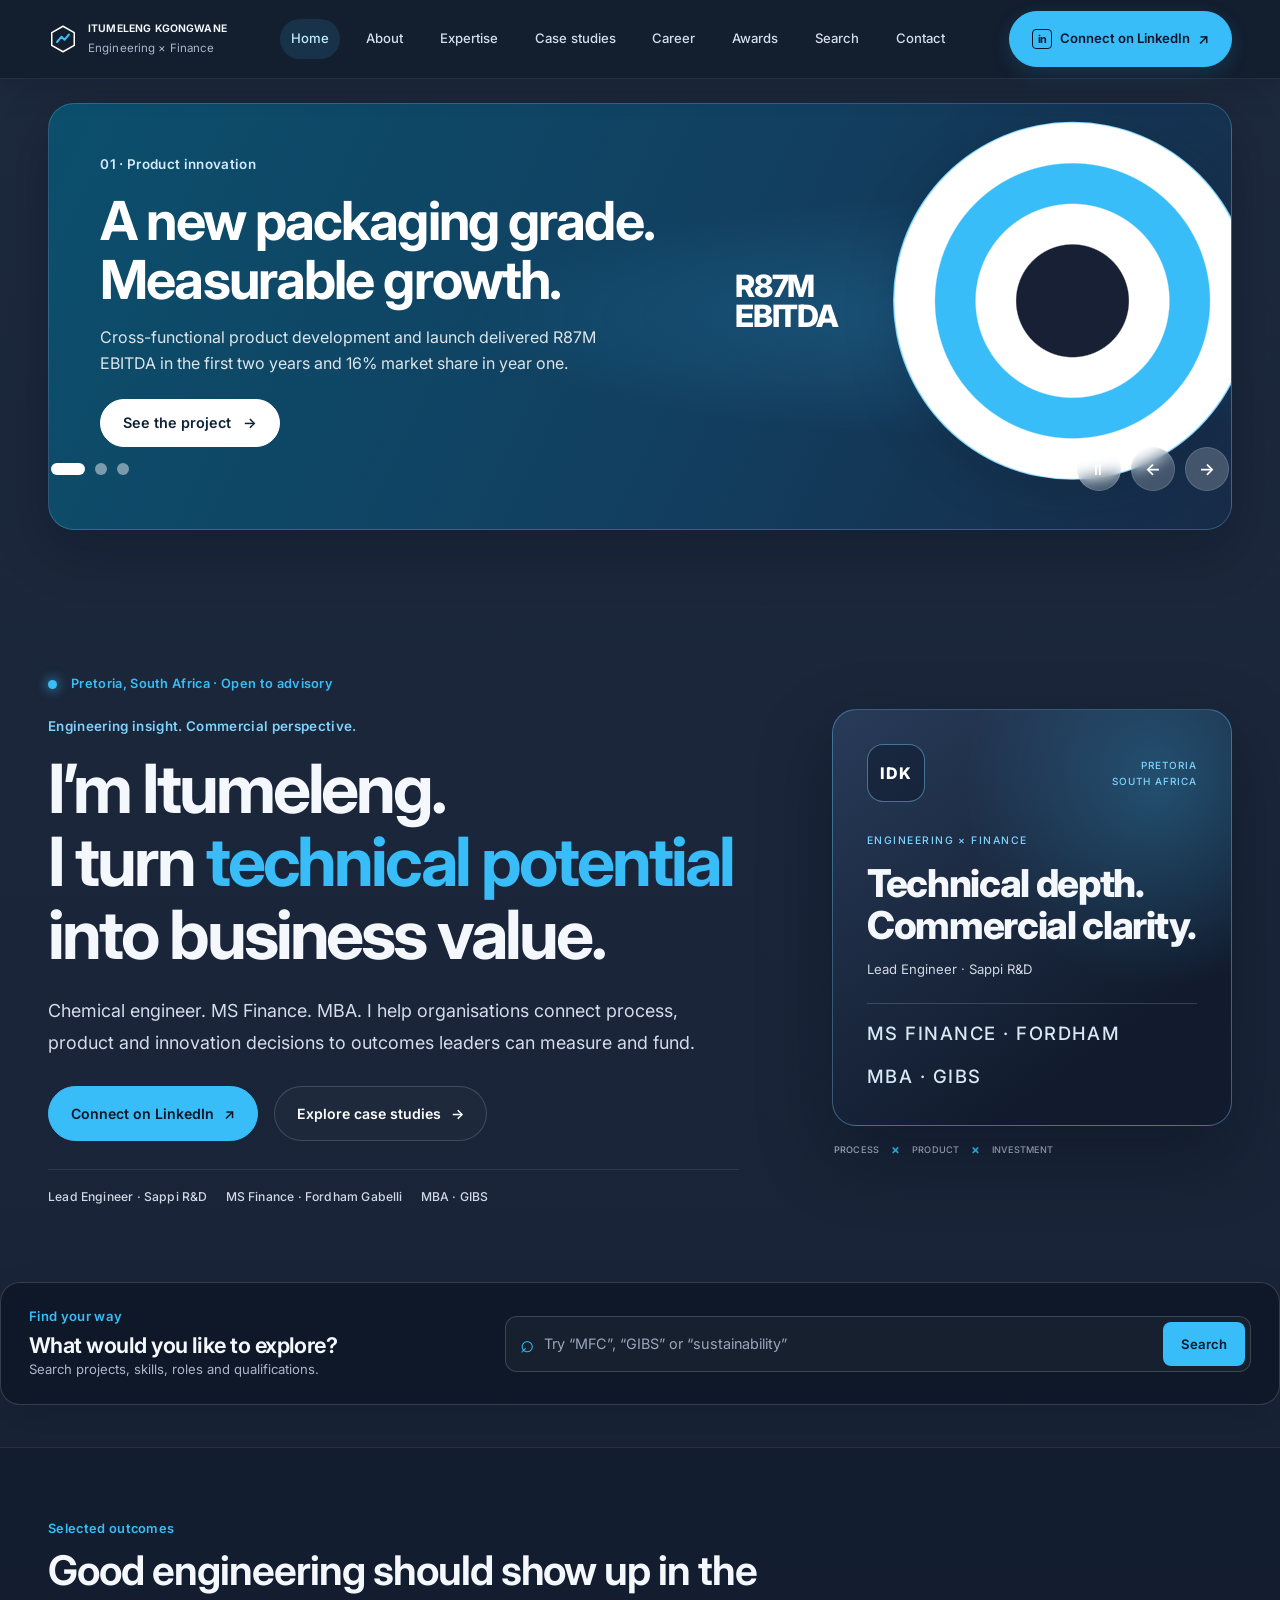
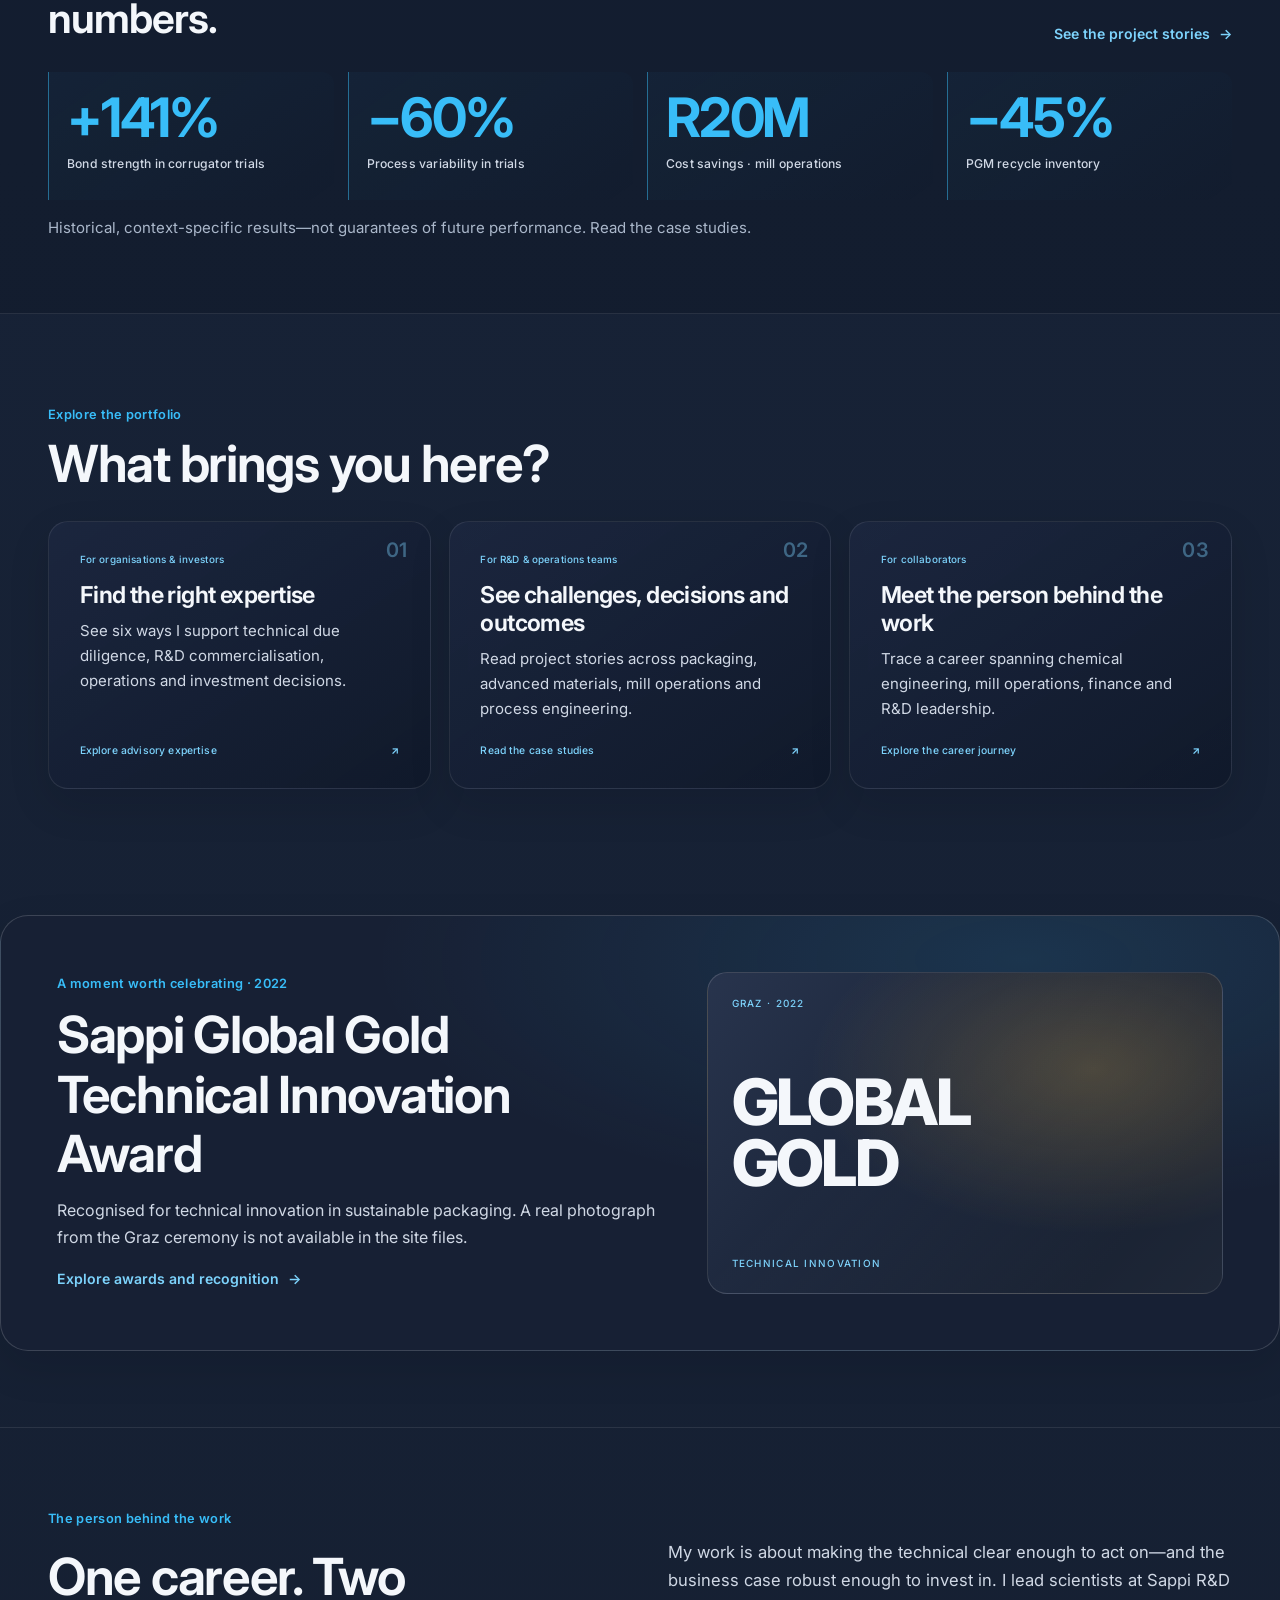
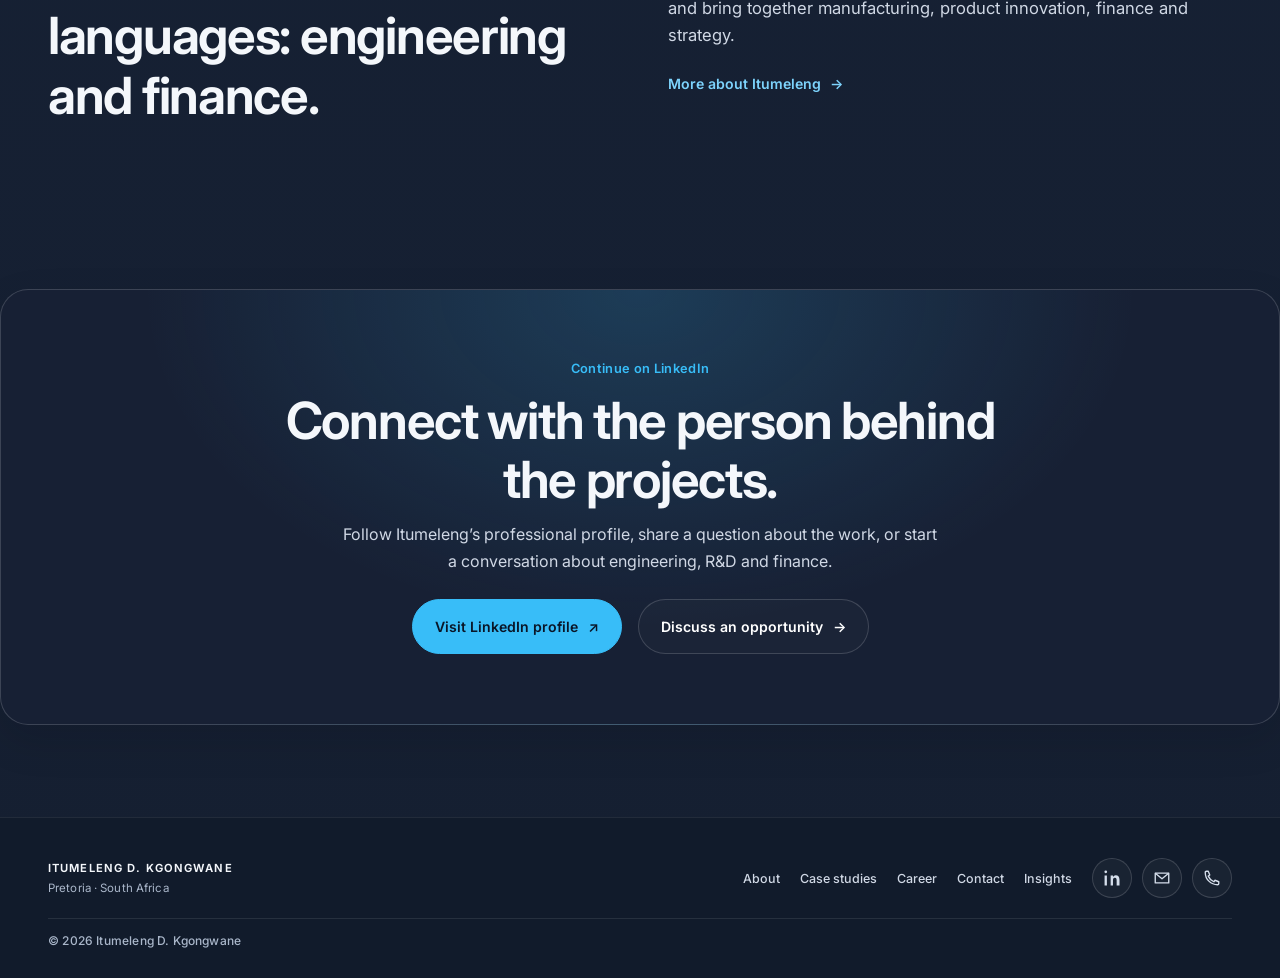
==== commit 9832f0cd: "index.html" ====
--- a/index.html
+++ b/index.html
@@ -19,7 +19,7 @@
   </a>
   <button class="menu-btn" type="button" aria-label="Open menu" aria-expanded="false" aria-controls="main-navigation">Menu</button>
   <nav class="links" id="main-navigation" aria-label="Main navigation">
-    <a class="active" aria-current="page" href="index.html">Home</a><a href="about.html">About</a><a href="expertise.html">Expertise</a><a href="work.html">Case studies</a><a href="career.html">Career</a><a href="awards.html">Awards</a><a href="insights.html">Insights</a><a href="search.html">Search</a><a href="contact.html">Contact</a>
+    <a class="active" aria-current="page" href="index.html">Home</a><a href="about.html">About</a><a href="expertise.html">Expertise</a><a href="work.html">Case studies</a><a href="career.html">Career</a><a href="awards.html">Awards</a><a href="search.html">Search</a><a href="contact.html">Contact</a>
   </nav>
   <a class="btn primary nav-cta" href="https://www.linkedin.com/in/itumelengidk/" target="_blank" rel="noopener noreferrer" aria-label="Connect with Itumeleng on LinkedIn"><span class="linkedin-mark" aria-hidden="true">in</span><span class="nav-cta-label">Connect on LinkedIn</span><span class="nav-cta-arrow" aria-hidden="true">↗</span></a>
 </div></header>
@@ -119,7 +119,11 @@
 
   <section class="home-cta"><div class="wrap cta-panel"><div class="eyebrow">Continue on LinkedIn</div><h2>Connect with the person behind the projects.</h2><p>Follow Itumeleng’s professional profile, share a question about the work, or start a conversation about engineering, R&amp;D and finance.</p><div class="btn-row home-social-actions"><a class="btn primary" href="https://www.linkedin.com/in/itumelengidk/" target="_blank" rel="noopener noreferrer">Visit LinkedIn profile <span aria-hidden="true">↗</span></a><a class="btn ghost" href="contact.html">Discuss an opportunity <span aria-hidden="true">→</span></a></div></div></section>
 </main>
-<footer><div class="wrap footer-inner"><a class="brand" href="index.html"><span><b>ITUMELENG D. KGONGWANE</b><small>Pretoria · South Africa</small></span></a><nav aria-label="Footer navigation"><a href="about.html">About</a><a href="work.html">Case studies</a><a href="career.html">Career</a><a href="contact.html">Contact</a><a href="https://www.linkedin.com/in/itumelengidk/" target="_blank" rel="noopener noreferrer">LinkedIn ↗</a></nav><span class="copyright">© 2026 Itumeleng D. Kgongwane</span></div></footer>
+<footer><div class="wrap footer-inner"><a class="brand" href="index.html"><span><b>ITUMELENG D. KGONGWANE</b><small>Pretoria · South Africa</small></span></a><nav aria-label="Footer navigation"><a href="about.html">About</a><a href="work.html">Case studies</a><a href="career.html">Career</a><a href="contact.html">Contact</a><a href="insights.html">Insights</a></nav><div class="footer-social" aria-label="Contact Itumeleng">
+<a href="https://www.linkedin.com/in/itumelengidk/" target="_blank" rel="noopener noreferrer" aria-label="LinkedIn profile"><svg viewBox="0 0 24 24" aria-hidden="true"><path d="M5.2 8.6H2.1V22h3.1V8.6ZM3.65 2A1.8 1.8 0 1 0 3.7 5.6 1.8 1.8 0 0 0 3.65 2ZM22 14.3c0-4-2.1-5.9-4.9-5.9a4.2 4.2 0 0 0-3.8 2.1V8.6h-3.1V22h3.1v-6.6c0-1.8.35-3.6 2.6-3.6s2.3 2.1 2.3 3.7V22H22v-7.7Z"/></svg></a>
+<a href="mailto:kgongwane@icloud.com" aria-label="Send an email"><svg viewBox="0 0 24 24" aria-hidden="true"><path d="M3 5.5h18v13H3z"/><path d="m3.5 6 8.5 7 8.5-7"/></svg></a>
+<a href="tel:+27829730324" aria-label="Call Itumeleng"><svg viewBox="0 0 24 24" aria-hidden="true"><path d="M7 3H4.5A1.5 1.5 0 0 0 3 4.5C3 13.6 10.4 21 19.5 21a1.5 1.5 0 0 0 1.5-1.5V17l-5-2-1.5 2a14 14 0 0 1-7.5-7.5L9 8 7 3Z"/></svg></a>
+</div><span class="copyright">© 2026 Itumeleng D. Kgongwane</span></div></footer>
 <script src="script.js"></script>
 </body>
 </html>
--- a/style.css
+++ b/style.css
@@ -1362,3 +1362,189 @@
   .page-facts{display:flex}
   .page-facts span{flex-basis:100%}
 }
+
+/* Unified profile-style layout */
+body{background:linear-gradient(180deg,#1d293d 0%,#172236 42%,#151f31 100%)}
+header.nav{background:rgba(20,30,47,.94);border-bottom-color:rgba(255,255,255,.08)}
+.nav .links a{
+  min-height:40px;
+  padding:8px 11px;
+  border:0;
+  border-radius:999px;
+  color:#d5deeb;
+  transition:background-color .2s,color .2s;
+}
+.nav .links a:hover,.nav .links a[aria-current="page"]{
+  border:0;
+  background:rgba(56,189,248,.13);
+  color:#bfeaff;
+}
+.nav .nav-cta{box-shadow:0 6px 20px rgba(56,189,248,.14)}
+.page-hero{
+  padding-top:clamp(48px,6vw,76px);
+  padding-bottom:clamp(32px,4vw,48px);
+}
+.page-hero h1,.home-intro h1{
+  max-width:860px;
+  font-size:clamp(2.5rem,5.3vw,4.7rem);
+  line-height:1.08;
+  font-weight:700;
+}
+.page-hero .lead{max-width:680px;margin-top:16px}
+.page-facts{max-width:900px;margin-top:24px}
+.page-section{padding:clamp(42px,5.5vw,68px) 0}
+.page-section-alt{background:rgba(9,17,30,.24)}
+.content-heading{margin-bottom:26px}
+.content-heading h2,.section-heading-row h2{
+  font-size:clamp(1.7rem,3.2vw,2.55rem);
+  font-weight:650;
+  line-height:1.18;
+}
+.content-heading>p{max-width:66ch;line-height:1.7}
+.story-grid{gap:clamp(28px,5vw,60px)}
+.story-copy{max-width:72ch}
+.story-copy p{font-size:.98rem;line-height:1.75}
+.principle-card{border-radius:0 14px 14px 0}
+.credential-grid article,.topic-grid article,.service-card,.case-detail,.award-detail,.empty-content,.book{
+  border-color:rgba(255,255,255,.1);
+  background:linear-gradient(155deg,rgba(31,44,66,.82),rgba(22,33,51,.88));
+  box-shadow:0 10px 28px rgba(3,10,20,.12);
+}
+.credential-grid article,.topic-grid article{padding:22px}
+.service-grid{gap:14px}
+.service-card{padding:22px}
+.service-card>p,.credential-grid p,.topic-grid p,.award-detail p{
+  font-size:.92rem;
+  line-height:1.7;
+}
+.service-card dl div{grid-template-columns:58px 1fr}
+.service-card dd{font-size:.86rem;line-height:1.6}
+.case-list{gap:14px}
+.case-detail{padding:clamp(20px,3vw,30px);scroll-margin-top:94px}
+.case-detail h3{margin:14px 0;font-size:clamp(1.35rem,2.5vw,1.9rem)}
+.case-story{gap:clamp(14px,2.4vw,26px)}
+.case-story p{font-size:.9rem;line-height:1.7}
+.case-story h4{margin-bottom:6px;color:#a9e4ff}
+.career-timeline .tl{
+  padding:clamp(20px,3vw,28px);
+  border-radius:16px;
+  background:linear-gradient(155deg,rgba(31,44,66,.84),rgba(22,33,51,.9));
+}
+.career-timeline .tl p,.career-timeline .tl li{font-size:.93rem;line-height:1.7}
+.career-timeline .tl h3{font-weight:650}
+.filters{gap:8px}
+.chip{
+  padding:10px 15px;
+  font-family:inherit;
+  font-size:.85rem;
+  font-weight:550;
+  letter-spacing:0;
+  text-transform:none;
+}
+.search-page-results li a{transition:border-color .2s,background-color .2s}
+.search-page-results li a:hover{background:#1e2d43}
+.contact-layout{gap:clamp(30px,5vw,64px)}
+.contact-detail{padding:17px 0}
+.contact-detail:hover{color:#bfeaff}
+.book{padding:clamp(22px,3.6vw,36px)}
+.book .form-intro,.book .note{line-height:1.65}
+footer{background:#111b2b;border-top:1px solid rgba(255,255,255,.07)}
+.footer-inner{grid-template-columns:minmax(180px,1fr) auto auto}
+.footer-social{display:flex;align-items:center;gap:10px}
+.footer-social a{
+  width:40px;
+  height:40px;
+  display:grid;
+  place-items:center;
+  border:1px solid rgba(255,255,255,.15);
+  border-radius:50%;
+  background:rgba(255,255,255,.035);
+  color:#d5deeb;
+  transition:background-color .2s,border-color .2s,color .2s,transform .2s;
+}
+.footer-social a:hover{
+  transform:translateY(-2px);
+  border-color:rgba(56,189,248,.6);
+  background:rgba(56,189,248,.13);
+  color:#bfeaff;
+}
+.footer-social svg{width:18px;height:18px;fill:currentColor}
+.footer-social a:not(:first-child) svg{
+  fill:none;
+  stroke:currentColor;
+  stroke-width:1.8;
+  stroke-linecap:round;
+  stroke-linejoin:round;
+}
+.copyright{font-family:inherit;font-size:.75rem;letter-spacing:0;text-transform:none}
+:focus-visible{outline:2px solid #9de2ff;outline-offset:3px}
+
+/* Keep long-form information available without crowding the first read */
+.service-details,.case-story-details{
+  margin-top:16px;
+  border-top:1px solid rgba(255,255,255,.1);
+}
+.service-details summary,.case-story-details summary{
+  display:flex;
+  align-items:center;
+  justify-content:space-between;
+  gap:14px;
+  min-height:46px;
+  cursor:pointer;
+  list-style:none;
+  color:#bfeaff;
+  font-size:.88rem;
+  font-weight:600;
+}
+.service-details summary::-webkit-details-marker,
+.case-story-details summary::-webkit-details-marker{display:none}
+.service-details summary::after,.case-story-details summary::after{
+  content:"+";
+  color:#7dd3fc;
+  font-size:1.35rem;
+  font-weight:400;
+}
+.service-details[open] summary::after,
+.case-story-details[open] summary::after{content:"−"}
+.service-details dl{padding-bottom:4px}
+.case-story-details .case-story{padding:6px 0 2px}
+.case-tags{margin-top:16px}
+
+@media(max-width:1180px){
+  .nav .links{padding:16px clamp(18px,4vw,48px) 22px}
+  .nav .links a{min-height:44px;padding:10px 12px}
+}
+@media(max-width:800px){
+  .footer-inner{grid-template-columns:1fr auto}
+  .footer-inner>.brand{grid-column:1}
+  .footer-inner>nav{grid-column:1/-1;grid-row:2}
+  .footer-social{grid-column:2;grid-row:1}
+  .copyright{grid-column:1/-1}
+  .page-hero h1,.home-intro h1{font-size:clamp(2.35rem,7.5vw,3.8rem)}
+  .case-story{grid-template-columns:1fr}
+}
+@media(max-width:560px){
+  .page-hero{padding-top:38px;padding-bottom:30px}
+  .page-hero h1,.home-intro h1{font-size:clamp(2.25rem,10vw,3.2rem)}
+  .page-facts{gap:8px 12px}
+  .page-facts span{flex-basis:100%;font-size:.85rem}
+  .content-heading{margin-bottom:20px}
+  .credential-grid,.topic-grid,.service-grid{grid-template-columns:1fr}
+  .service-card,.credential-grid article,.topic-grid article{padding:20px}
+  .career-timeline{padding-left:26px}
+  .career-timeline .tl{padding:19px}
+  .case-detail-top{align-items:flex-start}
+  .case-detail-top span{max-width:65%;line-height:1.55}
+  .case-meta{gap:8px 16px}
+  .footer-inner{gap:16px}
+  .footer-inner nav{gap:4px 14px}
+  .footer-social{gap:7px}
+  .footer-social a{width:38px;height:38px}
+  .footer-inner .brand b{font-size:.75rem}
+  .footer-inner .brand small{font-size:.7rem}
+}
+@media(max-width:370px){
+  .footer-inner{grid-template-columns:1fr}
+  .footer-inner>.brand,.footer-inner>nav,.footer-social,.copyright{grid-column:1;grid-row:auto}
+  .footer-inner>nav{grid-row:auto}
+}
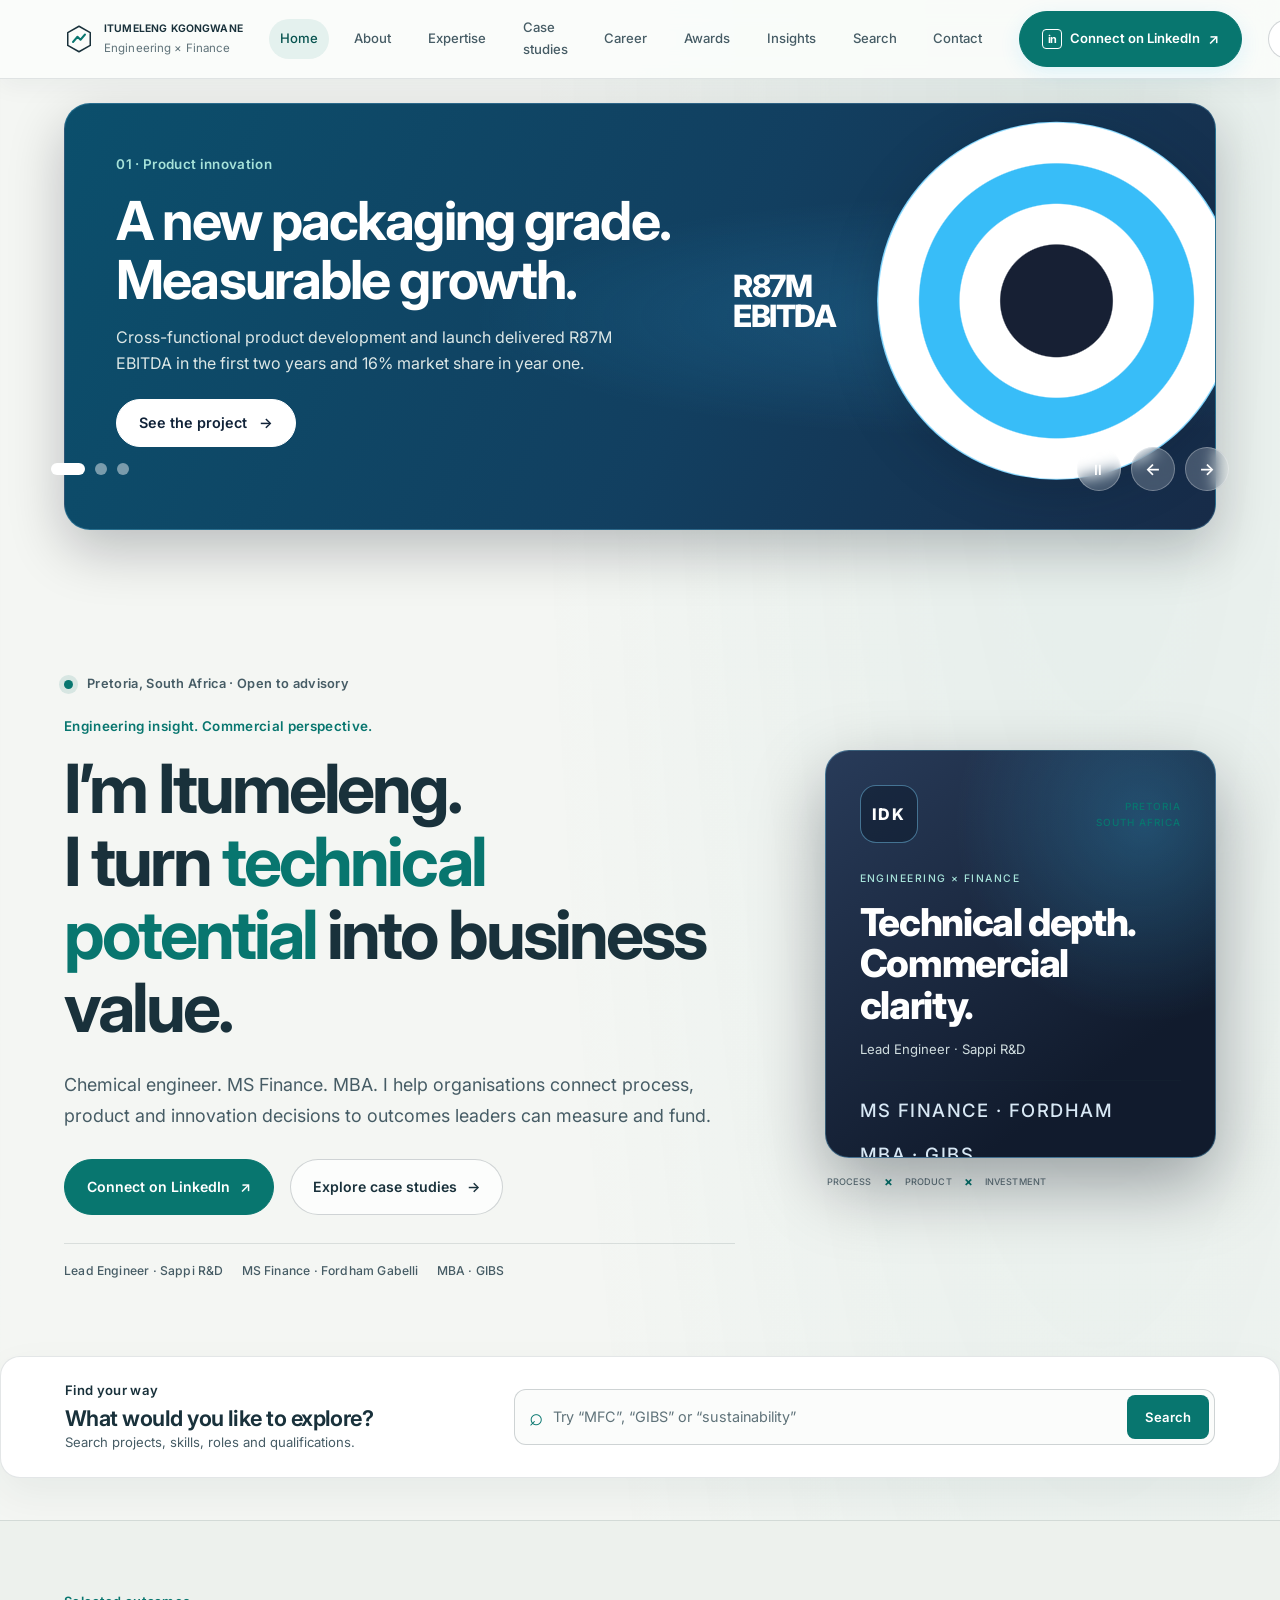
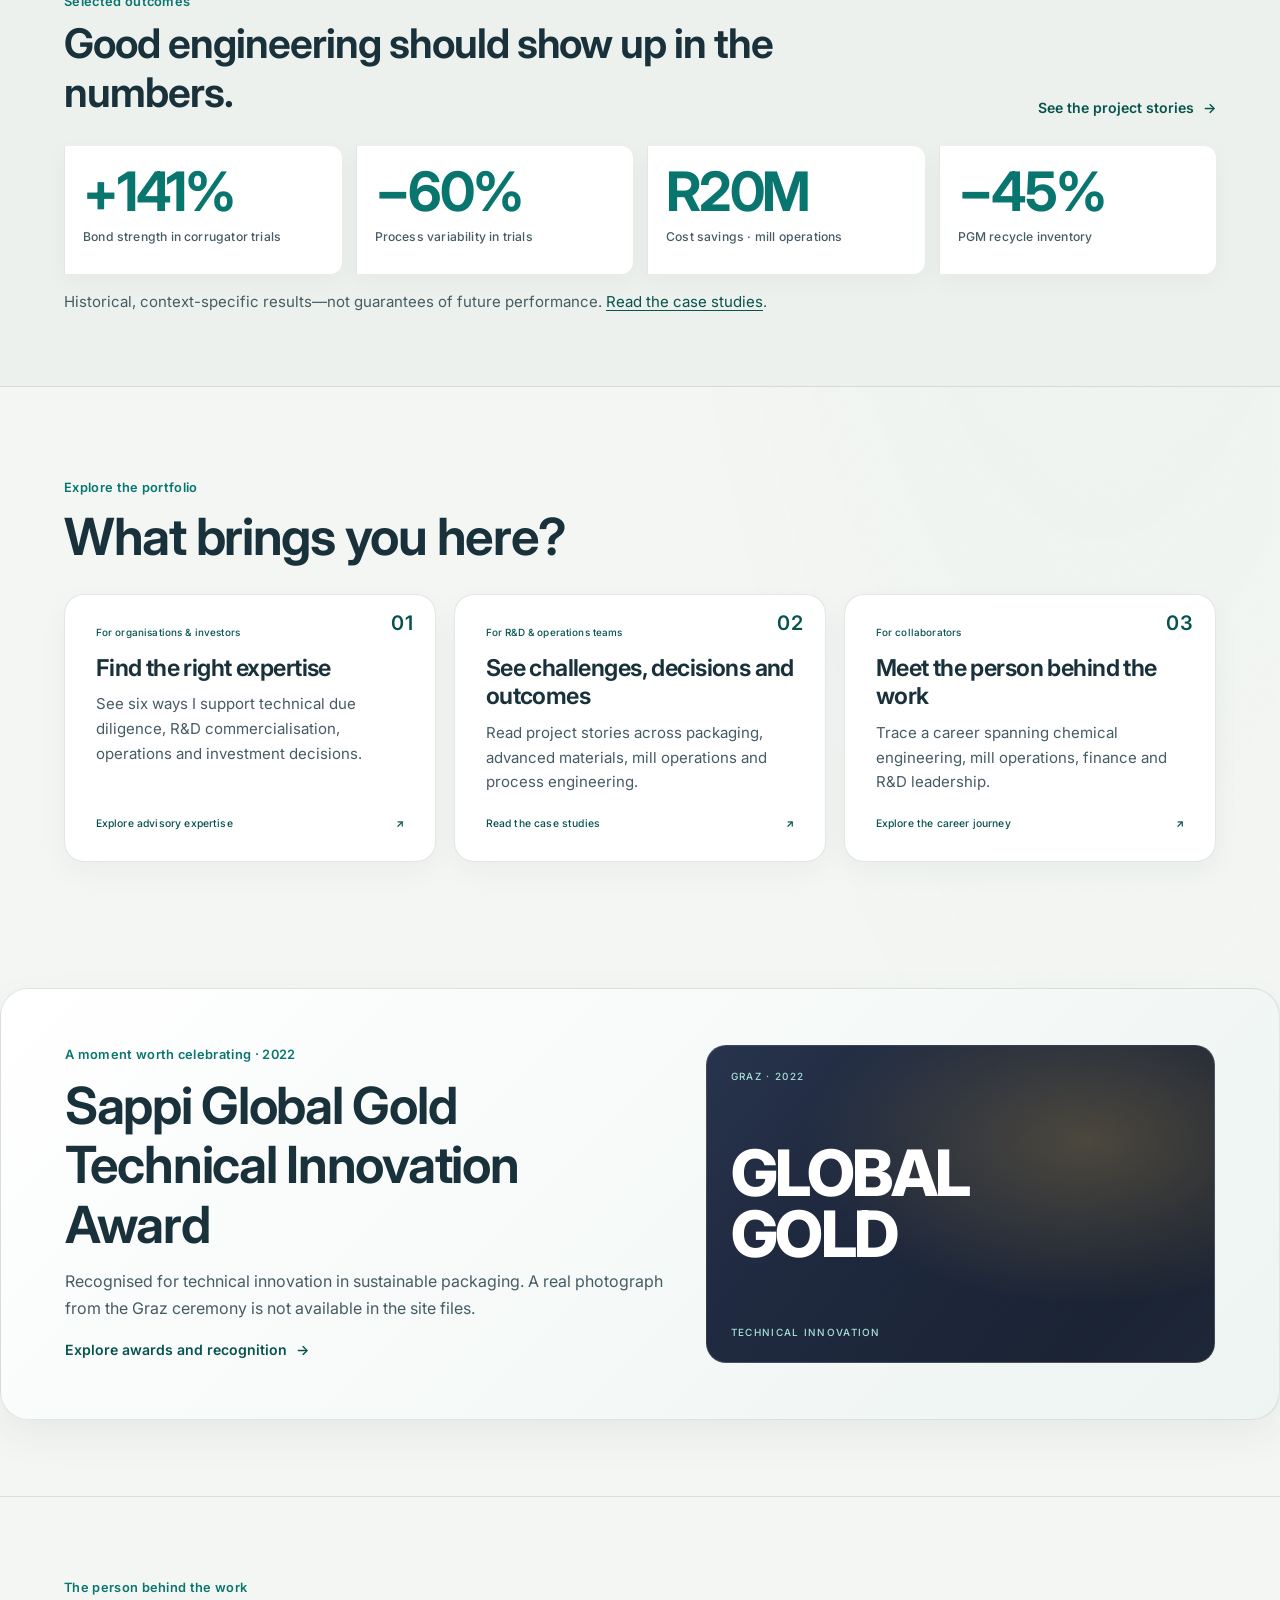
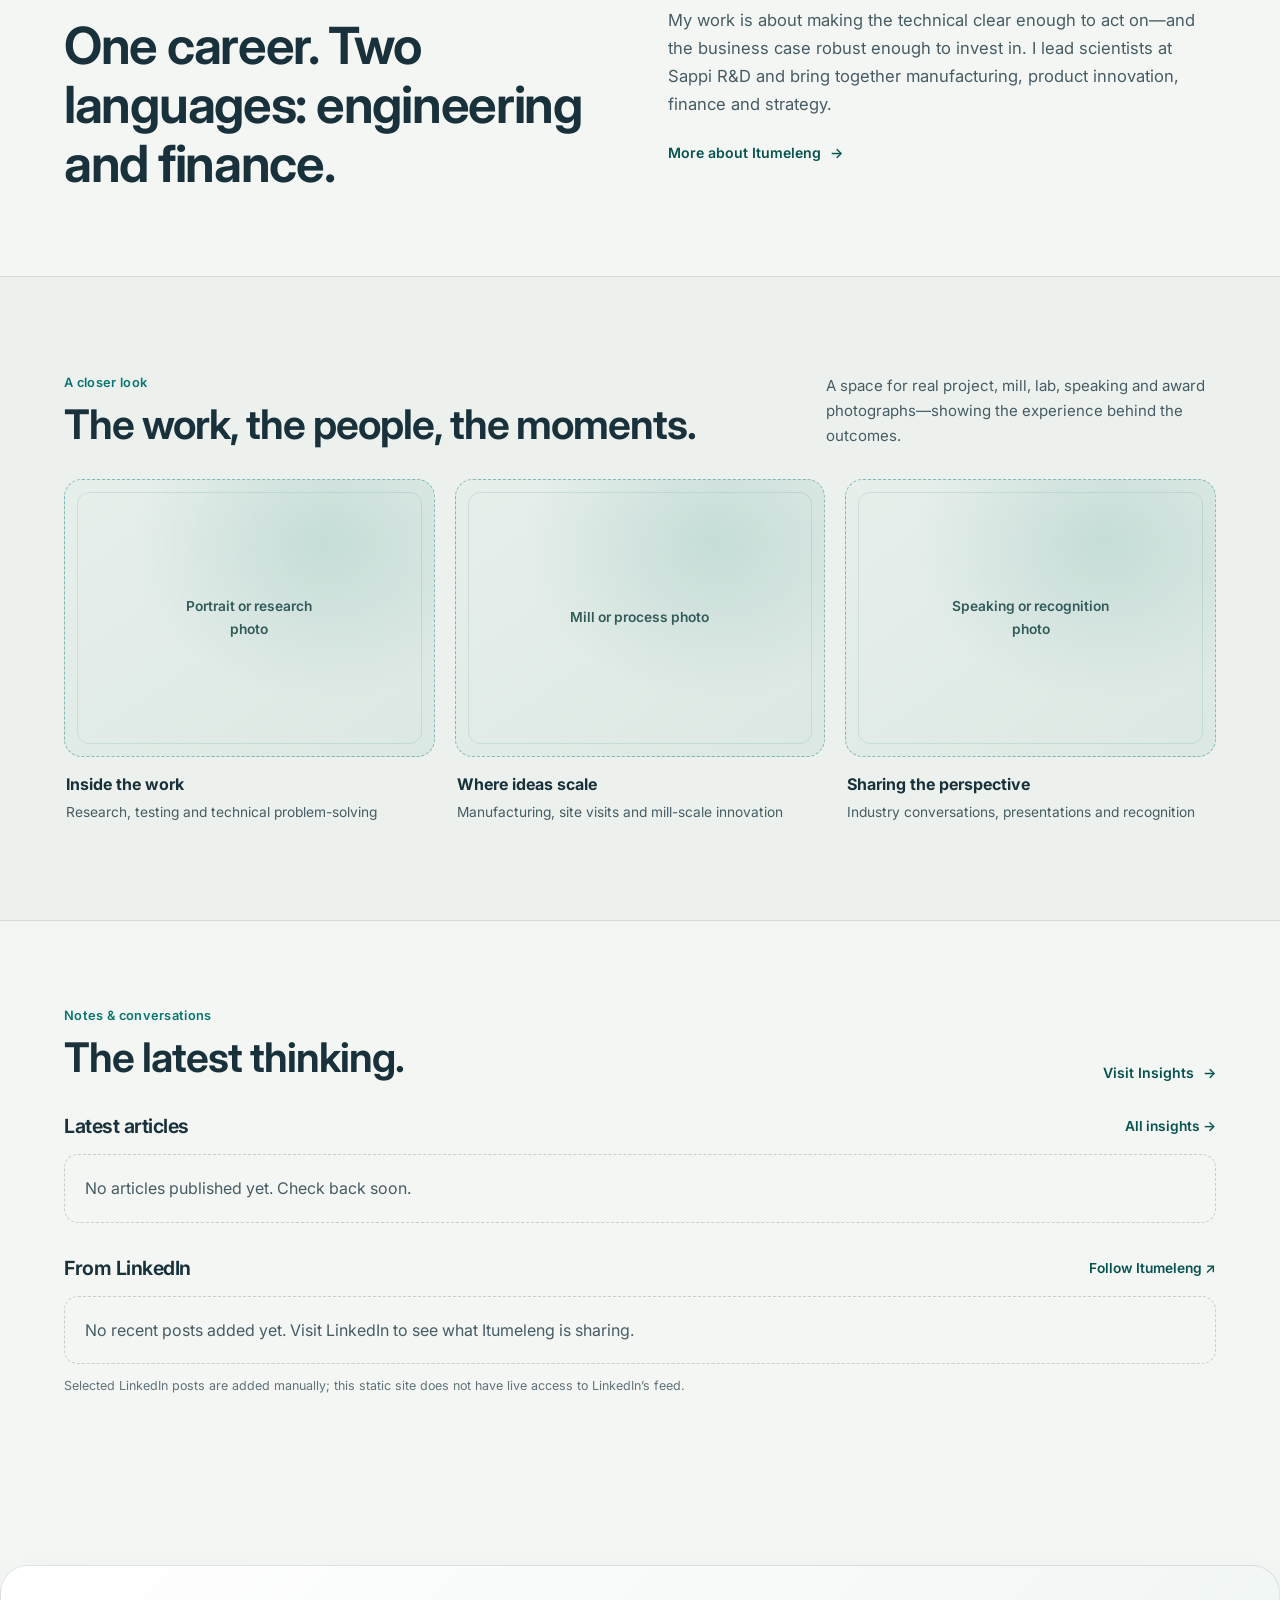
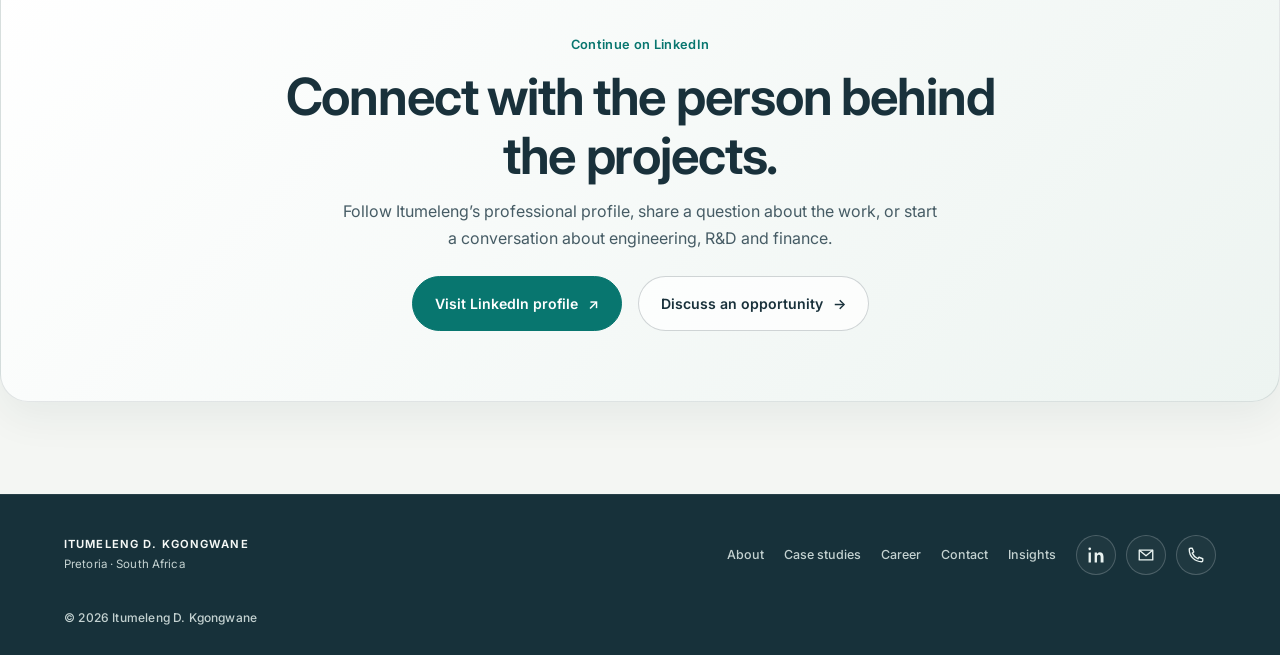
==== commit 092b7c5b: "index.html" ====
--- a/index.html
+++ b/index.html
@@ -8,6 +8,7 @@
 <link rel="preconnect" href="https://fonts.googleapis.com">
 <link rel="preconnect" href="https://fonts.gstatic.com" crossorigin>
 <link href="https://fonts.googleapis.com/css2?family=Inter:wght@400;500;600;700&display=swap" rel="stylesheet">
+<script src="theme.js"></script>
 <link rel="stylesheet" href="style.css">
 </head>
 <body>
@@ -19,7 +20,7 @@
   </a>
   <button class="menu-btn" type="button" aria-label="Open menu" aria-expanded="false" aria-controls="main-navigation">Menu</button>
   <nav class="links" id="main-navigation" aria-label="Main navigation">
-    <a class="active" aria-current="page" href="index.html">Home</a><a href="about.html">About</a><a href="expertise.html">Expertise</a><a href="work.html">Case studies</a><a href="career.html">Career</a><a href="awards.html">Awards</a><a href="search.html">Search</a><a href="contact.html">Contact</a>
+    <a class="active" aria-current="page" href="index.html">Home</a><a href="about.html">About</a><a href="expertise.html">Expertise</a><a href="work.html">Case studies</a><a href="career.html">Career</a><a href="awards.html">Awards</a><a href="insights.html">Insights</a><a href="search.html">Search</a><a href="contact.html">Contact</a>
   </nav>
   <a class="btn primary nav-cta" href="https://www.linkedin.com/in/itumelengidk/" target="_blank" rel="noopener noreferrer" aria-label="Connect with Itumeleng on LinkedIn"><span class="linkedin-mark" aria-hidden="true">in</span><span class="nav-cta-label">Connect on LinkedIn</span><span class="nav-cta-arrow" aria-hidden="true">↗</span></a>
 </div></header>
@@ -117,6 +118,25 @@
     <div class="wrap about-teaser-grid"><div><div class="eyebrow">The person behind the work</div><h2>One career. Two languages: engineering and finance.</h2></div><div><p>My work is about making the technical clear enough to act on—and the business case robust enough to invest in. I lead scientists at Sappi R&amp;D and bring together manufacturing, product innovation, finance and strategy.</p><a class="text-link" href="about.html">More about Itumeleng <span aria-hidden="true">→</span></a></div></div>
   </section>
 
+  <section class="home-showcase page-section-alt" aria-labelledby="showcase-title">
+    <div class="wrap">
+      <div class="section-heading-row"><div><div class="eyebrow">A closer look</div><h2 id="showcase-title">The work, the people, the moments.</h2></div><p class="showcase-intro">A space for real project, mill, lab, speaking and award photographs—showing the experience behind the outcomes.</p></div>
+      <div class="photo-showcase">
+        <figure><div class="photo-slot photo-slot-lab" role="img" aria-label="Photograph placeholder: Itumeleng at work in a laboratory or research setting"><span>Portrait or research photo</span></div><figcaption><b>Inside the work</b><span>Research, testing and technical problem-solving</span></figcaption></figure>
+        <figure><div class="photo-slot photo-slot-mill" role="img" aria-label="Photograph placeholder: mill, manufacturing site or process equipment"><span>Mill or process photo</span></div><figcaption><b>Where ideas scale</b><span>Manufacturing, site visits and mill-scale innovation</span></figcaption></figure>
+        <figure><div class="photo-slot photo-slot-stage" role="img" aria-label="Photograph placeholder: Itumeleng speaking, presenting or receiving recognition"><span>Speaking or recognition photo</span></div><figcaption><b>Sharing the perspective</b><span>Industry conversations, presentations and recognition</span></figcaption></figure>
+      </div>
+    </div>
+  </section>
+
+  <section class="home-updates" aria-labelledby="updates-title">
+    <div class="wrap">
+      <div class="section-heading-row"><div><div class="eyebrow">Notes &amp; conversations</div><h2 id="updates-title">The latest thinking.</h2></div><a class="text-link" href="insights.html">Visit Insights <span aria-hidden="true">→</span></a></div>
+      <div class="updates-group"><div class="updates-group-heading"><h3>Latest articles</h3><a href="insights.html">All insights →</a></div><div class="content-card-grid" data-articles data-limit="3"><p class="content-empty">Loading articles…</p></div><p class="content-error" data-content-error hidden>Articles could not be loaded. Please visit the Insights page or try again later.</p></div>
+      <div class="updates-group"><div class="updates-group-heading"><h3>From LinkedIn</h3><a href="https://www.linkedin.com/in/itumelengidk/" target="_blank" rel="noopener noreferrer">Follow Itumeleng <span aria-hidden="true">↗</span></a></div><div class="content-card-grid linkedin-card-grid" data-linkedin-posts data-limit="4"><p class="content-empty">Loading LinkedIn posts…</p></div><p class="content-error" data-content-error hidden>LinkedIn previews could not be loaded. Visit Itumeleng’s profile for the latest posts.</p><p class="updates-note">Selected LinkedIn posts are added manually; this static site does not have live access to LinkedIn’s feed.</p></div>
+    </div>
+  </section>
+
   <section class="home-cta"><div class="wrap cta-panel"><div class="eyebrow">Continue on LinkedIn</div><h2>Connect with the person behind the projects.</h2><p>Follow Itumeleng’s professional profile, share a question about the work, or start a conversation about engineering, R&amp;D and finance.</p><div class="btn-row home-social-actions"><a class="btn primary" href="https://www.linkedin.com/in/itumelengidk/" target="_blank" rel="noopener noreferrer">Visit LinkedIn profile <span aria-hidden="true">↗</span></a><a class="btn ghost" href="contact.html">Discuss an opportunity <span aria-hidden="true">→</span></a></div></div></section>
 </main>
 <footer><div class="wrap footer-inner"><a class="brand" href="index.html"><span><b>ITUMELENG D. KGONGWANE</b><small>Pretoria · South Africa</small></span></a><nav aria-label="Footer navigation"><a href="about.html">About</a><a href="work.html">Case studies</a><a href="career.html">Career</a><a href="contact.html">Contact</a><a href="insights.html">Insights</a></nav><div class="footer-social" aria-label="Contact Itumeleng">
@@ -125,5 +145,6 @@
 <a href="tel:+27829730324" aria-label="Call Itumeleng"><svg viewBox="0 0 24 24" aria-hidden="true"><path d="M7 3H4.5A1.5 1.5 0 0 0 3 4.5C3 13.6 10.4 21 19.5 21a1.5 1.5 0 0 0 1.5-1.5V17l-5-2-1.5 2a14 14 0 0 1-7.5-7.5L9 8 7 3Z"/></svg></a>
 </div><span class="copyright">© 2026 Itumeleng D. Kgongwane</span></div></footer>
 <script src="script.js"></script>
+<script src="content.js"></script>
 </body>
 </html>
--- a/style.css
+++ b/style.css
@@ -1548,3 +1548,714 @@
   .footer-inner>.brand,.footer-inner>nav,.footer-social,.copyright{grid-column:1;grid-row:auto}
   .footer-inner>nav{grid-row:auto}
 }
+
+/* A calmer, visitor-first portfolio theme */
+:root{
+  color-scheme:light;
+  --bg:#f4f6f3;
+  --bg2:#edf1ed;
+  --card:#fff;
+  --card2:#f8faf8;
+  --line:rgba(25,49,59,.12);
+  --line2:rgba(25,49,59,.2);
+  --text:#19313b;
+  --body:#465c65;
+  --muted:#60737a;
+  --cy:#08766f;
+  --cy2:#08766f;
+  --cyd:#07534f;
+  --max:1320px;
+}
+body{
+  background:
+    radial-gradient(ellipse at 86% 0,rgba(8,118,111,.07),transparent 36rem),
+    var(--bg);
+  color:var(--text);
+}
+.wrap{max-width:var(--max);padding-inline:clamp(22px,5vw,64px)}
+h1,h2,h3,h4,h5,h6{color:var(--text)}
+.lead{color:var(--body)}
+
+header.nav{
+  background:rgba(250,252,250,.94);
+  border-bottom:1px solid var(--line);
+  box-shadow:0 6px 24px rgba(25,49,59,.05);
+}
+.nav .wrap{gap:clamp(12px,2vw,28px)}
+.brand b{color:var(--text)}
+.brand small{color:var(--muted)}
+.brand .logo path:first-child{stroke:var(--text)}
+.brand .logo path:nth-child(2){stroke:var(--cy)}
+.nav .links a{color:var(--body)}
+.nav .links a:hover,.nav .links a[aria-current="page"]{
+  background:rgba(8,118,111,.09);
+  color:var(--cyd);
+}
+.menu-btn{
+  border-color:var(--line2);
+  color:var(--text);
+}
+.nav .links.open{background:#fbfcfb;border-color:var(--line)}
+.nav-cta{box-shadow:0 6px 18px rgba(8,118,111,.16)}
+
+.home-hero{background:transparent}
+.home-intro h1,.page-hero h1{color:var(--text)}
+.home-intro .lead,.page-hero .lead{color:var(--body)}
+.kicker{color:var(--body)}
+.kicker .dot{box-shadow:0 0 0 5px rgba(8,118,111,.12)}
+.hero-overline{color:var(--cyd)}
+.btn.primary{background:var(--cy);border-color:var(--cy);color:#fff}
+.btn.primary:hover{background:#075e59;border-color:#075e59}
+.btn.ghost{color:var(--text);border-color:var(--line2);background:rgba(255,255,255,.72)}
+.btn.ghost:hover{border-color:var(--cy);color:var(--cyd);background:#fff}
+.quick-credentials span{color:var(--body)}
+.home-search-section{background:transparent}
+.search-card{
+  border-color:var(--line);
+  background:#fff;
+  box-shadow:0 16px 42px rgba(25,49,59,.06);
+}
+.search-card h2,.search-card .eyebrow{color:var(--text)}
+.search-card>div>p{color:var(--body)}
+.site-search label{color:var(--text)}
+.site-search-control{
+  border-color:var(--line2);
+  background:#fbfcfb;
+}
+.site-search-control input{color:var(--text)}
+.site-search-control input::placeholder{color:var(--muted)}
+.site-search-control button{background:var(--cy);color:#fff}
+.site-search-control button:hover{background:#075e59}
+.site-search-results{
+  border-color:var(--line);
+  background:#fff;
+  box-shadow:0 20px 44px rgba(25,49,59,.14);
+}
+.site-search-results a:hover,.site-search-results a:focus-visible{background:#eff7f5}
+.site-search-results strong{color:var(--text)}
+.site-search-results a p{color:var(--body)}
+.site-search-results .search-result-count{color:var(--muted)}
+
+.home-proof,.page-section-alt{background:var(--bg2)}
+.home-metrics article{
+  border-color:var(--line);
+  background:#fff;
+  box-shadow:0 8px 24px rgba(25,49,59,.04);
+}
+.home-metrics span,.small-note{color:var(--body)}
+.small-note a{color:var(--cyd);text-decoration:underline;text-underline-offset:3px}
+.path-card,.credential-grid article,.topic-grid article,.service-card,
+.case-detail,.award-detail,.career-timeline .tl,.search-page-results li a{
+  border-color:var(--line);
+  background:#fff;
+  box-shadow:0 10px 28px rgba(25,49,59,.045);
+}
+.path-card:hover,.path-card:focus-visible,.service-card:hover,
+.credential-grid article:hover,.topic-grid article:hover{
+  border-color:rgba(8,118,111,.35);
+  box-shadow:0 16px 34px rgba(25,49,59,.09);
+}
+.path-card p,.service-card>p,.credential-grid p,.topic-grid p,
+.case-story p,.award-detail p,.career-timeline .tl p,.career-timeline .tl li{
+  color:var(--body);
+}
+.path-label,.path-number,.card-link,.service-card>span,
+.credential-grid article>span,.topic-grid article>span,
+.case-detail-top span,.case-story h4,.service-card dt,
+.career-timeline .tl .meta,.career-timeline .tl .org{color:var(--cyd)}
+.case-detail-top{border-color:var(--line)}
+.case-meta span{color:var(--body)}
+.case-tags span{
+  border-color:rgba(8,118,111,.2);
+  background:#eff7f5;
+  color:#155f5b;
+}
+.career-timeline .tl{border-left-color:var(--cy)}
+.filters .chip{
+  border-color:var(--line2);
+  background:#fff;
+  color:var(--body);
+}
+.filters .chip.on,.filters .chip:hover{
+  border-color:var(--cy);
+  background:#e9f4f2;
+  color:var(--cyd);
+}
+.page-hero{
+  background:
+    radial-gradient(ellipse at 88% 18%,rgba(8,118,111,.09),transparent 38rem),
+    transparent;
+}
+.page-hero-grid{
+  display:grid;
+  grid-template-columns:minmax(0,1fr) minmax(210px,.48fr);
+  gap:clamp(28px,6vw,80px);
+  align-items:center;
+}
+.page-identity{
+  display:grid;
+  justify-items:start;
+  gap:9px;
+  padding:clamp(20px,3vw,30px);
+  border:1px solid var(--line);
+  border-radius:20px;
+  background:#fff;
+  box-shadow:0 12px 32px rgba(25,49,59,.07);
+}
+.identity-monogram{
+  display:grid;
+  place-items:center;
+  width:58px;
+  aspect-ratio:1;
+  margin-bottom:8px;
+  border-radius:17px;
+  background:var(--cy);
+  color:#fff;
+  font-size:1.15rem;
+  font-weight:700;
+  letter-spacing:.04em;
+}
+.identity-monogram span{color:#bfe9df}
+.page-identity>b{color:var(--text);font-size:1rem}
+.page-identity>span{color:var(--body);font-size:.88rem}
+.page-identity>a{margin-top:5px;color:var(--cyd);font-size:.88rem;font-weight:600}
+.page-identity>a:hover{text-decoration:underline;text-underline-offset:4px}
+.page-section{background:transparent}
+.page-section-alt{background:var(--bg2)}
+.page-facts{border-color:var(--line)}
+.page-facts span{color:var(--body)}
+.page-facts b{color:var(--cyd)}
+.principle-card{
+  border-left-color:var(--cy);
+  background:linear-gradient(135deg,#e8f2ef,#f8faf8);
+}
+.principle-card blockquote{color:var(--text)}
+.principle-card p{color:var(--body)}
+.content-heading>p,.case-intro>p,.page-next p{color:var(--body)}
+.contact-detail{border-color:var(--line)}
+.contact-detail span{color:var(--muted)}
+.contact-detail b{color:var(--text)}
+.contact-detail:hover{color:var(--cyd)}
+.contact-location{color:var(--muted)}
+.book{
+  border-color:var(--line);
+  background:#fff;
+  box-shadow:0 16px 42px rgba(25,49,59,.07);
+}
+.book h2,.book .eyebrow{color:var(--text)}
+.book .form-intro,.book .note{color:var(--body)}
+.book .field label{margin-bottom:7px;color:var(--text);font-size:.88rem;font-weight:600}
+.book input,.book select,.book textarea{
+  border-color:var(--line2);
+  background:#fbfcfb;
+  color:var(--text);
+  box-shadow:none;
+}
+.book input::placeholder,.book textarea::placeholder{color:var(--muted)}
+.book input:focus,.book select:focus,.book textarea:focus{
+  outline:3px solid rgba(8,118,111,.16);
+  outline-offset:1px;
+  border-color:var(--cy);
+}
+.book select option{background:#fff;color:var(--text)}
+.search-page-results li a:hover{background:#eff7f5}
+.search-page-results li strong{color:var(--text)}
+.search-page-results>p{color:var(--body)}
+.highlight-panel,.cta-panel{
+  border-color:var(--line);
+  background:linear-gradient(135deg,#fff,#edf4f1);
+  box-shadow:0 16px 40px rgba(25,49,59,.06);
+}
+.highlight-panel h2,.cta-panel h2{color:var(--text)}
+.highlight-panel p,.cta-panel>p{color:var(--body)}
+.highlight-panel .text-link,.cta-panel .text-link{color:var(--cyd)}
+.highlight-art{color:#fff}
+.highlight-art span,.highlight-art small{color:#a6e2d9}
+.award-art{color:#fff}
+.award-art strong{color:#fff}
+.award-art small{color:#a6e2d9}
+.profile-location,.profile-card-copy>span{color:#a6e2d9}
+.profile-card-copy h2{color:#fff}
+.profile-card-copy p,.profile-card-bottom{color:#d0dddf}
+.hero-card,.portrait-placeholder.social-profile-card{color:#fff}
+.hero-card-caption,.profile-card-copy h2{color:#fff}
+.hero-credentials span{color:#d0dddf}
+.hero-card-link{color:#a6e2d9}
+.featured-carousel .carousel-copy h3{color:#fff}
+.featured-carousel .carousel-copy p{color:#dce7e6}
+.featured-carousel .carousel-copy .eyebrow{color:#a6e2d9}
+.featured-carousel .carousel-arrow,.featured-carousel .carousel-toggle{border-color:rgba(255,255,255,.28)}
+.carousel-art .art-label,.carousel-art .art-mark{color:#a6e2d9}
+.testimonial-placeholder blockquote{color:#fff}
+.testimonial-placeholder p{color:#d0dddf}
+.home-about-teaser{border-color:var(--line)}
+.about-teaser-grid p,.latest-teaser p{color:var(--body)}
+.text-link,.carousel-cta{color:var(--cyd)}
+.text-link:hover,.carousel-cta:hover{color:#064a46}
+.page-next{border-color:var(--line)}
+footer{background:#17313a}
+.footer-inner .brand b{color:#f5f8f6}
+.footer-inner .brand small,.footer-inner nav a,.copyright{color:#c4d2d1}
+.footer-inner nav a:hover,.footer-inner nav a[href*="linkedin.com"]{color:#a6e2d9}
+.footer-social a{border-color:rgba(255,255,255,.2);color:#eaf3f1}
+:focus-visible{outline-color:#075e59}
+
+.path-card,.service-card,.credential-grid article,.topic-grid article,
+.case-detail,.award-detail,.career-timeline .tl,.search-page-results li a,
+.contact-detail,.footer-social a,.btn,.carousel-arrow,.carousel-dot,
+.carousel-toggle,.chip,.site-search-control button{
+  transition:
+    transform .22s ease,
+    box-shadow .22s ease,
+    border-color .22s ease,
+    background-color .22s ease,
+    color .22s ease;
+}
+.path-card:hover,.service-card:hover,.credential-grid article:hover,
+.topic-grid article:hover,.case-detail:hover,.award-detail:hover,
+.career-timeline .tl:hover,.search-page-results li a:hover{
+  transform:translateY(-3px);
+}
+.contact-detail:hover{transform:translateX(3px)}
+.footer-social a:hover{transform:translateY(-2px)}
+
+@media(prefers-reduced-motion:no-preference){
+  .home-intro>*{animation:portfolio-rise .55s both}
+  .home-intro>*:nth-child(2){animation-delay:.06s}
+  .home-intro>*:nth-child(3){animation-delay:.12s}
+  .home-intro>*:nth-child(4){animation-delay:.18s}
+  .home-intro>*:nth-child(5){animation-delay:.24s}
+  .home-intro>*:nth-child(6){animation-delay:.3s}
+  .home-visual{animation:portfolio-rise .7s .16s both}
+  .page-hero .wrap>*{animation:portfolio-rise .48s both}
+  .page-hero .wrap>*:nth-child(2){animation-delay:.06s}
+  .page-hero .wrap>*:nth-child(3){animation-delay:.12s}
+  .page-hero .wrap>*:nth-child(4){animation-delay:.18s}
+}
+@keyframes portfolio-rise{
+  from{opacity:0;transform:translateY(12px)}
+  to{opacity:1;transform:translateY(0)}
+}
+@media(max-width:760px){
+  .wrap{padding-inline:22px}
+  .nav .wrap{min-height:70px}
+  .nav .links{background:#fbfcfb}
+  .nav .links a{border-radius:10px}
+  .home-hero{padding-top:48px}
+  .home-search-section{padding-top:20px}
+  .home-metrics{grid-template-columns:repeat(2,minmax(0,1fr))}
+  .contact-layout{gap:32px}
+  .book{padding:clamp(20px,5vw,30px)}
+  .page-hero-grid{grid-template-columns:1fr}
+  .page-identity{max-width:440px}
+}
+@media(max-width:560px){
+  .wrap{padding-inline:18px}
+  .home-intro h1,.page-hero h1{font-size:clamp(2.35rem,11vw,3.55rem)}
+  .home-intro .btn-row{align-items:stretch}
+  .home-intro .btn-row .btn{min-height:50px}
+  .page-facts{gap:10px 14px}
+  .page-facts span{flex-basis:100%}
+  .home-metrics article{min-height:112px}
+  .search-card{padding:20px 17px}
+  .book .row2{grid-template-columns:1fr}
+  .case-detail-top strong{font-size:1.8rem}
+}
+@media(hover:none){
+  .path-card:hover,.service-card:hover,.credential-grid article:hover,
+  .topic-grid article:hover,.case-detail:hover,.award-detail:hover,
+  .career-timeline .tl:hover,.search-page-results li a:hover,
+  .contact-detail:hover,.footer-social a:hover{transform:none}
+}
+@media(prefers-reduced-motion:reduce){
+  .home-intro>*,.home-visual,.page-hero .wrap>*{animation:none}
+  .path-card,.service-card,.credential-grid article,.topic-grid article,
+  .case-detail,.award-detail,.career-timeline .tl,.search-page-results li a,
+  .contact-detail,.footer-social a{transition:none}
+}
+
+/* Theme control and reusable publishing/photo surfaces */
+.theme-toggle{
+  min-height:40px;
+  display:inline-flex;
+  align-items:center;
+  justify-content:center;
+  gap:8px;
+  padding:0 12px;
+  border:1px solid var(--line2);
+  border-radius:999px;
+  background:var(--card);
+  color:var(--text);
+  font:600 .78rem Inter,sans-serif;
+  cursor:pointer;
+  transition:background-color .2s,border-color .2s,color .2s,transform .2s;
+}
+.theme-toggle:hover{transform:translateY(-1px);border-color:var(--cy)}
+.theme-toggle-icon{font-size:1.05rem;line-height:1}
+.photo-showcase{
+  display:grid;
+  grid-template-columns:repeat(3,minmax(0,1fr));
+  gap:20px;
+}
+.photo-showcase figure{min-width:0}
+.photo-slot{
+  position:relative;
+  display:grid;
+  place-items:center;
+  overflow:hidden;
+  aspect-ratio:4/3;
+  padding:18px;
+  border:1px dashed rgba(8,118,111,.42);
+  border-radius:18px;
+  background:
+    radial-gradient(ellipse at 70% 22%,rgba(8,118,111,.13),transparent 52%),
+    linear-gradient(145deg,#e7efeb,#dce8e3);
+  color:#325b5a;
+  text-align:center;
+}
+.photo-slot::before{
+  content:"";
+  position:absolute;
+  inset:12px;
+  border:1px solid rgba(8,118,111,.12);
+  border-radius:12px;
+  pointer-events:none;
+}
+.photo-slot span{
+  position:relative;
+  max-width:18ch;
+  font-size:.86rem;
+  font-weight:600;
+}
+.photo-slot-image{
+  width:100%;
+  aspect-ratio:4/3;
+  object-fit:cover;
+  border-radius:18px;
+}
+.photo-showcase figcaption{display:grid;gap:4px;padding:14px 2px 0}
+.photo-showcase figcaption b{font-size:1rem}
+.photo-showcase figcaption span{color:var(--body);font-size:.86rem}
+.showcase-intro{max-width:390px;color:var(--body);font-size:.94rem}
+.home-showcase .section-heading-row{align-items:end}
+.home-updates{padding:clamp(50px,7vw,86px) 0}
+.updates-group{margin-top:34px}
+.updates-group-heading{
+  display:flex;
+  align-items:center;
+  justify-content:space-between;
+  gap:16px;
+  margin-bottom:16px;
+}
+.updates-group-heading h2,.updates-group-heading h3{font-size:1.22rem}
+.updates-group-heading a{color:var(--cyd);font-size:.86rem;font-weight:600}
+.updates-group-heading a:hover{text-decoration:underline;text-underline-offset:4px}
+.content-card-grid{display:grid;grid-template-columns:repeat(3,minmax(0,1fr));gap:16px}
+.linkedin-card-grid{grid-template-columns:repeat(4,minmax(0,1fr))}
+.content-card{
+  min-width:0;
+  overflow:hidden;
+  border:1px solid var(--line);
+  border-radius:16px;
+  background:var(--card);
+  box-shadow:0 8px 26px rgba(25,49,59,.05);
+  transition:transform .2s,border-color .2s,box-shadow .2s;
+}
+.content-card:hover{transform:translateY(-3px);border-color:rgba(8,118,111,.36);box-shadow:0 14px 30px rgba(25,49,59,.09)}
+.content-card-image{
+  width:100%;
+  aspect-ratio:16/9;
+  object-fit:cover;
+  background:var(--bg2);
+}
+.content-image-placeholder{
+  display:grid;
+  place-items:center;
+  padding:16px;
+  border-bottom:1px dashed var(--line2);
+  color:var(--muted);
+  font-size:.78rem;
+  text-align:center;
+}
+.content-card-copy{display:flex;flex-direction:column;align-items:flex-start;min-height:190px;padding:18px}
+.content-meta{color:var(--cyd);font-size:.75rem;font-weight:600}
+.content-card h3{margin:8px 0;font-size:1.12rem;line-height:1.3}
+.content-excerpt{color:var(--body);font-size:.88rem;line-height:1.6}
+.content-card .text-link{margin-top:auto;padding-top:16px}
+.content-empty,.content-error{
+  grid-column:1/-1;
+  padding:20px;
+  border:1px dashed var(--line2);
+  border-radius:14px;
+  color:var(--body);
+}
+.content-error{margin-top:12px;border-color:#bc705d;color:#8f412d}
+.updates-note{margin-top:12px;color:var(--muted);font-size:.78rem}
+.insights-linkedin{margin-top:56px;padding-top:34px;border-top:1px solid var(--line)}
+.article-reader{max-width:850px}
+.article-reader>.text-link{display:inline-flex;margin-bottom:26px}
+.article-reader-header{max-width:760px;margin-bottom:28px}
+.article-reader-header h2{margin:12px 0;font-size:clamp(2rem,4vw,3.3rem)}
+.article-reader-image{width:100%;aspect-ratio:16/8;object-fit:cover;border-radius:18px}
+.article-reader-body{max-width:72ch;margin:30px auto 0}
+.article-reader-body p{margin:0 0 18px;color:var(--body);font-size:1.05rem;line-height:1.85}
+
+@media(max-width:900px){
+  .photo-showcase{grid-template-columns:repeat(2,minmax(0,1fr))}
+  .content-card-grid{grid-template-columns:repeat(2,minmax(0,1fr))}
+  .linkedin-card-grid{grid-template-columns:repeat(2,minmax(0,1fr))}
+}
+@media(max-width:760px){
+  .nav .wrap{gap:10px}
+  .theme-toggle{min-width:40px;width:40px;padding:0}
+  .theme-toggle-label{display:none}
+  .theme-toggle-icon{font-size:1.2rem}
+}
+@media(max-width:560px){
+  .photo-showcase,.content-card-grid,.linkedin-card-grid{grid-template-columns:1fr}
+  .photo-showcase{gap:16px}
+  .photo-slot,.photo-slot-image{aspect-ratio:16/10}
+  .content-card-copy{min-height:0}
+  .updates-group-heading{align-items:flex-start}
+  .showcase-intro{margin-top:12px}
+}
+
+/* The original navy and cyan palette is available as a user-selectable theme. */
+:root[data-theme="dark"]{
+  color-scheme:dark;
+  --bg:#1a2438;
+  --bg2:#151e30;
+  --card:#172034;
+  --card2:#1c2740;
+  --line:rgba(255,255,255,.09);
+  --line2:rgba(255,255,255,.16);
+  --text:#fff;
+  --body:#c3ccdb;
+  --muted:#8f9bb0;
+  --cy:#38bdf8;
+  --cy2:#7dd3fc;
+  --cyd:#0b4f6c;
+}
+:root[data-theme="dark"] body{
+  background:
+    radial-gradient(ellipse at 82% 0,rgba(56,189,248,.09),transparent 34rem),
+    linear-gradient(180deg,#1e2a40 0%,#161f30 100%);
+  color:var(--text);
+}
+:root[data-theme="dark"] h1,
+:root[data-theme="dark"] h2,
+:root[data-theme="dark"] h3,
+:root[data-theme="dark"] h4,
+:root[data-theme="dark"] h5,
+:root[data-theme="dark"] h6{color:var(--text)}
+:root[data-theme="dark"] header.nav{
+  background:rgba(20,30,47,.94);
+  border-bottom-color:var(--line);
+}
+:root[data-theme="dark"] .brand b,
+:root[data-theme="dark"] .nav .links a{color:#d5deeb}
+:root[data-theme="dark"] .brand small{color:var(--muted)}
+:root[data-theme="dark"] .brand .logo path:first-child{stroke:#fff}
+:root[data-theme="dark"] .brand .logo path:nth-child(2){stroke:var(--cy)}
+:root[data-theme="dark"] .nav .links a:hover,
+:root[data-theme="dark"] .nav .links a[aria-current="page"]{
+  background:rgba(56,189,248,.13);
+  color:#bfeaff;
+}
+:root[data-theme="dark"] .hero-overline,
+:root[data-theme="dark"] .small-note a,
+:root[data-theme="dark"] .path-number,
+:root[data-theme="dark"] .page-identity>a,
+:root[data-theme="dark"] .page-facts b,
+:root[data-theme="dark"] .contact-detail:hover{color:var(--cy2)}
+:root[data-theme="dark"] .kicker .dot{box-shadow:0 0 0 5px rgba(56,189,248,.16)}
+:root[data-theme="dark"] .nav .links.open{background:#111a2a;border-color:var(--line)}
+:root[data-theme="dark"] .menu-btn{border-color:var(--line2);color:var(--text)}
+:root[data-theme="dark"] .theme-toggle{
+  border-color:var(--line2);
+  background:var(--card);
+  color:var(--text);
+}
+:root[data-theme="dark"] .btn.primary{background:var(--cy);border-color:var(--cy);color:#0a1628}
+:root[data-theme="dark"] .btn.primary:hover{background:var(--cy2);border-color:var(--cy2)}
+:root[data-theme="dark"] .btn.ghost{border-color:var(--line2);background:rgba(255,255,255,.02);color:#fff}
+:root[data-theme="dark"] .btn.ghost:hover{border-color:var(--cy);color:var(--cy2)}
+:root[data-theme="dark"] .btn.ghost:hover{border-color:var(--cy);color:var(--cy)}
+:root[data-theme="dark"] .home-proof,
+:root[data-theme="dark"] .page-section-alt{background:rgba(9,17,30,.28)}
+:root[data-theme="dark"] .search-card,
+:root[data-theme="dark"] .home-metrics article,
+:root[data-theme="dark"] .path-card,
+:root[data-theme="dark"] .credential-grid article,
+:root[data-theme="dark"] .topic-grid article,
+:root[data-theme="dark"] .service-card,
+:root[data-theme="dark"] .case-detail,
+:root[data-theme="dark"] .award-detail,
+:root[data-theme="dark"] .career-timeline .tl,
+:root[data-theme="dark"] .search-page-results li a,
+:root[data-theme="dark"] .page-identity,
+:root[data-theme="dark"] .book,
+:root[data-theme="dark"] .content-card{
+  border-color:var(--line);
+  background:var(--card);
+  color:var(--text);
+  box-shadow:0 10px 28px rgba(2,9,20,.18);
+}
+:root[data-theme="dark"] .search-card h2,
+:root[data-theme="dark"] .search-card .eyebrow,
+:root[data-theme="dark"] .site-search label,
+:root[data-theme="dark"] .book h2,
+:root[data-theme="dark"] .book .eyebrow,
+:root[data-theme="dark"] .book .field label,
+:root[data-theme="dark"] .contact-detail b,
+:root[data-theme="dark"] .content-card h3,
+:root[data-theme="dark"] .page-identity>b{color:var(--text)}
+:root[data-theme="dark"] .search-card>div>p,
+:root[data-theme="dark"] .quick-credentials span,
+:root[data-theme="dark"] .home-metrics span,
+:root[data-theme="dark"] .small-note,
+:root[data-theme="dark"] .path-card p,
+:root[data-theme="dark"] .service-card>p,
+:root[data-theme="dark"] .credential-grid p,
+:root[data-theme="dark"] .topic-grid p,
+:root[data-theme="dark"] .case-story p,
+:root[data-theme="dark"] .award-detail p,
+:root[data-theme="dark"] .career-timeline .tl p,
+:root[data-theme="dark"] .career-timeline .tl li,
+:root[data-theme="dark"] .content-heading>p,
+:root[data-theme="dark"] .case-intro>p,
+:root[data-theme="dark"] .page-next p,
+:root[data-theme="dark"] .highlight-panel p,
+:root[data-theme="dark"] .cta-panel>p,
+:root[data-theme="dark"] .about-teaser-grid p,
+:root[data-theme="dark"] .latest-teaser p,
+:root[data-theme="dark"] .contact-aside>p,
+:root[data-theme="dark"] .book .form-intro,
+:root[data-theme="dark"] .book .note,
+:root[data-theme="dark"] .contact-detail span,
+:root[data-theme="dark"] .contact-location,
+:root[data-theme="dark"] .page-identity>span,
+:root[data-theme="dark"] .content-excerpt,
+:root[data-theme="dark"] .content-empty,
+:root[data-theme="dark"] .article-reader-body p{color:var(--body)}
+:root[data-theme="dark"] .site-search-control{
+  border-color:var(--line2);
+  background:rgba(10,18,32,.55);
+}
+:root[data-theme="dark"] .site-search-control input{color:var(--text)}
+:root[data-theme="dark"] .site-search-control input::placeholder,
+:root[data-theme="dark"] .book input::placeholder,
+:root[data-theme="dark"] .book textarea::placeholder{color:var(--muted)}
+:root[data-theme="dark"] .site-search-control button{background:var(--cy);color:#0a1628}
+:root[data-theme="dark"] .site-search-control button:hover{background:var(--cy2)}
+:root[data-theme="dark"] .site-search-results{
+  border-color:var(--line2);
+  background:#111b2d;
+}
+:root[data-theme="dark"] .site-search-results strong{color:var(--text)}
+:root[data-theme="dark"] .site-search-results a p{color:var(--muted)}
+:root[data-theme="dark"] .site-search-results a:hover,
+:root[data-theme="dark"] .site-search-results a:focus-visible,
+:root[data-theme="dark"] .search-page-results li a:hover{background:#1e2d43}
+:root[data-theme="dark"] .filters .chip{border-color:var(--line2);background:var(--card);color:var(--body)}
+:root[data-theme="dark"] .filters .chip.on,
+:root[data-theme="dark"] .filters .chip:hover{border-color:var(--cy);background:rgba(56,189,248,.1);color:var(--cy2)}
+:root[data-theme="dark"] .page-hero{
+  background:radial-gradient(ellipse at 85% 20%,rgba(56,189,248,.12),transparent 48%);
+}
+:root[data-theme="dark"] .page-facts{border-color:var(--line)}
+:root[data-theme="dark"] .page-facts span{color:var(--body)}
+:root[data-theme="dark"] .page-facts b,
+:root[data-theme="dark"] .path-label,
+:root[data-theme="dark"] .card-link,
+:root[data-theme="dark"] .service-card>span,
+:root[data-theme="dark"] .credential-grid article>span,
+:root[data-theme="dark"] .topic-grid article>span,
+:root[data-theme="dark"] .case-detail-top span,
+:root[data-theme="dark"] .case-story h4,
+:root[data-theme="dark"] .service-card dt,
+:root[data-theme="dark"] .career-timeline .tl .meta,
+:root[data-theme="dark"] .career-timeline .tl .org,
+:root[data-theme="dark"] .content-meta{color:var(--cy2)}
+:root[data-theme="dark"] .principle-card{
+  border-left-color:var(--cy);
+  background:linear-gradient(135deg,rgba(56,189,248,.08),rgba(17,29,47,.65));
+}
+:root[data-theme="dark"] .principle-card blockquote{color:var(--text)}
+:root[data-theme="dark"] .principle-card p{color:var(--muted)}
+:root[data-theme="dark"] .case-detail-top,
+:root[data-theme="dark"] .contact-detail,
+:root[data-theme="dark"] .page-next,
+:root[data-theme="dark"] .home-about-teaser{border-color:var(--line)}
+:root[data-theme="dark"] .case-meta span{color:var(--body)}
+:root[data-theme="dark"] .case-tags span{
+  border-color:rgba(56,189,248,.25);
+  background:rgba(56,189,248,.08);
+  color:var(--cy2);
+}
+:root[data-theme="dark"] .book input,
+:root[data-theme="dark"] .book select,
+:root[data-theme="dark"] .book textarea{
+  border-color:var(--line2);
+  background:rgba(10,18,32,.55);
+  color:#fff;
+}
+:root[data-theme="dark"] .book select option{background:#172034;color:#fff}
+:root[data-theme="dark"] .book input:focus,
+:root[data-theme="dark"] .book select:focus,
+:root[data-theme="dark"] .book textarea:focus{
+  outline-color:rgba(56,189,248,.35);
+  border-color:var(--cy);
+}
+:root[data-theme="dark"] .highlight-panel,
+:root[data-theme="dark"] .cta-panel{
+  border-color:var(--line2);
+  background:radial-gradient(ellipse at 50% 0,rgba(56,189,248,.14),transparent 60%),var(--card);
+}
+:root[data-theme="dark"] .highlight-panel .text-link,
+:root[data-theme="dark"] .cta-panel .text-link,
+:root[data-theme="dark"] .text-link,
+:root[data-theme="dark"] .carousel-cta,
+:root[data-theme="dark"] .updates-group-heading a{color:var(--cy2)}
+:root[data-theme="dark"] .highlight-art span,
+:root[data-theme="dark"] .highlight-art small,
+:root[data-theme="dark"] .award-art small,
+:root[data-theme="dark"] .profile-location,
+:root[data-theme="dark"] .profile-card-copy>span,
+:root[data-theme="dark"] .hero-card-link{color:var(--cy2)}
+:root[data-theme="dark"] .highlight-art strong,
+:root[data-theme="dark"] .award-art strong,
+:root[data-theme="dark"] .profile-card-copy h2,
+:root[data-theme="dark"] .hero-card-caption{color:#fff}
+:root[data-theme="dark"] .profile-card-copy p,
+:root[data-theme="dark"] .profile-card-bottom,
+:root[data-theme="dark"] .hero-credentials span{color:var(--body)}
+:root[data-theme="dark"] .content-card-image{background:var(--bg2)}
+:root[data-theme="dark"] .content-image-placeholder{
+  border-color:var(--line);
+  color:var(--muted);
+}
+:root[data-theme="dark"] .content-empty{border-color:var(--line2)}
+:root[data-theme="dark"] .updates-note{color:var(--muted)}
+:root[data-theme="dark"] .photo-slot{
+  border-color:rgba(125,211,252,.42);
+  background:
+    radial-gradient(ellipse at 70% 22%,rgba(56,189,248,.2),transparent 52%),
+    linear-gradient(145deg,#283b59,#111b2d);
+  color:#d5e8e8;
+}
+:root[data-theme="dark"] .photo-slot::before{border-color:rgba(125,211,252,.12)}
+:root[data-theme="dark"] .nav .nav-cta{box-shadow:0 6px 20px rgba(56,189,248,.14)}
+:root[data-theme="dark"] footer{background:#111b2b;border-color:var(--line)}
+:root[data-theme="dark"] .footer-inner .brand b{color:#f5f8fb}
+:root[data-theme="dark"] .footer-inner .brand small,
+:root[data-theme="dark"] .footer-inner nav a,
+:root[data-theme="dark"] .copyright{color:#c4cddd}
+:root[data-theme="dark"] .footer-inner nav a:hover,
+:root[data-theme="dark"] .footer-inner nav a[href*="linkedin.com"]{color:var(--cy2)}
+:root[data-theme="dark"] .footer-social a{border-color:rgba(255,255,255,.15);color:#d5deeb}
+:root[data-theme="dark"] :focus-visible{outline-color:#9de2ff}
+:root[data-theme="dark"] .content-error{border-color:#d98973;color:#ffc2ac}
+:root[data-theme="dark"] .home-updates{background:transparent}
+:root[data-theme="dark"] .testimonial-note{color:var(--body)}
+:root[data-theme="dark"] .article-reader-image{border:1px solid var(--line)}
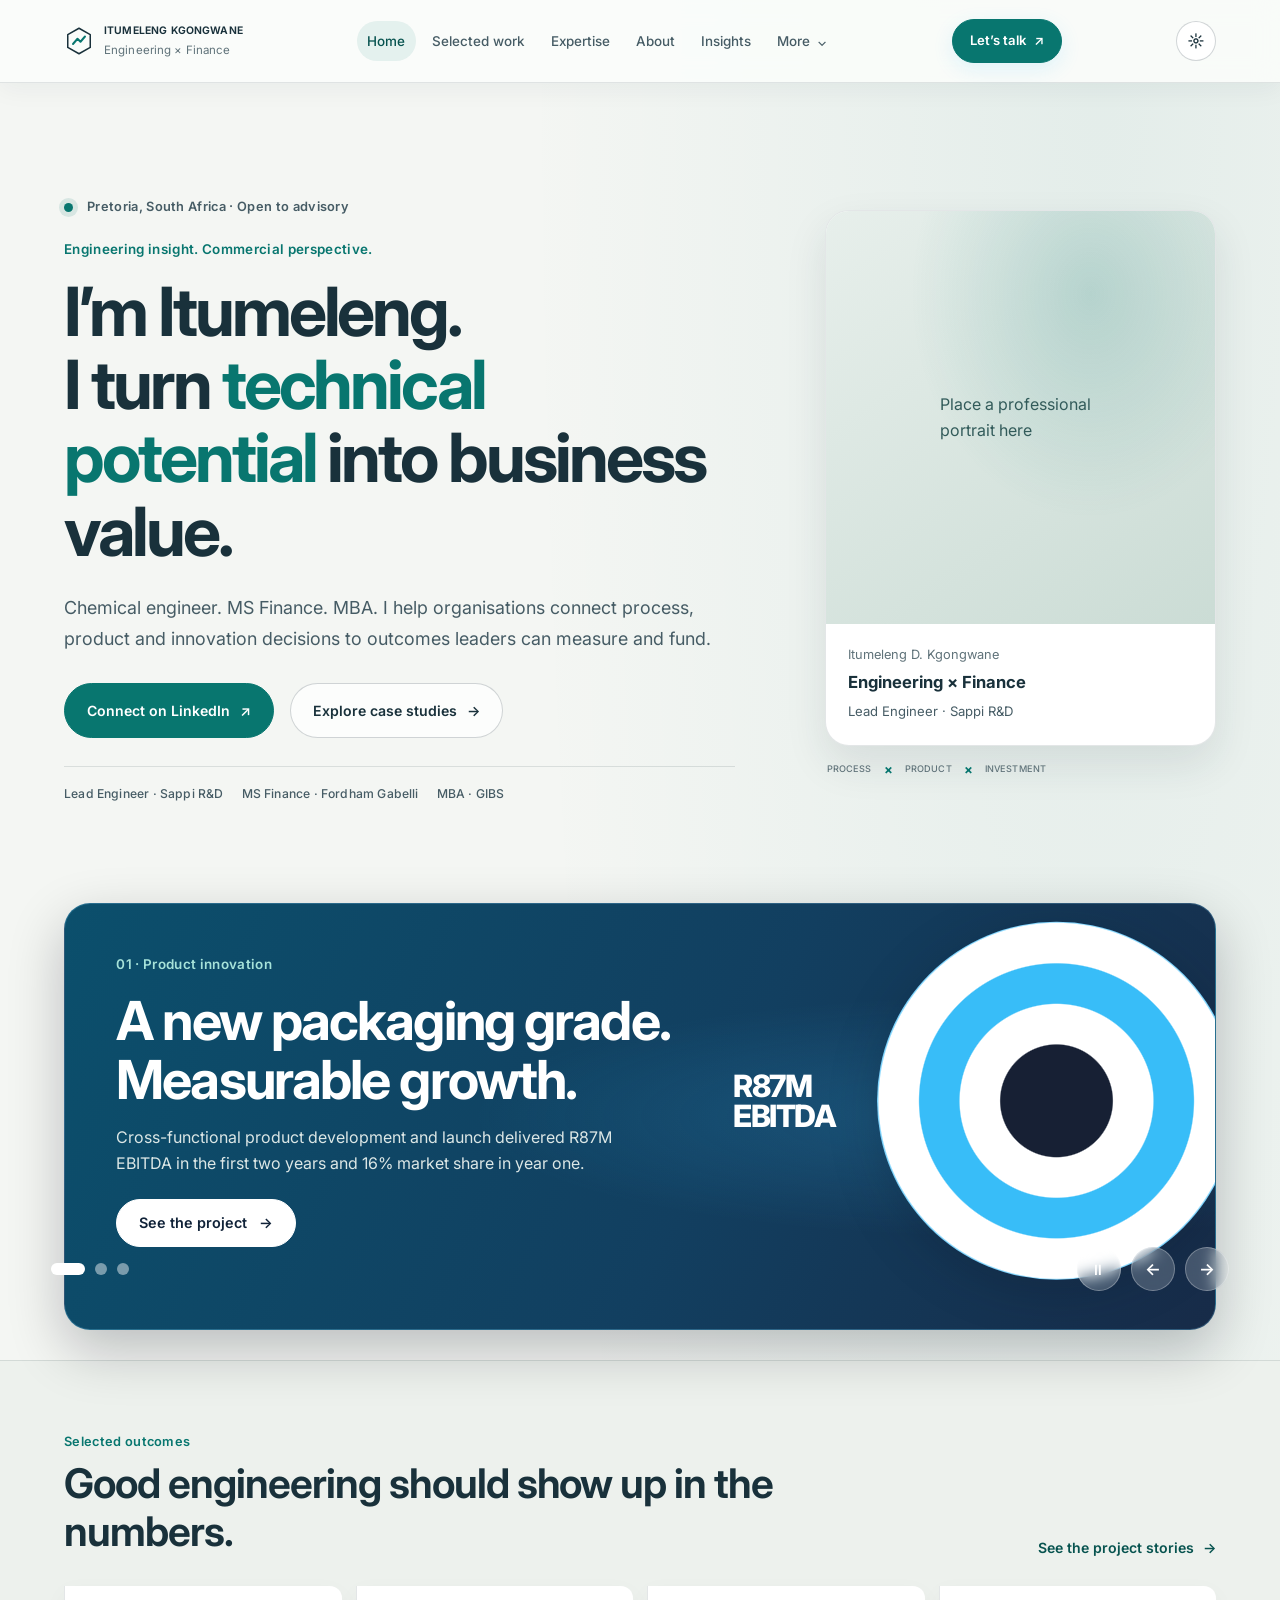
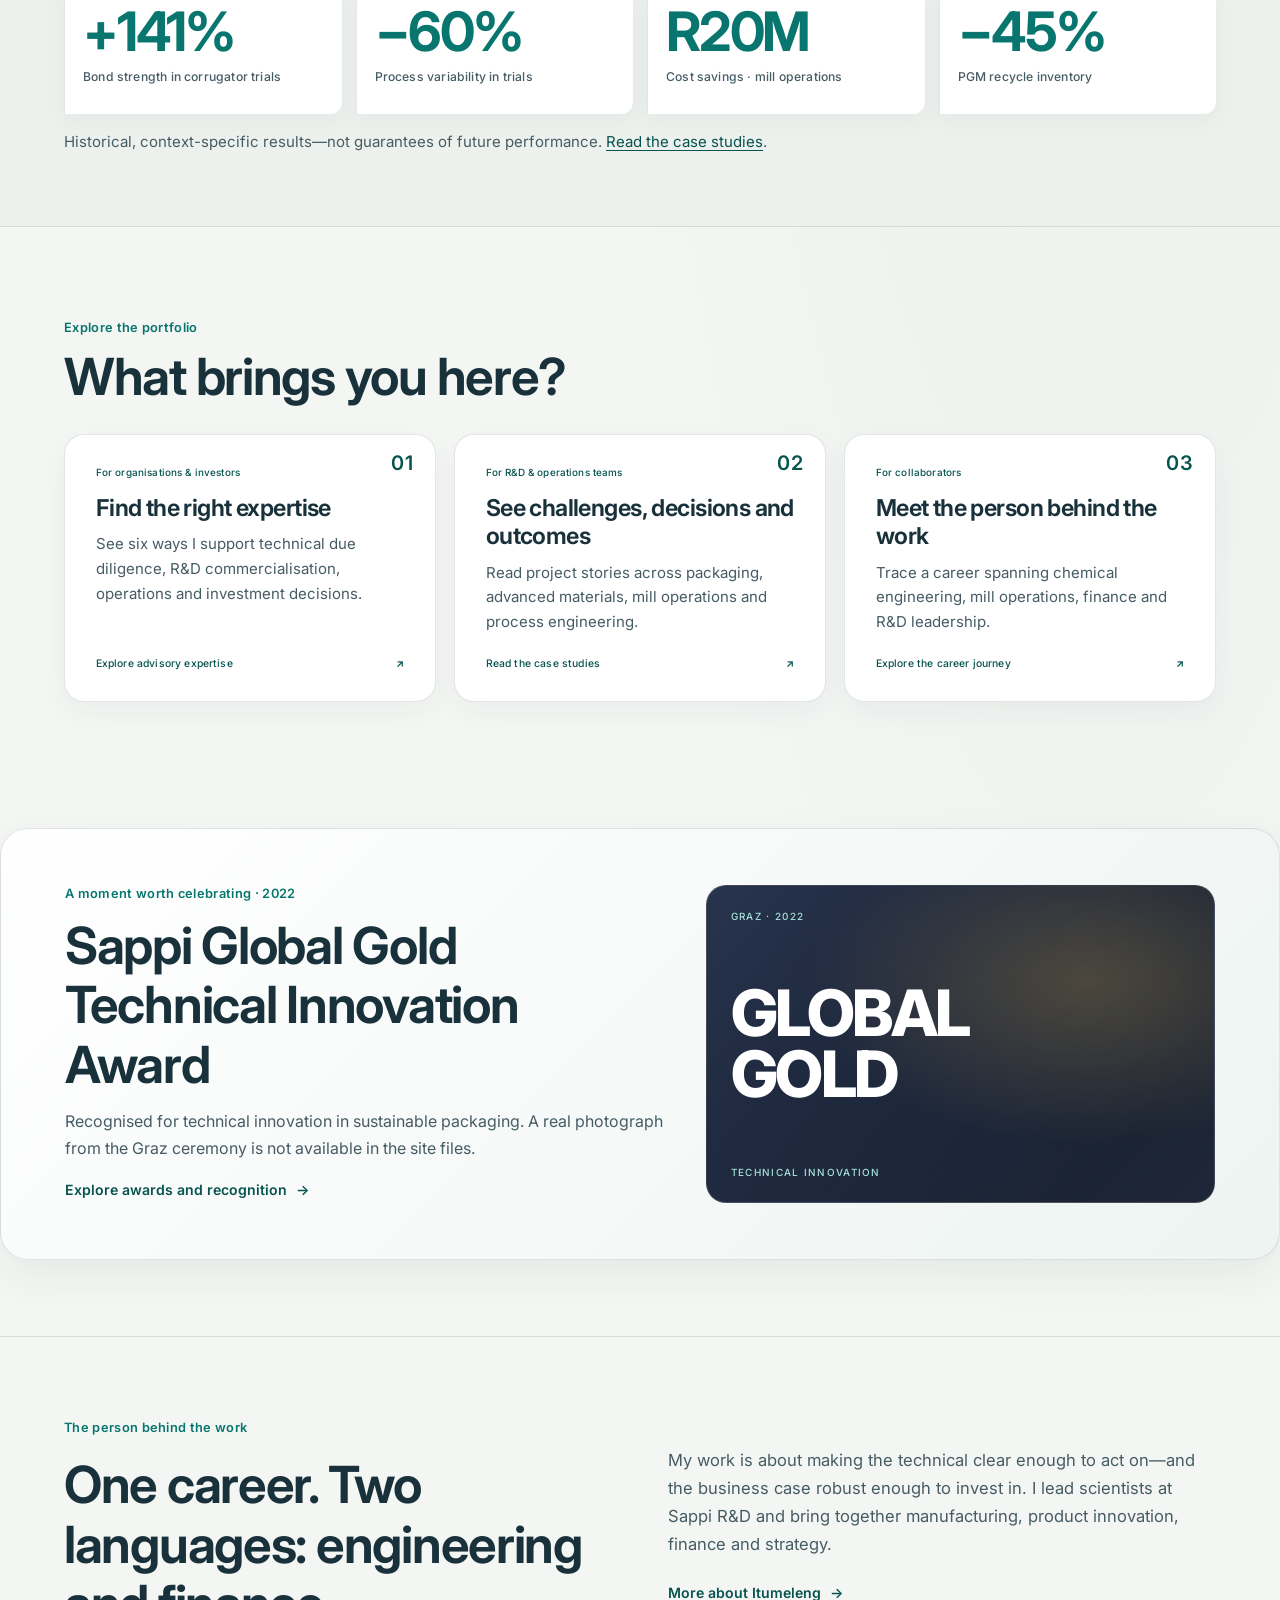
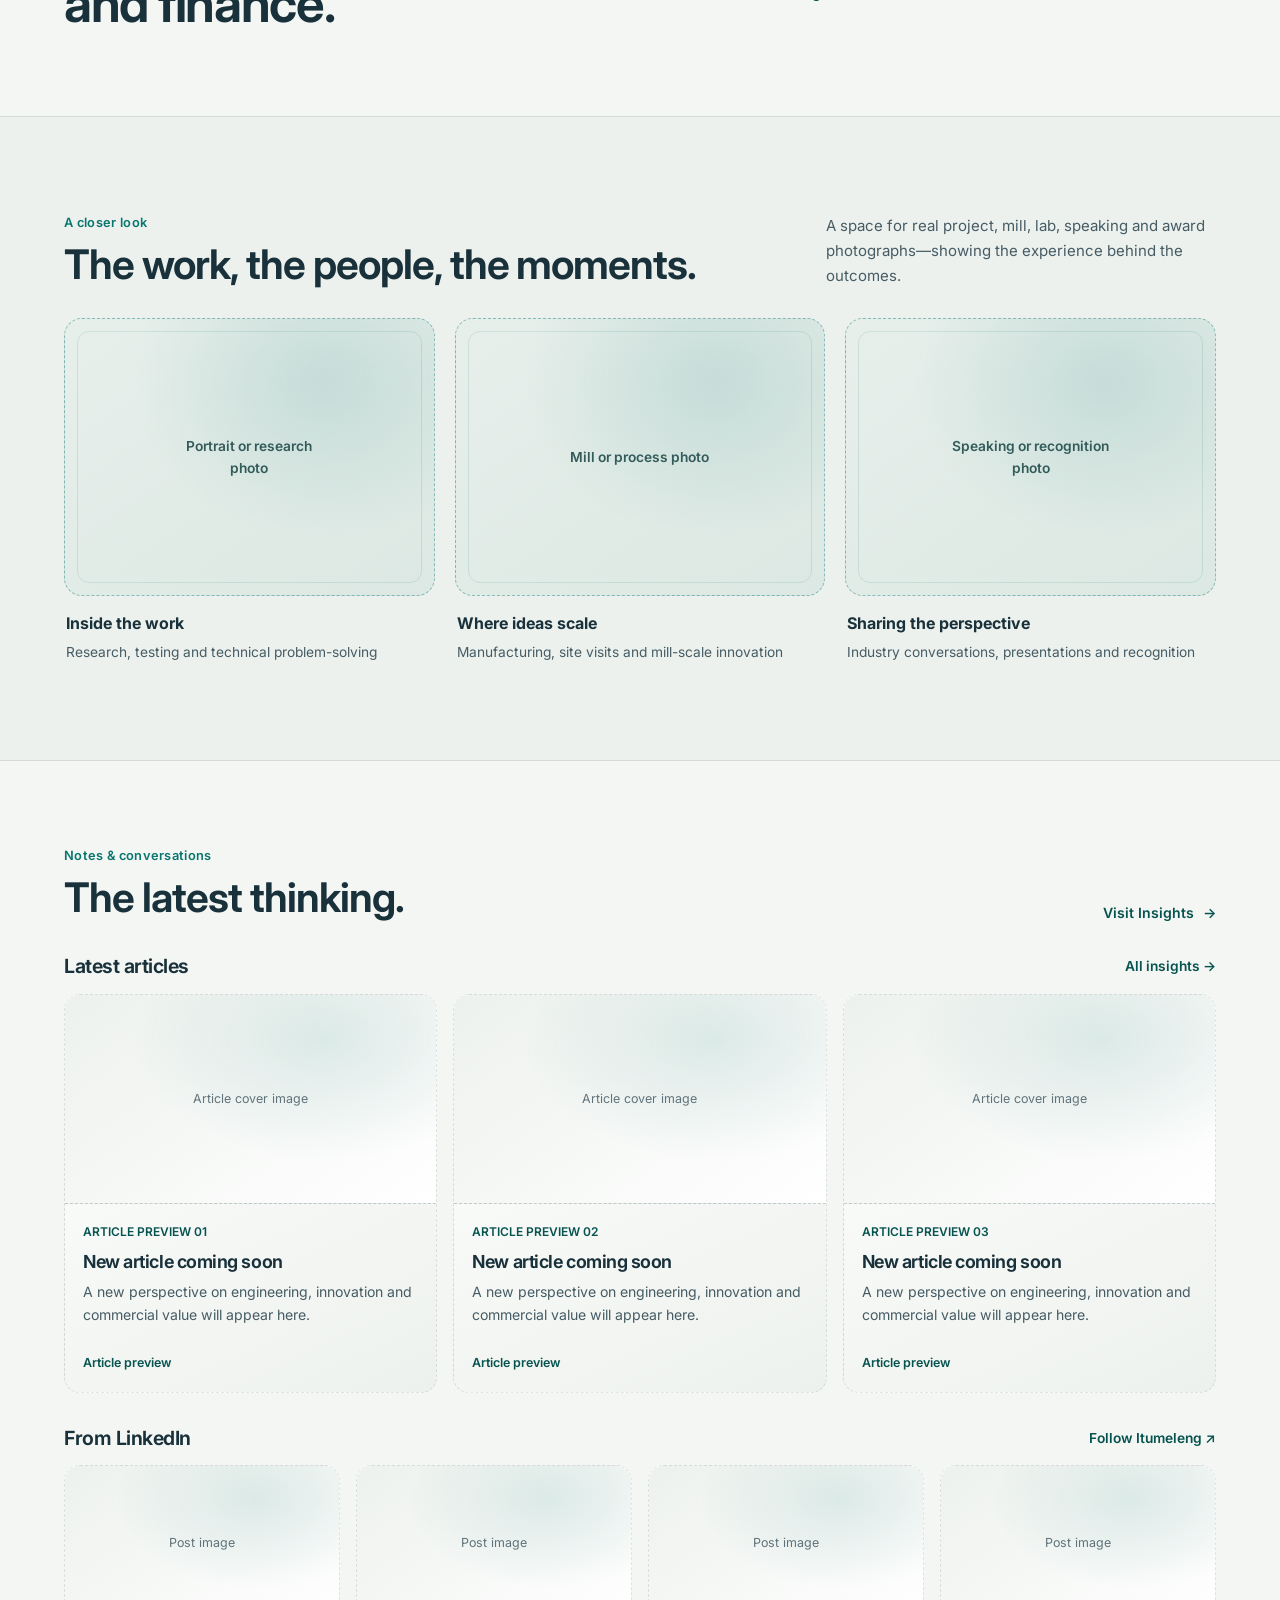
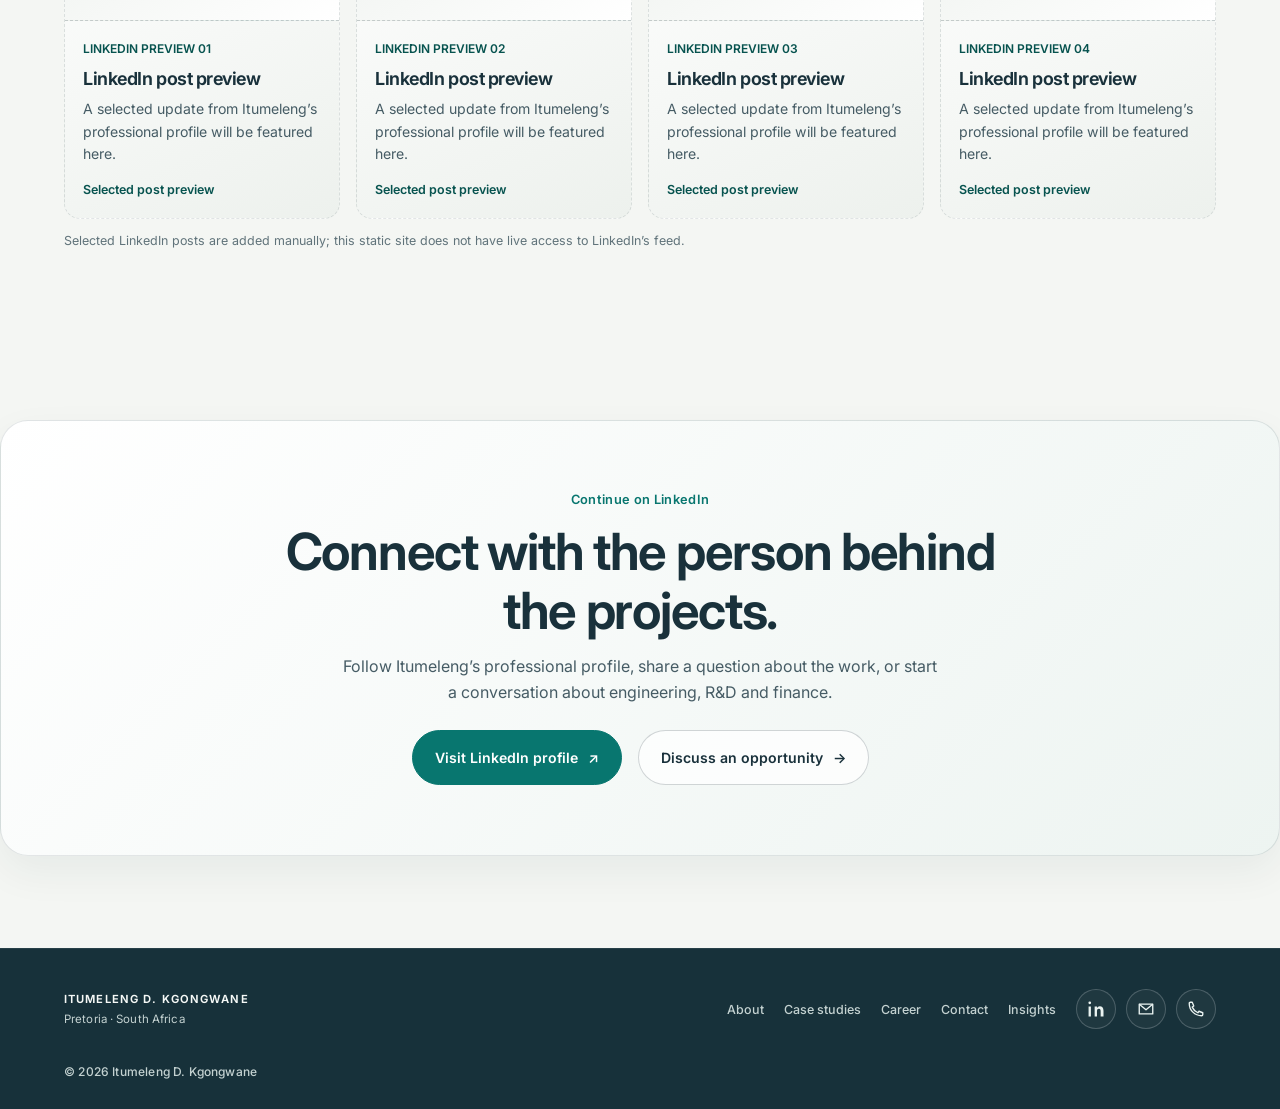
==== commit c47ca338: "index.html" ====
--- a/index.html
+++ b/index.html
@@ -20,43 +20,12 @@
   </a>
   <button class="menu-btn" type="button" aria-label="Open menu" aria-expanded="false" aria-controls="main-navigation">Menu</button>
   <nav class="links" id="main-navigation" aria-label="Main navigation">
-    <a class="active" aria-current="page" href="index.html">Home</a><a href="about.html">About</a><a href="expertise.html">Expertise</a><a href="work.html">Case studies</a><a href="career.html">Career</a><a href="awards.html">Awards</a><a href="insights.html">Insights</a><a href="search.html">Search</a><a href="contact.html">Contact</a>
+    <a class="active" aria-current="page" href="index.html">Home</a><a href="work.html">Selected work</a><a href="expertise.html">Expertise</a><a href="about.html">About</a><a href="insights.html">Insights</a>
+    <details class="nav-more"><summary>More</summary><div class="nav-more-links"><a href="career.html">Career</a><a href="awards.html">Awards</a><a href="search.html">Search</a><a href="contact.html">Contact</a></div></details>
   </nav>
-  <a class="btn primary nav-cta" href="https://www.linkedin.com/in/itumelengidk/" target="_blank" rel="noopener noreferrer" aria-label="Connect with Itumeleng on LinkedIn"><span class="linkedin-mark" aria-hidden="true">in</span><span class="nav-cta-label">Connect on LinkedIn</span><span class="nav-cta-arrow" aria-hidden="true">↗</span></a>
+  <a class="btn primary nav-cta" href="contact.html"><span>Let’s talk</span><span aria-hidden="true">↗</span></a>
 </div></header>
 <main id="main">
-  <section class="featured-carousel content-carousel" aria-label="Featured work" aria-roledescription="carousel" tabindex="0">
-    <div class="wrap">
-      <h2 class="visually-hidden">Featured work and ways to connect</h2>
-      <div class="carousel-stage" aria-live="off">
-        <article class="carousel-slide" role="group" aria-roledescription="slide" aria-label="1 of 3">
-          <div class="carousel-art art-award" aria-hidden="true"><span class="art-label">Sappi · Sustainable packaging</span><strong>R87M<br>EBITDA</strong><span class="art-mark">Global Gold · Technical Innovation</span></div>
-          <div class="carousel-copy"><div class="eyebrow">01 · Product innovation</div><h3>A new packaging grade.<br>Measurable growth.</h3><p>Cross-functional product development and launch delivered R87M EBITDA in the first two years and 16% market share in year one.</p><a class="featured-action" href="work.html#case-packaging">See the project <span aria-hidden="true">→</span></a></div>
-        </article>
-        <article class="carousel-slide" role="group" aria-roledescription="slide" aria-label="2 of 3" hidden>
-          <div class="carousel-art art-mfc" aria-hidden="true"><span class="art-label">Bagasse pulp · Mill scale-up</span><strong>R203M<br>NPV</strong><span class="art-mark">R24M EBITDA · per year</span></div>
-          <div class="carousel-copy"><div class="eyebrow">02 · Advanced materials</div><h3>From promising material<br>to mill-scale opportunity.</h3><p>Explore the technical and commercial work to scale microfibrillated cellulose from bagasse pulp at Stanger Mill.</p><a class="featured-action" href="work.html#case-mfc">See the project <span aria-hidden="true">→</span></a></div>
-        </article>
-        <article class="carousel-slide" role="group" aria-roledescription="slide" aria-label="3 of 3" hidden>
-          <div class="carousel-art art-insights" aria-hidden="true"><span class="art-label">Itumeleng D. Kgongwane</span><strong>LET’S<br>CONNECT</strong><span class="art-mark">Technical depth · Commercial clarity</span></div>
-          <div class="carousel-copy"><div class="eyebrow">03 · Continue the conversation</div><h3>Engineering insight.<br>Commercial perspective.</h3><p>Follow Itumeleng’s professional profile and continue the conversation around engineering, R&amp;D, finance and innovation.</p><a class="featured-action" href="https://www.linkedin.com/in/itumelengidk/" target="_blank" rel="noopener noreferrer">Connect on LinkedIn <span aria-hidden="true">↗</span></a></div>
-        </article>
-      </div>
-      <div class="carousel-toolbar">
-        <div class="carousel-pagination" role="group" aria-label="Choose a featured item">
-          <button class="carousel-dot" type="button" data-carousel-dot="0" aria-label="Show item 1: Sustainable packaging" aria-current="true"></button>
-          <button class="carousel-dot" type="button" data-carousel-dot="1" aria-label="Show item 2: MFC scale-up"></button>
-          <button class="carousel-dot" type="button" data-carousel-dot="2" aria-label="Show item 3: Connect on LinkedIn"></button>
-        </div>
-        <div class="carousel-controls">
-          <button class="carousel-toggle" type="button" data-carousel-toggle aria-label="Pause slideshow" aria-pressed="false">Ⅱ</button>
-          <button class="carousel-arrow" type="button" data-carousel-prev aria-label="Previous featured item">←</button>
-          <button class="carousel-arrow" type="button" data-carousel-next aria-label="Next featured item">→</button>
-        </div>
-      </div>
-      <p class="visually-hidden" data-carousel-status aria-live="polite"></p>
-    </div>
-  </section>
   <section class="home-hero">
     <div class="wrap home-hero-grid">
       <div class="home-intro">
@@ -68,23 +37,42 @@
         <div class="quick-credentials"><span>Lead Engineer · Sappi R&amp;D</span><span>MS Finance · Fordham Gabelli</span><span>MBA · GIBS</span></div>
       </div>
       <aside class="home-visual" aria-label="Professional snapshot">
-        <div class="portrait-placeholder social-profile-card">
-          <div class="profile-card-top"><span class="profile-monogram" aria-hidden="true">IDK</span><span class="profile-location">Pretoria<br>South Africa</span></div>
-          <div class="profile-card-copy"><span>Engineering × Finance</span><h2>Technical depth.<br>Commercial clarity.</h2><p>Lead Engineer · Sappi R&amp;D</p></div>
-          <div class="profile-card-bottom"><span>MS Finance · Fordham</span><span>MBA · GIBS</span></div>
-        </div>
+        <figure class="owner-portrait"><div class="owner-photo-space" role="img" aria-label="Portrait placeholder: add a professional photograph of Itumeleng"><span>Place a professional portrait here</span></div><figcaption><span>Itumeleng D. Kgongwane</span><b>Engineering × Finance</b><small>Lead Engineer · Sappi R&amp;D</small></figcaption></figure>
         <div class="visual-caption"><span>PROCESS</span><b>×</b><span>PRODUCT</span><b>×</b><span>INVESTMENT</span></div>
       </aside>
     </div>
   </section>
 
-  <section class="home-search-section" aria-label="Find information">
-    <div class="wrap search-card">
-      <div><div class="eyebrow">Find your way</div><h2>What would you like to explore?</h2><p>Search projects, skills, roles and qualifications.</p></div>
-      <form class="site-search" action="search.html" method="get" role="search">
-        <label class="visually-hidden" for="site-search-input">Search this site</label>
-        <div class="site-search-control"><span class="search-icon" aria-hidden="true">⌕</span><input id="site-search-input" type="search" name="q" placeholder="Try “MFC”, “GIBS” or “sustainability”"><button type="submit">Search</button></div>
-      </form>
+  <section class="featured-carousel content-carousel" aria-label="Featured work" aria-roledescription="carousel" tabindex="0">
+    <div class="wrap">
+      <h2 class="visually-hidden">Featured case studies</h2>
+      <div class="carousel-stage" aria-live="off">
+        <article class="carousel-slide" role="group" aria-roledescription="slide" aria-label="1 of 3">
+          <div class="carousel-art art-award" aria-hidden="true"><span class="art-label">Sappi · Sustainable packaging</span><strong>R87M<br>EBITDA</strong><span class="art-mark">Global Gold · Technical Innovation</span></div>
+          <div class="carousel-copy"><div class="eyebrow">01 · Product innovation</div><h3>A new packaging grade.<br>Measurable growth.</h3><p>Cross-functional product development and launch delivered R87M EBITDA in the first two years and 16% market share in year one.</p><a class="featured-action" href="work.html#case-packaging">See the project <span aria-hidden="true">→</span></a></div>
+        </article>
+        <article class="carousel-slide" role="group" aria-roledescription="slide" aria-label="2 of 3" hidden>
+          <div class="carousel-art art-mfc" aria-hidden="true"><span class="art-label">Bagasse pulp · Mill scale-up</span><strong>R203M<br>NPV</strong><span class="art-mark">R24M EBITDA · per year</span></div>
+          <div class="carousel-copy"><div class="eyebrow">02 · Advanced materials</div><h3>From promising material<br>to mill-scale opportunity.</h3><p>Explore the technical and commercial work to scale microfibrillated cellulose from bagasse pulp at Stanger Mill.</p><a class="featured-action" href="work.html#case-mfc">See the project <span aria-hidden="true">→</span></a></div>
+        </article>
+        <article class="carousel-slide" role="group" aria-roledescription="slide" aria-label="3 of 3" hidden>
+          <div class="carousel-art art-journal" aria-hidden="true"><span class="art-label">Mill operations · Water efficiency</span><strong>R20M<br>SAVED</strong><span class="art-mark">15 → 9 ML/day water use</span></div>
+          <div class="carousel-copy"><div class="eyebrow">03 · Operational improvement</div><h3>Better mill performance.<br>Measured in value.</h3><p>Filler chemistry reduced fibre costs while daily process visibility helped bring mill water use from 15 to 9 ML/day.</p><a class="featured-action" href="work.html#case-filler-water">See the project <span aria-hidden="true">→</span></a></div>
+        </article>
+      </div>
+      <div class="carousel-toolbar">
+        <div class="carousel-pagination" role="group" aria-label="Choose a featured item">
+          <button class="carousel-dot" type="button" data-carousel-dot="0" aria-label="Show item 1: Sustainable packaging" aria-current="true"></button>
+          <button class="carousel-dot" type="button" data-carousel-dot="1" aria-label="Show item 2: MFC scale-up"></button>
+          <button class="carousel-dot" type="button" data-carousel-dot="2" aria-label="Show item 3: Mill water and cost savings"></button>
+        </div>
+        <div class="carousel-controls">
+          <button class="carousel-toggle" type="button" data-carousel-toggle aria-label="Pause slideshow" aria-pressed="false">Ⅱ</button>
+          <button class="carousel-arrow" type="button" data-carousel-prev aria-label="Previous featured item">←</button>
+          <button class="carousel-arrow" type="button" data-carousel-next aria-label="Next featured item">→</button>
+        </div>
+      </div>
+      <p class="visually-hidden" data-carousel-status aria-live="polite"></p>
     </div>
   </section>
 
@@ -132,8 +120,8 @@
   <section class="home-updates" aria-labelledby="updates-title">
     <div class="wrap">
       <div class="section-heading-row"><div><div class="eyebrow">Notes &amp; conversations</div><h2 id="updates-title">The latest thinking.</h2></div><a class="text-link" href="insights.html">Visit Insights <span aria-hidden="true">→</span></a></div>
-      <div class="updates-group"><div class="updates-group-heading"><h3>Latest articles</h3><a href="insights.html">All insights →</a></div><div class="content-card-grid" data-articles data-limit="3"><p class="content-empty">Loading articles…</p></div><p class="content-error" data-content-error hidden>Articles could not be loaded. Please visit the Insights page or try again later.</p></div>
-      <div class="updates-group"><div class="updates-group-heading"><h3>From LinkedIn</h3><a href="https://www.linkedin.com/in/itumelengidk/" target="_blank" rel="noopener noreferrer">Follow Itumeleng <span aria-hidden="true">↗</span></a></div><div class="content-card-grid linkedin-card-grid" data-linkedin-posts data-limit="4"><p class="content-empty">Loading LinkedIn posts…</p></div><p class="content-error" data-content-error hidden>LinkedIn previews could not be loaded. Visit Itumeleng’s profile for the latest posts.</p><p class="updates-note">Selected LinkedIn posts are added manually; this static site does not have live access to LinkedIn’s feed.</p></div>
+      <div class="updates-group"><div class="updates-group-heading"><h3>Latest articles</h3><a href="insights.html">All insights →</a></div><div class="content-card-grid" data-articles data-limit="3" data-placeholder-count="3"><p class="content-empty">Loading articles…</p></div><p class="content-error" data-content-error hidden>Articles could not be loaded. Please visit the Insights page or try again later.</p></div>
+      <div class="updates-group"><div class="updates-group-heading"><h3>From LinkedIn</h3><a href="https://www.linkedin.com/in/itumelengidk/" target="_blank" rel="noopener noreferrer">Follow Itumeleng <span aria-hidden="true">↗</span></a></div><div class="content-card-grid linkedin-card-grid" data-linkedin-posts data-limit="4" data-placeholder-count="4"><p class="content-empty">Loading LinkedIn posts…</p></div><p class="content-error" data-content-error hidden>LinkedIn previews could not be loaded. Visit Itumeleng’s profile for the latest posts.</p><p class="updates-note">Selected LinkedIn posts are added manually; this static site does not have live access to LinkedIn’s feed.</p></div>
     </div>
   </section>
 
--- a/style.css
+++ b/style.css
@@ -2259,3 +2259,293 @@
 :root[data-theme="dark"] .home-updates{background:transparent}
 :root[data-theme="dark"] .testimonial-note{color:var(--body)}
 :root[data-theme="dark"] .article-reader-image{border:1px solid var(--line)}
+
+/* Primary navigation: five destinations, grouped secondary pages, one clear action */
+@media(min-width:1001px){
+  .nav .wrap{min-height:82px}
+  .nav .menu-btn{display:none}
+  .nav .links{
+    position:static;
+    display:flex;
+    align-items:center;
+    flex-direction:row;
+    gap:clamp(2px,.45vw,8px);
+    padding:0;
+    border:0;
+    background:transparent;
+    box-shadow:none;
+  }
+  .nav .links>a,.nav .nav-more>summary{
+    min-height:40px;
+    display:inline-flex;
+    align-items:center;
+    padding:8px clamp(7px,.8vw,12px);
+    border:0;
+    border-radius:999px;
+    color:var(--body);
+    font:500 .84rem Inter,sans-serif;
+    white-space:nowrap;
+    cursor:pointer;
+    transition:background-color .2s,color .2s;
+  }
+  .nav .links>a{width:auto}
+  .nav .theme-toggle{width:40px;min-width:40px;padding:0}
+  .nav .theme-toggle-label{display:none}
+  .nav .links>a:hover,.nav .links>a[aria-current="page"],
+  .nav .nav-more>summary:hover,.nav .nav-more[open]>summary{
+    background:rgba(8,118,111,.09);
+    color:var(--cyd);
+  }
+  .nav-more{position:relative}
+  .nav-more>summary{list-style:none}
+  .nav-more>summary::-webkit-details-marker{display:none}
+  .nav-more>summary::after{content:"⌄";margin-left:7px;font-size:.8rem}
+  .nav-more-links{
+    position:absolute;
+    z-index:60;
+    top:calc(100% + 10px);
+    right:0;
+    min-width:180px;
+    display:none;
+    gap:4px;
+    padding:8px;
+    border:1px solid var(--line);
+    border-radius:14px;
+    background:var(--card);
+    box-shadow:0 18px 38px rgba(25,49,59,.14);
+  }
+  .nav-more[open] .nav-more-links{display:grid}
+  .nav .nav-more-links a{
+    min-height:40px;
+    padding:9px 12px;
+    border:0;
+    border-radius:9px;
+    color:var(--body);
+    font-size:.86rem;
+  }
+  .nav .nav-more-links a:hover,.nav .nav-more-links a[aria-current="page"]{
+    background:rgba(8,118,111,.09);
+    color:var(--cyd);
+  }
+  .nav .nav-cta{
+    display:inline-flex;
+    width:auto;
+    min-width:0;
+    height:44px;
+    padding:0 17px;
+    flex:none;
+    justify-content:center;
+    gap:8px;
+    border-radius:999px;
+    font-size:.82rem;
+    white-space:nowrap;
+  }
+  .nav .nav-cta span{display:inline}
+}
+@media(max-width:1000px){
+  .nav .wrap{height:auto;min-height:72px}
+  .nav .links{
+    position:absolute;
+    top:100%;
+    left:0;
+    right:0;
+    display:none;
+    flex-direction:column;
+    align-items:stretch;
+    gap:4px;
+    max-height:calc(100dvh - 72px);
+    overflow-y:auto;
+    padding:12px clamp(20px,5vw,44px) 20px;
+    border-bottom:1px solid var(--line);
+    background:var(--card);
+    box-shadow:0 18px 28px rgba(25,49,59,.12);
+  }
+  .nav .links.open{display:flex}
+  .nav .links>a,.nav .nav-more>summary{
+    min-height:46px;
+    display:flex;
+    align-items:center;
+    padding:10px 12px;
+    border:0;
+    border-radius:10px;
+    color:var(--body);
+    font-size:.94rem;
+  }
+  .nav .links>a:hover,.nav .links>a[aria-current="page"],
+  .nav .nav-more>summary:hover,.nav .nav-more[open]>summary{
+    background:rgba(8,118,111,.09);
+    color:var(--cyd);
+  }
+  .nav-more>summary{list-style:none;cursor:pointer}
+  .nav-more>summary::-webkit-details-marker{display:none}
+  .nav-more>summary::after{content:"⌄";margin-left:auto}
+  .nav-more[open]>summary::after{content:"⌃"}
+  .nav-more-links{display:none;gap:3px;padding:2px 0 6px 14px}
+  .nav-more[open] .nav-more-links{display:grid}
+  .nav .nav-more-links a{
+    min-height:42px;
+    display:flex;
+    align-items:center;
+    padding:9px 12px;
+    border-radius:9px;
+    color:var(--body);
+    font-size:.9rem;
+  }
+  .nav .nav-more-links a:hover,.nav .nav-more-links a[aria-current="page"]{
+    background:rgba(8,118,111,.09);
+    color:var(--cyd);
+  }
+  .nav .menu-btn{display:block}
+  .nav .nav-cta{
+    display:inline-flex;
+    width:auto;
+    min-width:0;
+    height:42px;
+    padding:0 13px;
+    flex:none;
+    gap:7px;
+    border-radius:999px;
+    font-size:.78rem;
+  }
+  .nav .nav-cta span{display:inline}
+  .nav .nav-cta span[aria-hidden="true"]{font-size:.9rem}
+  .nav .theme-toggle{width:40px;min-width:40px;padding:0}
+  .nav .theme-toggle-label{display:none}
+}
+@media(max-width:560px){
+  .nav .wrap{height:auto;min-height:66px;gap:9px}
+  .nav .brand{gap:9px;min-width:0}
+  .nav .brand .logo{width:30px;height:30px}
+  .nav .brand b{font-size:.64rem;letter-spacing:0}
+  .nav .brand small{font-size:.54rem;letter-spacing:0}
+  .nav .menu-btn{padding:8px 11px;font-size:.75rem}
+  .nav .nav-cta{display:none}
+  .nav .links{max-height:calc(100dvh - 66px)}
+  .nav .nav-more-links{padding-left:12px}
+}
+
+.nav .links a:focus-visible,.nav .nav-more summary:focus-visible,
+.nav .nav-more-links a:focus-visible,.nav .nav-cta:focus-visible{
+  outline:2px solid var(--cy);
+  outline-offset:2px;
+}
+:root[data-theme="dark"] .nav .links>a:hover,
+:root[data-theme="dark"] .nav .links>a[aria-current="page"],
+:root[data-theme="dark"] .nav .nav-more>summary:hover,
+:root[data-theme="dark"] .nav .nav-more[open]>summary,
+:root[data-theme="dark"] .nav .nav-more-links a:hover,
+:root[data-theme="dark"] .nav .nav-more-links a[aria-current="page"]{
+  background:rgba(56,189,248,.13);
+  color:#bfeaff;
+}
+:root[data-theme="dark"] .nav-more-links{
+  border-color:var(--line);
+  background:var(--card);
+  box-shadow:0 18px 38px rgba(0,0,0,.32);
+}
+:root[data-theme="dark"] .nav .nav-more-links a{color:var(--body)}
+:root[data-theme="dark"] .nav .nav-more-links a:hover,
+:root[data-theme="dark"] .nav .nav-more-links a[aria-current="page"]{color:#bfeaff}
+:root[data-theme="dark"] .nav .links.open{background:var(--card)}
+:root[data-theme="dark"] .nav .nav-cta{background:var(--cy);color:#0a1628}
+:root[data-theme="dark"] .nav .nav-cta:hover{background:var(--cy2)}
+
+/* Empty publishing slots are explicit invitations, not fabricated content. */
+.content-placeholder-card{
+  min-height:340px;
+  border-style:dashed;
+  background:linear-gradient(155deg,var(--card),var(--bg2));
+  box-shadow:none;
+}
+.content-placeholder-card:hover{transform:none;box-shadow:none}
+.content-placeholder-card .content-image-placeholder{
+  min-height:150px;
+  border:0;
+  border-bottom:1px dashed var(--line2);
+  background:
+    radial-gradient(ellipse at 70% 22%,rgba(8,118,111,.11),transparent 52%),
+    linear-gradient(145deg,var(--bg2),var(--card));
+}
+.content-placeholder-note{
+  margin-top:auto;
+  padding-top:14px;
+  color:var(--cyd);
+  font-size:.78rem;
+  font-weight:600;
+}
+.content-placeholder-card .content-card-copy{min-height:188px}
+:root[data-theme="dark"] .content-placeholder-card{
+  border-color:var(--line2);
+  background:linear-gradient(155deg,var(--card),var(--bg2));
+}
+:root[data-theme="dark"] .content-placeholder-card .content-image-placeholder{
+  border-color:var(--line);
+  background:
+    radial-gradient(ellipse at 70% 22%,rgba(56,189,248,.13),transparent 52%),
+    linear-gradient(145deg,var(--bg2),var(--card));
+}
+:root[data-theme="dark"] .content-placeholder-note{color:var(--cy2)}
+
+.owner-portrait{
+  overflow:hidden;
+  margin:0;
+  border:1px solid var(--line);
+  border-radius:24px;
+  background:var(--card);
+  box-shadow:0 18px 42px rgba(25,49,59,.1);
+}
+.owner-photo-space{
+  min-height:0;
+  aspect-ratio:4/4.25;
+  display:grid;
+  place-items:center;
+  padding:24px;
+  border:0;
+  border-radius:0;
+  background:
+    radial-gradient(ellipse at 68% 20%,rgba(8,118,111,.18),transparent 48%),
+    linear-gradient(145deg,#e7efeb,#cbdcd5);
+  color:#325b5a;
+}
+.owner-photo-space::before{inset:12px;border-radius:16px}
+.owner-photo-space span{max-width:16ch}
+.owner-photo-image{
+  display:block;
+  width:100%;
+  aspect-ratio:4/4.25;
+  object-fit:cover;
+}
+.owner-portrait figcaption{display:grid;gap:4px;padding:20px 22px 22px}
+.owner-portrait figcaption>span{color:var(--muted);font-size:.8rem}
+.owner-portrait figcaption>b{color:var(--text);font-size:1.04rem}
+.owner-portrait figcaption>small{color:var(--body);font-size:.82rem}
+.nav .nav-more.has-current>summary{color:var(--cyd)}
+:root[data-theme="dark"] .owner-portrait{
+  border-color:var(--line);
+  background:var(--card);
+  box-shadow:0 18px 42px rgba(0,0,0,.2);
+}
+:root[data-theme="dark"] .owner-photo-space{
+  background:
+    radial-gradient(ellipse at 68% 20%,rgba(56,189,248,.22),transparent 48%),
+    linear-gradient(145deg,#283b59,#111b2d);
+  color:#d5e8e8;
+}
+:root[data-theme="dark"] .owner-photo-space::before{border-color:rgba(125,211,252,.12)}
+:root[data-theme="dark"] .owner-portrait figcaption>b{color:var(--text)}
+:root[data-theme="dark"] .owner-portrait figcaption>span,
+:root[data-theme="dark"] .owner-portrait figcaption>small{color:var(--body)}
+:root[data-theme="dark"] .nav .nav-more.has-current>summary{color:#bfeaff}
+
+@media(max-width:900px){
+  .linkedin-card-grid{grid-template-columns:repeat(2,minmax(0,1fr))}
+}
+@media(max-width:560px){
+  .content-placeholder-card{min-height:0}
+  .content-placeholder-card .content-card-copy{min-height:168px}
+  .owner-photo-space,.owner-photo-image{aspect-ratio:16/12}
+  .owner-portrait figcaption{padding:16px 18px 18px}
+}
+@media(prefers-reduced-motion:reduce){
+  .theme-toggle,.content-card{transition:none}
+}
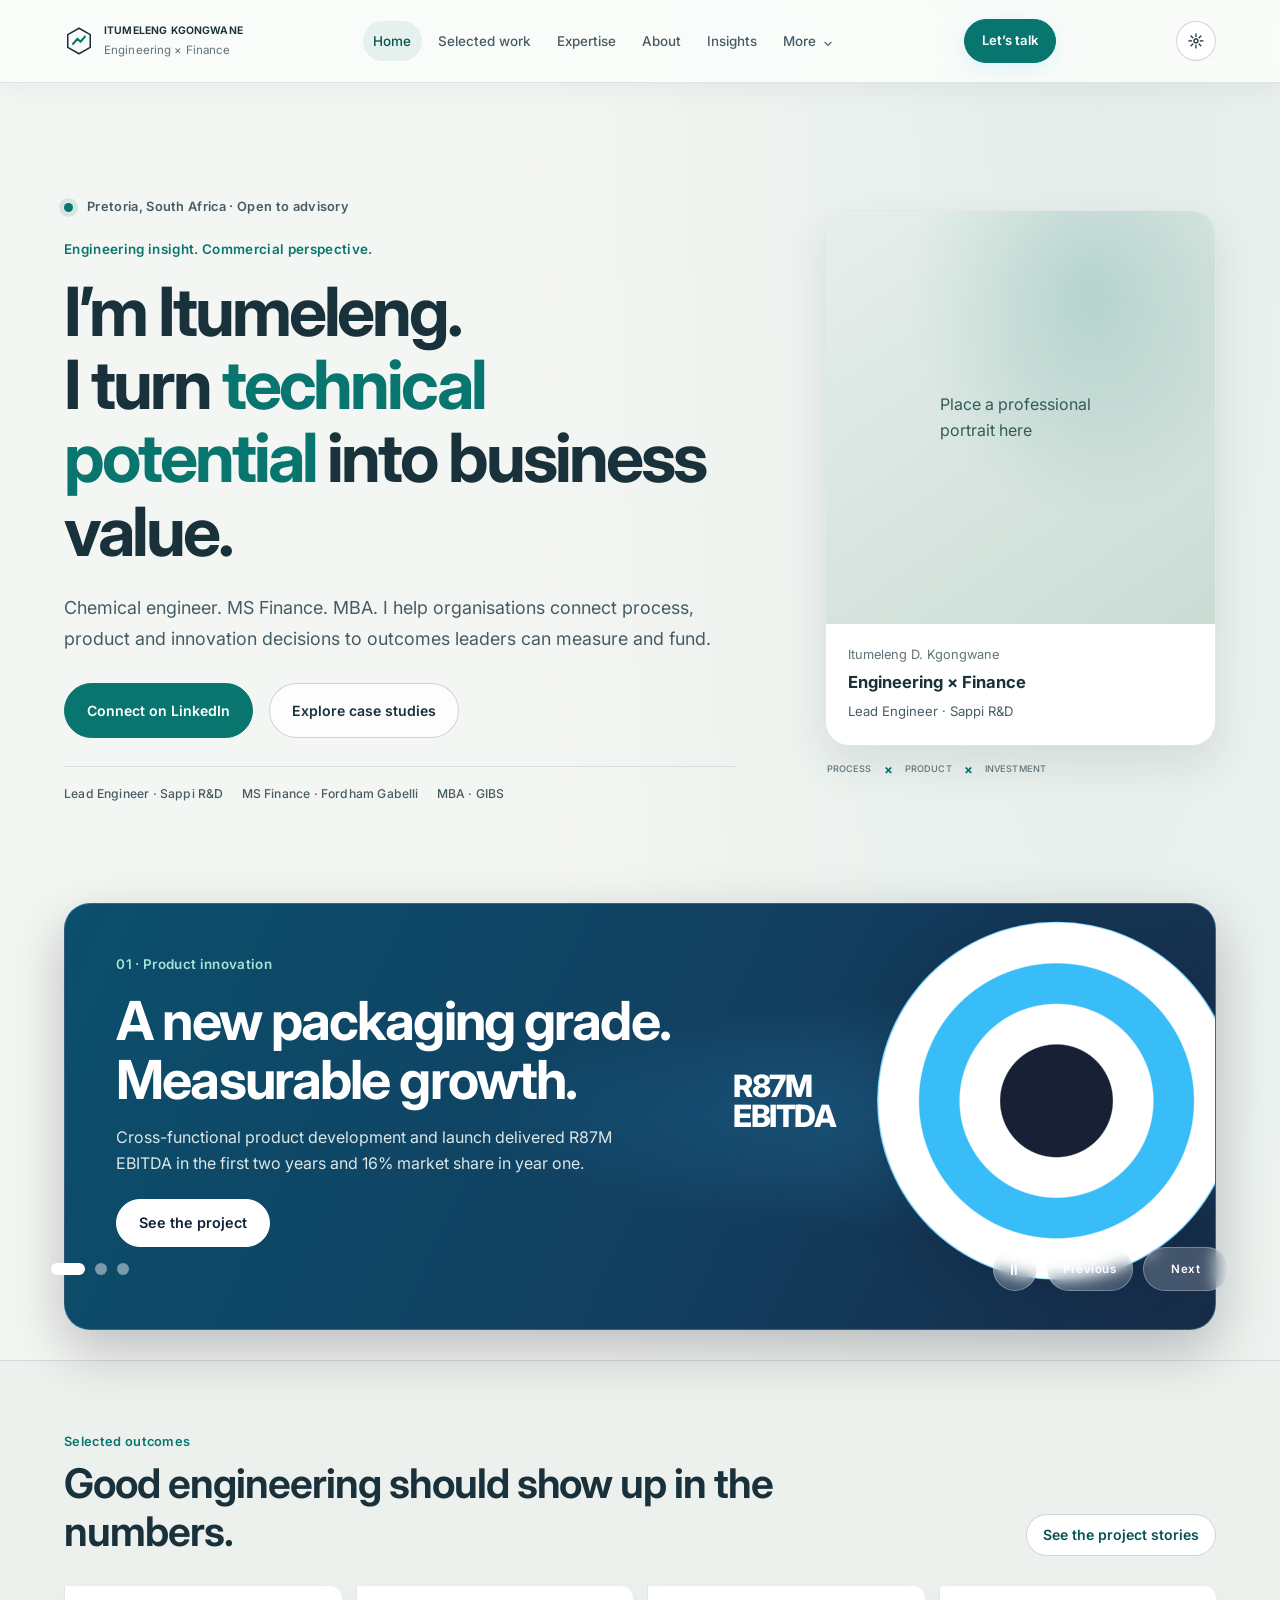
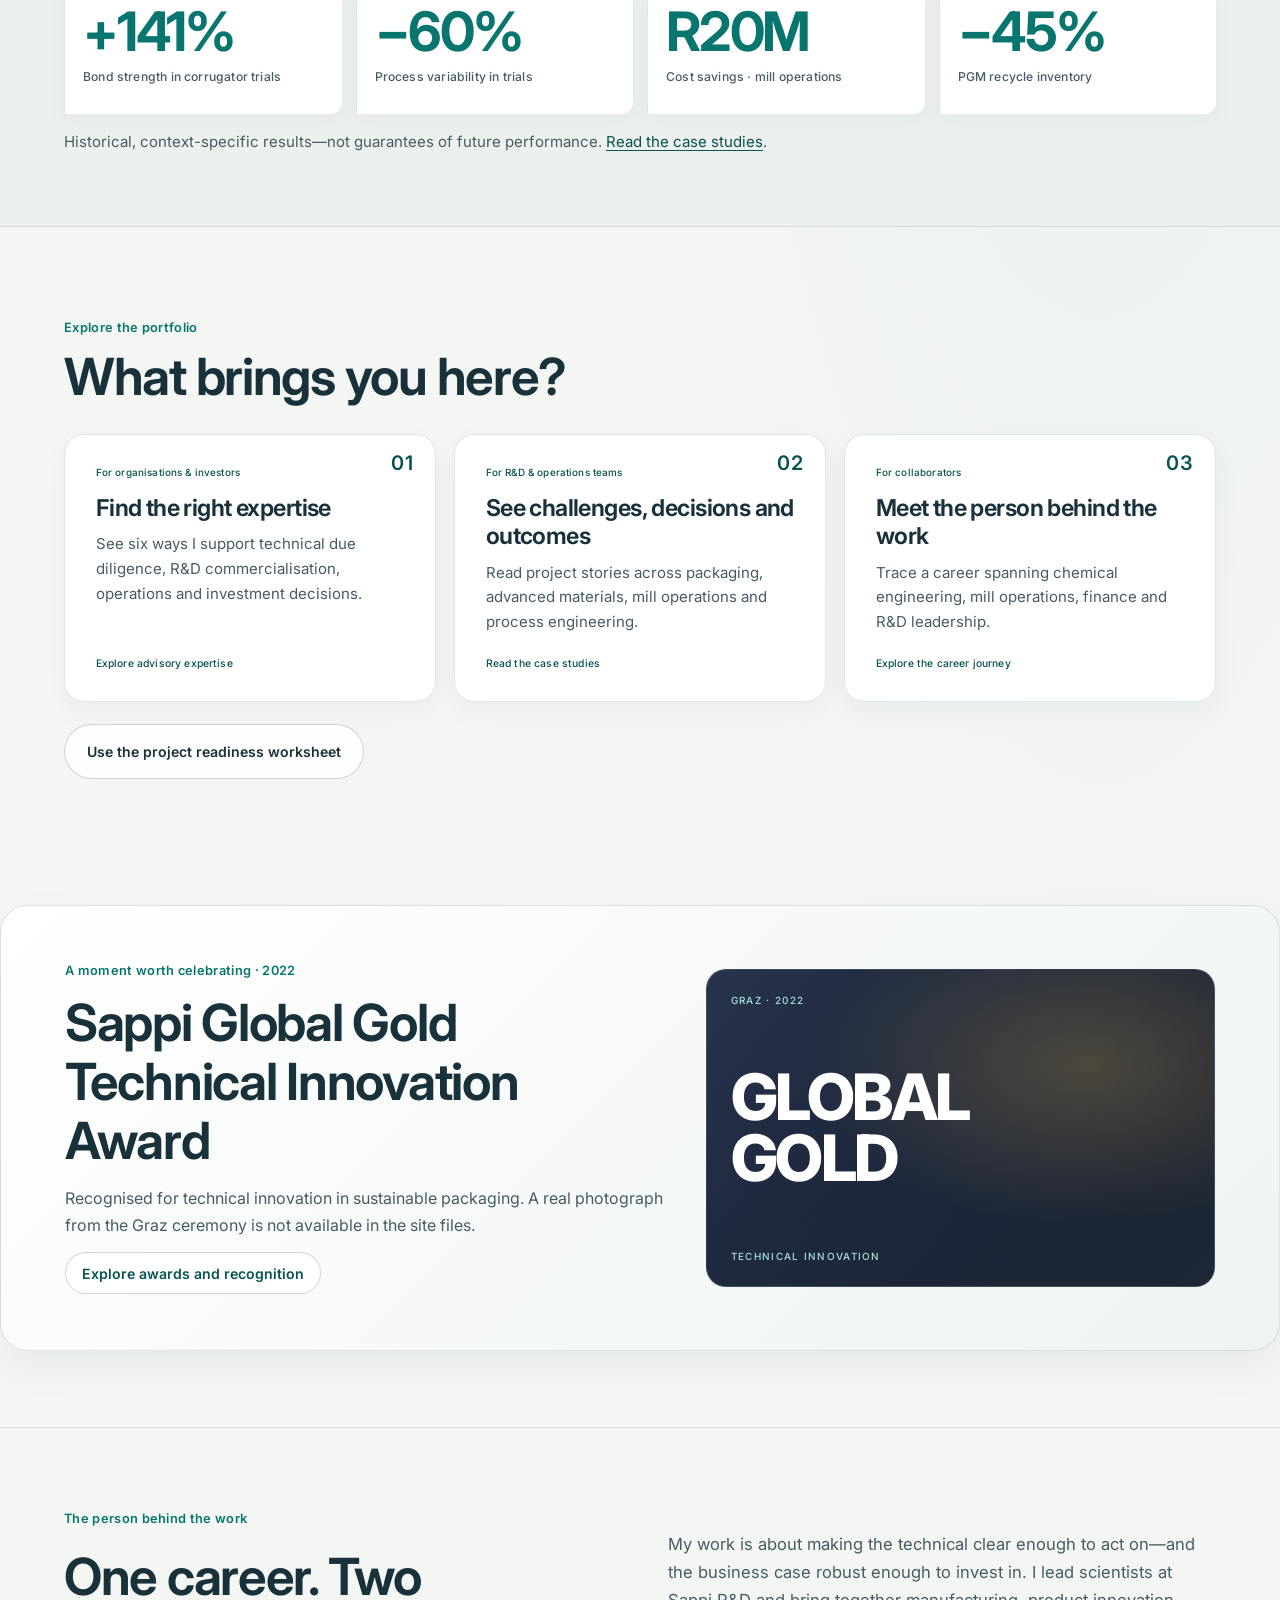
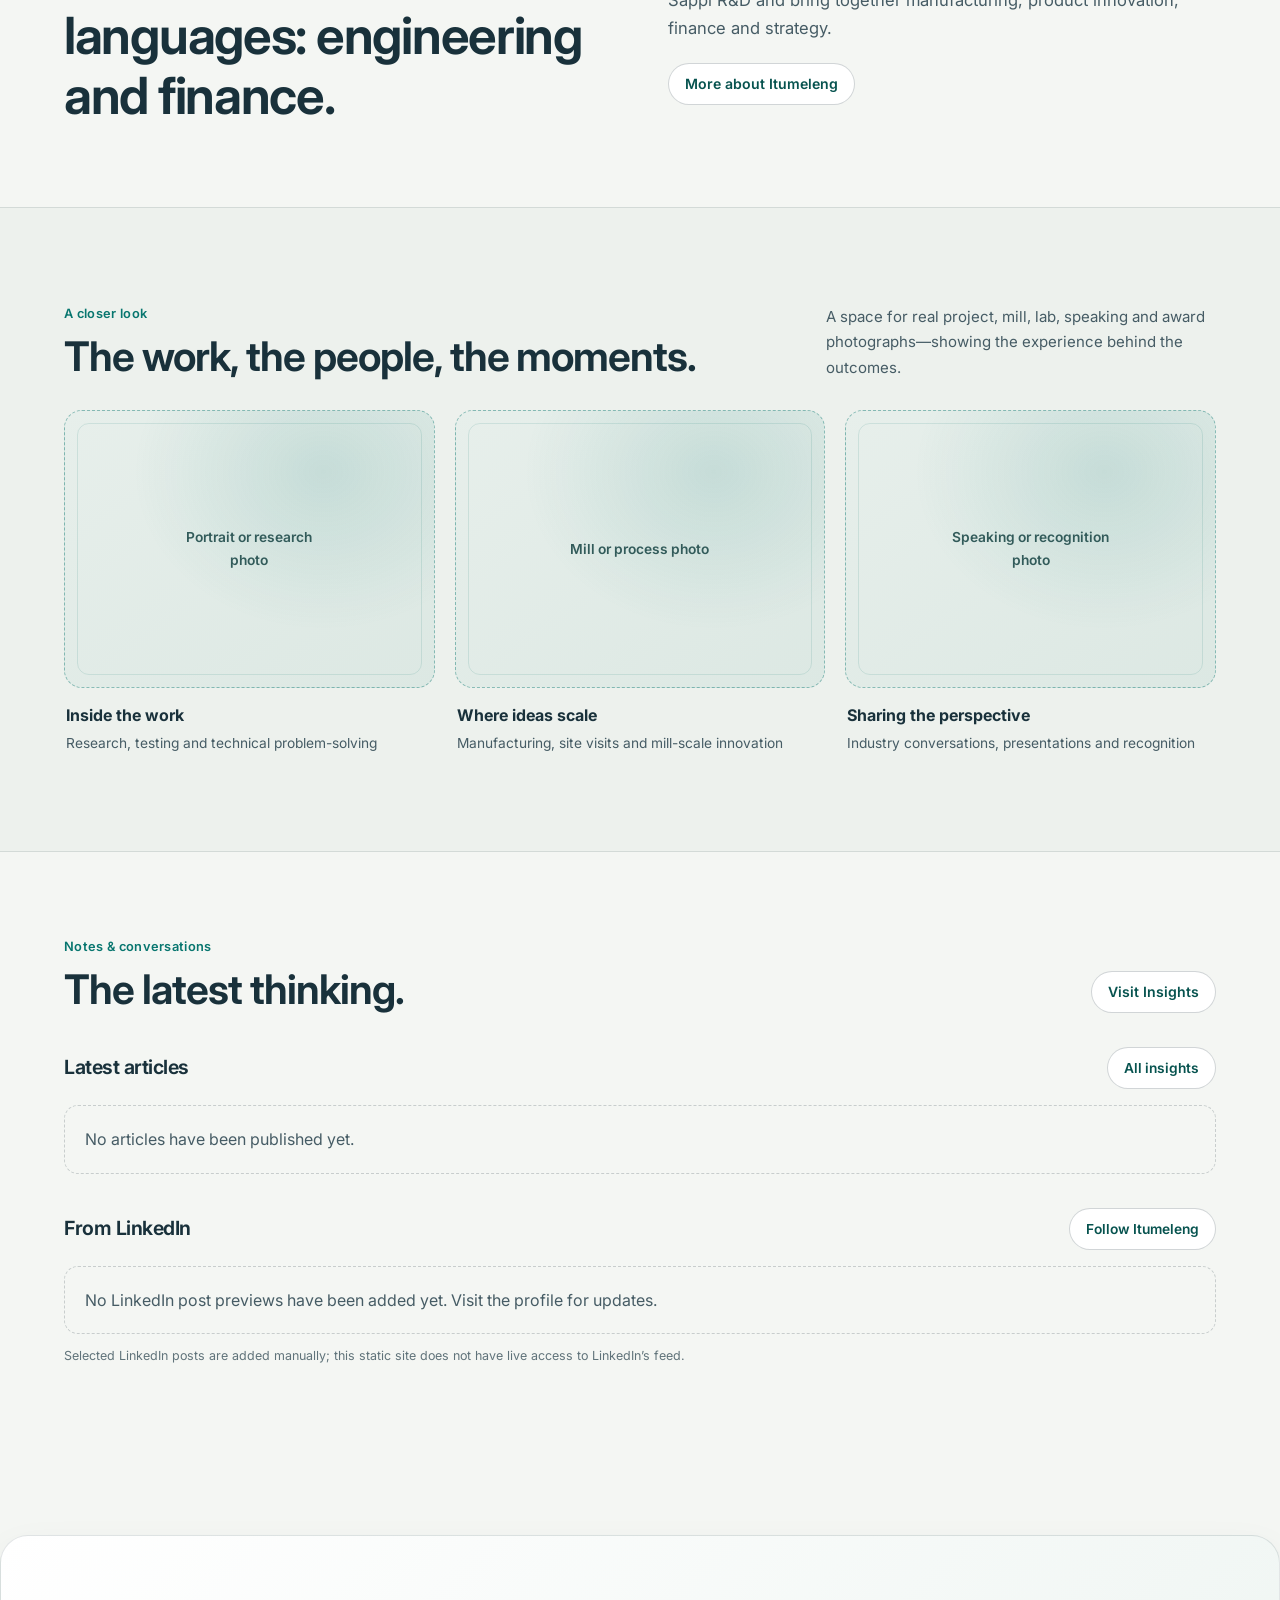
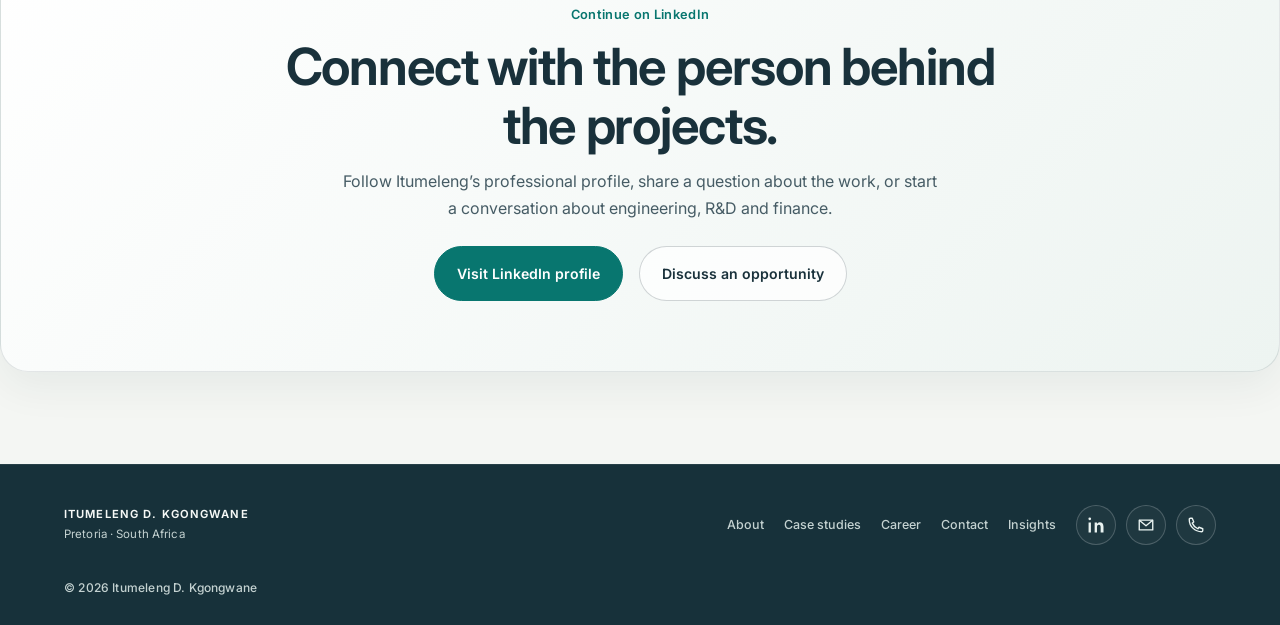
==== commit 656dcb57: "index.html" ====
--- a/index.html
+++ b/index.html
@@ -4,6 +4,7 @@
 <meta charset="utf-8">
 <meta name="viewport" content="width=device-width,initial-scale=1">
 <meta name="description" content="Explore Itumeleng D. Kgongwane’s engineering and finance experience, selected project outcomes, advisory expertise and professional profile.">
+<meta property="og:title" content="Itumeleng D. Kgongwane | Engineering × Finance"><meta property="og:description" content="Explore Itumeleng D. Kgongwane’s engineering and finance experience, selected project outcomes, advisory expertise and professional profile."><meta property="og:type" content="website">
 <title>Itumeleng D. Kgongwane | Engineering × Finance</title>
 <link rel="preconnect" href="https://fonts.googleapis.com">
 <link rel="preconnect" href="https://fonts.gstatic.com" crossorigin>
@@ -17,13 +18,13 @@
   <a class="brand" href="index.html" aria-label="Itumeleng Kgongwane home">
     <svg class="logo" viewBox="0 0 40 40" fill="none" aria-hidden="true"><path d="M20 3L35 11.5V28.5L20 37L5 28.5V11.5Z" stroke="#fff" stroke-width="2" stroke-linejoin="round"/><path d="M12 24L18 17L22 21L28 14" stroke="#38bdf8" stroke-width="2.6" stroke-linecap="round" stroke-linejoin="round"/></svg>
     <span><b>ITUMELENG KGONGWANE</b><small>Engineering × Finance</small></span>
-  </a>
+</a>
   <button class="menu-btn" type="button" aria-label="Open menu" aria-expanded="false" aria-controls="main-navigation">Menu</button>
   <nav class="links" id="main-navigation" aria-label="Main navigation">
     <a class="active" aria-current="page" href="index.html">Home</a><a href="work.html">Selected work</a><a href="expertise.html">Expertise</a><a href="about.html">About</a><a href="insights.html">Insights</a>
-    <details class="nav-more"><summary>More</summary><div class="nav-more-links"><a href="career.html">Career</a><a href="awards.html">Awards</a><a href="search.html">Search</a><a href="contact.html">Contact</a></div></details>
+    <details class="nav-more"><summary>More</summary><div class="nav-more-links"><a href="career.html">Career</a><a href="awards.html">Awards</a><a href="resources.html">Resources</a><a href="search.html">Search</a><a href="contact.html">Contact</a></div></details>
   </nav>
-  <a class="btn primary nav-cta" href="contact.html"><span>Let’s talk</span><span aria-hidden="true">↗</span></a>
+  <a class="btn primary nav-cta" href="contact.html"><span>Let’s talk</span></a>
 </div></header>
 <main id="main">
   <section class="home-hero">
@@ -33,7 +34,7 @@
         <p class="hero-overline">Engineering insight. Commercial perspective.</p>
         <h1>I’m Itumeleng.<br>I turn <span class="cy">technical potential</span> into business value.</h1>
         <p class="lead">Chemical engineer. MS Finance. MBA. I help organisations connect process, product and innovation decisions to outcomes leaders can measure and fund.</p>
-        <div class="btn-row"><a class="btn primary" href="https://www.linkedin.com/in/itumelengidk/" target="_blank" rel="noopener noreferrer">Connect on LinkedIn <span aria-hidden="true">↗</span></a><a class="btn ghost" href="work.html">Explore case studies <span aria-hidden="true">→</span></a></div>
+        <div class="btn-row"><a class="btn primary" href="https://www.linkedin.com/in/itumelengidk/" target="_blank" rel="noopener noreferrer">Connect on LinkedIn</a><a class="btn ghost" href="work.html">Explore case studies</a></div>
         <div class="quick-credentials"><span>Lead Engineer · Sappi R&amp;D</span><span>MS Finance · Fordham Gabelli</span><span>MBA · GIBS</span></div>
       </div>
       <aside class="home-visual" aria-label="Professional snapshot">
@@ -49,15 +50,15 @@
       <div class="carousel-stage" aria-live="off">
         <article class="carousel-slide" role="group" aria-roledescription="slide" aria-label="1 of 3">
           <div class="carousel-art art-award" aria-hidden="true"><span class="art-label">Sappi · Sustainable packaging</span><strong>R87M<br>EBITDA</strong><span class="art-mark">Global Gold · Technical Innovation</span></div>
-          <div class="carousel-copy"><div class="eyebrow">01 · Product innovation</div><h3>A new packaging grade.<br>Measurable growth.</h3><p>Cross-functional product development and launch delivered R87M EBITDA in the first two years and 16% market share in year one.</p><a class="featured-action" href="work.html#case-packaging">See the project <span aria-hidden="true">→</span></a></div>
+          <div class="carousel-copy"><div class="eyebrow">01 · Product innovation</div><h3>A new packaging grade.<br>Measurable growth.</h3><p>Cross-functional product development and launch delivered R87M EBITDA in the first two years and 16% market share in year one.</p><a class="featured-action" href="work.html#case-packaging">See the project</a></div>
         </article>
         <article class="carousel-slide" role="group" aria-roledescription="slide" aria-label="2 of 3" hidden>
           <div class="carousel-art art-mfc" aria-hidden="true"><span class="art-label">Bagasse pulp · Mill scale-up</span><strong>R203M<br>NPV</strong><span class="art-mark">R24M EBITDA · per year</span></div>
-          <div class="carousel-copy"><div class="eyebrow">02 · Advanced materials</div><h3>From promising material<br>to mill-scale opportunity.</h3><p>Explore the technical and commercial work to scale microfibrillated cellulose from bagasse pulp at Stanger Mill.</p><a class="featured-action" href="work.html#case-mfc">See the project <span aria-hidden="true">→</span></a></div>
+          <div class="carousel-copy"><div class="eyebrow">02 · Advanced materials</div><h3>From promising material<br>to mill-scale opportunity.</h3><p>Explore the technical and commercial work to scale microfibrillated cellulose from bagasse pulp at Stanger Mill.</p><a class="featured-action" href="work.html#case-mfc">See the project</a></div>
         </article>
         <article class="carousel-slide" role="group" aria-roledescription="slide" aria-label="3 of 3" hidden>
           <div class="carousel-art art-journal" aria-hidden="true"><span class="art-label">Mill operations · Water efficiency</span><strong>R20M<br>SAVED</strong><span class="art-mark">15 → 9 ML/day water use</span></div>
-          <div class="carousel-copy"><div class="eyebrow">03 · Operational improvement</div><h3>Better mill performance.<br>Measured in value.</h3><p>Filler chemistry reduced fibre costs while daily process visibility helped bring mill water use from 15 to 9 ML/day.</p><a class="featured-action" href="work.html#case-filler-water">See the project <span aria-hidden="true">→</span></a></div>
+          <div class="carousel-copy"><div class="eyebrow">03 · Operational improvement</div><h3>Better mill performance.<br>Measured in value.</h3><p>Filler chemistry reduced fibre costs while daily process visibility helped bring mill water use from 15 to 9 ML/day.</p><a class="featured-action" href="work.html#case-filler-water">See the project</a></div>
         </article>
       </div>
       <div class="carousel-toolbar">
@@ -68,8 +69,8 @@
         </div>
         <div class="carousel-controls">
           <button class="carousel-toggle" type="button" data-carousel-toggle aria-label="Pause slideshow" aria-pressed="false">Ⅱ</button>
-          <button class="carousel-arrow" type="button" data-carousel-prev aria-label="Previous featured item">←</button>
-          <button class="carousel-arrow" type="button" data-carousel-next aria-label="Next featured item">→</button>
+          <button class="carousel-arrow" type="button" data-carousel-prev aria-label="Previous featured item">Previous</button>
+          <button class="carousel-arrow" type="button" data-carousel-next aria-label="Next featured item">Next</button>
         </div>
       </div>
       <p class="visually-hidden" data-carousel-status aria-live="polite"></p>
@@ -78,7 +79,7 @@
 
   <section class="home-proof">
     <div class="wrap">
-      <div class="section-heading-row"><div><div class="eyebrow">Selected outcomes</div><h2>Good engineering should show up in the numbers.</h2></div><a class="text-link" href="work.html">See the project stories <span aria-hidden="true">→</span></a></div>
+      <div class="section-heading-row"><div><div class="eyebrow">Selected outcomes</div><h2>Good engineering should show up in the numbers.</h2></div><a class="text-link" href="work.html">See the project stories</a></div>
       <div class="home-metrics"><article><strong>+141%</strong><span>Bond strength in corrugator trials</span></article><article><strong>−60%</strong><span>Process variability in trials</span></article><article><strong>R20M</strong><span>Cost savings · mill operations</span></article><article><strong>−45%</strong><span>PGM recycle inventory</span></article></div>
       <p class="small-note">Historical, context-specific results—not guarantees of future performance. <a href="work.html">Read the case studies</a>.</p>
     </div>
@@ -88,22 +89,23 @@
     <div class="wrap">
       <div class="eyebrow">Explore the portfolio</div><h2>What brings you here?</h2>
       <div class="path-grid">
-        <a class="path-card" href="expertise.html"><span class="path-number">01</span><span class="path-label">For organisations &amp; investors</span><h3>Find the right expertise</h3><p>See six ways I support technical due diligence, R&amp;D commercialisation, operations and investment decisions.</p><span class="card-link">Explore advisory expertise <b aria-hidden="true">↗</b></span></a>
-        <a class="path-card" href="work.html"><span class="path-number">02</span><span class="path-label">For R&amp;D &amp; operations teams</span><h3>See challenges, decisions and outcomes</h3><p>Read project stories across packaging, advanced materials, mill operations and process engineering.</p><span class="card-link">Read the case studies <b aria-hidden="true">↗</b></span></a>
-        <a class="path-card" href="career.html"><span class="path-number">03</span><span class="path-label">For collaborators</span><h3>Meet the person behind the work</h3><p>Trace a career spanning chemical engineering, mill operations, finance and R&amp;D leadership.</p><span class="card-link">Explore the career journey <b aria-hidden="true">↗</b></span></a>
+        <a class="path-card" href="expertise.html"><span class="path-number">01</span><span class="path-label">For organisations &amp; investors</span><h3>Find the right expertise</h3><p>See six ways I support technical due diligence, R&amp;D commercialisation, operations and investment decisions.</p><span class="card-link">Explore advisory expertise</span></a>
+        <a class="path-card" href="work.html"><span class="path-number">02</span><span class="path-label">For R&amp;D &amp; operations teams</span><h3>See challenges, decisions and outcomes</h3><p>Read project stories across packaging, advanced materials, mill operations and process engineering.</p><span class="card-link">Read the case studies</span></a>
+        <a class="path-card" href="career.html"><span class="path-number">03</span><span class="path-label">For collaborators</span><h3>Meet the person behind the work</h3><p>Trace a career spanning chemical engineering, mill operations, finance and R&amp;D leadership.</p><span class="card-link">Explore the career journey</span></a>
       </div>
+      <a class="btn ghost resource-home-link" href="resources.html">Use the project readiness worksheet</a>
     </div>
   </section>
 
   <section class="home-highlight">
     <div class="wrap highlight-panel">
-      <div><div class="eyebrow">A moment worth celebrating · 2022</div><h2>Sappi Global Gold Technical Innovation Award</h2><p>Recognised for technical innovation in sustainable packaging. A real photograph from the Graz ceremony is not available in the site files.</p><a class="text-link" href="awards.html">Explore awards and recognition <span aria-hidden="true">→</span></a></div>
+      <div><div class="eyebrow">A moment worth celebrating · 2022</div><h2>Sappi Global Gold Technical Innovation Award</h2><p>Recognised for technical innovation in sustainable packaging. A real photograph from the Graz ceremony is not available in the site files.</p><a class="text-link" href="awards.html">Explore awards and recognition</a></div>
       <div class="highlight-art" role="img" aria-label="Graphic tribute to the 2022 Sappi Global Gold award; ceremony photography is not available"><span>GRAZ · 2022</span><strong>GLOBAL<br>GOLD</strong><small>TECHNICAL INNOVATION</small></div>
     </div>
   </section>
 
   <section class="home-about-teaser">
-    <div class="wrap about-teaser-grid"><div><div class="eyebrow">The person behind the work</div><h2>One career. Two languages: engineering and finance.</h2></div><div><p>My work is about making the technical clear enough to act on—and the business case robust enough to invest in. I lead scientists at Sappi R&amp;D and bring together manufacturing, product innovation, finance and strategy.</p><a class="text-link" href="about.html">More about Itumeleng <span aria-hidden="true">→</span></a></div></div>
+    <div class="wrap about-teaser-grid"><div><div class="eyebrow">The person behind the work</div><h2>One career. Two languages: engineering and finance.</h2></div><div><p>My work is about making the technical clear enough to act on—and the business case robust enough to invest in. I lead scientists at Sappi R&amp;D and bring together manufacturing, product innovation, finance and strategy.</p><a class="text-link" href="about.html">More about Itumeleng</a></div></div>
   </section>
 
   <section class="home-showcase page-section-alt" aria-labelledby="showcase-title">
@@ -119,13 +121,13 @@
 
   <section class="home-updates" aria-labelledby="updates-title">
     <div class="wrap">
-      <div class="section-heading-row"><div><div class="eyebrow">Notes &amp; conversations</div><h2 id="updates-title">The latest thinking.</h2></div><a class="text-link" href="insights.html">Visit Insights <span aria-hidden="true">→</span></a></div>
-      <div class="updates-group"><div class="updates-group-heading"><h3>Latest articles</h3><a href="insights.html">All insights →</a></div><div class="content-card-grid" data-articles data-limit="3" data-placeholder-count="3"><p class="content-empty">Loading articles…</p></div><p class="content-error" data-content-error hidden>Articles could not be loaded. Please visit the Insights page or try again later.</p></div>
-      <div class="updates-group"><div class="updates-group-heading"><h3>From LinkedIn</h3><a href="https://www.linkedin.com/in/itumelengidk/" target="_blank" rel="noopener noreferrer">Follow Itumeleng <span aria-hidden="true">↗</span></a></div><div class="content-card-grid linkedin-card-grid" data-linkedin-posts data-limit="4" data-placeholder-count="4"><p class="content-empty">Loading LinkedIn posts…</p></div><p class="content-error" data-content-error hidden>LinkedIn previews could not be loaded. Visit Itumeleng’s profile for the latest posts.</p><p class="updates-note">Selected LinkedIn posts are added manually; this static site does not have live access to LinkedIn’s feed.</p></div>
+      <div class="section-heading-row"><div><div class="eyebrow">Notes &amp; conversations</div><h2 id="updates-title">The latest thinking.</h2></div><a class="text-link" href="insights.html">Visit Insights</a></div>
+      <div class="updates-group"><div class="updates-group-heading"><h3>Latest articles</h3><a class="text-link" href="insights.html">All insights</a></div><div class="content-card-grid" data-articles data-limit="3"><p class="content-empty">Loading articles…</p></div><p class="content-error" data-content-error hidden>Articles could not be loaded. Please visit the Insights page or try again later.</p></div>
+      <div class="updates-group"><div class="updates-group-heading"><h3>From LinkedIn</h3><a class="text-link" href="https://www.linkedin.com/in/itumelengidk/" target="_blank" rel="noopener noreferrer">Follow Itumeleng</a></div><div class="content-card-grid linkedin-card-grid" data-linkedin-posts data-limit="4"><p class="content-empty">Loading LinkedIn posts…</p></div><p class="content-error" data-content-error hidden>LinkedIn previews could not be loaded. Visit Itumeleng’s profile for the latest posts.</p><p class="updates-note">Selected LinkedIn posts are added manually; this static site does not have live access to LinkedIn’s feed.</p></div>
     </div>
   </section>
 
-  <section class="home-cta"><div class="wrap cta-panel"><div class="eyebrow">Continue on LinkedIn</div><h2>Connect with the person behind the projects.</h2><p>Follow Itumeleng’s professional profile, share a question about the work, or start a conversation about engineering, R&amp;D and finance.</p><div class="btn-row home-social-actions"><a class="btn primary" href="https://www.linkedin.com/in/itumelengidk/" target="_blank" rel="noopener noreferrer">Visit LinkedIn profile <span aria-hidden="true">↗</span></a><a class="btn ghost" href="contact.html">Discuss an opportunity <span aria-hidden="true">→</span></a></div></div></section>
+  <section class="home-cta"><div class="wrap cta-panel"><div class="eyebrow">Continue on LinkedIn</div><h2>Connect with the person behind the projects.</h2><p>Follow Itumeleng’s professional profile, share a question about the work, or start a conversation about engineering, R&amp;D and finance.</p><div class="btn-row home-social-actions"><a class="btn primary" href="https://www.linkedin.com/in/itumelengidk/" target="_blank" rel="noopener noreferrer">Visit LinkedIn profile</a><a class="btn ghost" href="contact.html">Discuss an opportunity</a></div></div></section>
 </main>
 <footer><div class="wrap footer-inner"><a class="brand" href="index.html"><span><b>ITUMELENG D. KGONGWANE</b><small>Pretoria · South Africa</small></span></a><nav aria-label="Footer navigation"><a href="about.html">About</a><a href="work.html">Case studies</a><a href="career.html">Career</a><a href="contact.html">Contact</a><a href="insights.html">Insights</a></nav><div class="footer-social" aria-label="Contact Itumeleng">
 <a href="https://www.linkedin.com/in/itumelengidk/" target="_blank" rel="noopener noreferrer" aria-label="LinkedIn profile"><svg viewBox="0 0 24 24" aria-hidden="true"><path d="M5.2 8.6H2.1V22h3.1V8.6ZM3.65 2A1.8 1.8 0 1 0 3.7 5.6 1.8 1.8 0 0 0 3.65 2ZM22 14.3c0-4-2.1-5.9-4.9-5.9a4.2 4.2 0 0 0-3.8 2.1V8.6h-3.1V22h3.1v-6.6c0-1.8.35-3.6 2.6-3.6s2.3 2.1 2.3 3.7V22H22v-7.7Z"/></svg></a>
@@ -134,5 +136,6 @@
 </div><span class="copyright">© 2026 Itumeleng D. Kgongwane</span></div></footer>
 <script src="script.js"></script>
 <script src="content.js"></script>
+<script src="site.js"></script>
 </body>
 </html>
--- a/style.css
+++ b/style.css
@@ -2020,6 +2020,147 @@
   .showcase-intro{margin-top:12px}
 }
 
+.text-link{
+  min-height:42px;
+  justify-content:center;
+  padding:9px 16px;
+  border:1px solid var(--line2);
+  border-radius:999px;
+  background:var(--card);
+  color:var(--cyd);
+  text-decoration:none;
+  transition:background-color .2s,border-color .2s,color .2s;
+}
+.text-link:hover{
+  border-color:var(--cy);
+  background:var(--cy);
+  color:#08212c;
+  text-decoration:none;
+}
+:root[data-theme="dark"] .text-link{color:var(--cy2)}
+:root[data-theme="dark"] .text-link:hover{color:#08212c}
+.text-link:focus-visible,.featured-action:focus-visible{
+  outline:3px solid var(--cy);
+  outline-offset:3px;
+}
+.featured-carousel .carousel-arrow{
+  width:auto;
+  min-width:86px;
+  height:44px;
+  padding:0 14px;
+  border-radius:999px;
+  font-size:.72rem;
+  letter-spacing:.04em;
+}
+
+.resource-layout{
+  display:grid;
+  grid-template-columns:minmax(240px,.72fr) minmax(0,1.28fr);
+  gap:clamp(28px,6vw,82px);
+  align-items:start;
+}
+.resource-intro{
+  position:sticky;
+  top:120px;
+  padding:clamp(22px,3vw,34px);
+  border:1px solid var(--line);
+  border-radius:20px;
+  background:var(--card);
+}
+.resource-intro h2{margin-bottom:16px;font-size:clamp(1.7rem,3vw,2.4rem)}
+.resource-intro>p{margin-top:14px;color:var(--body);font-size:.92rem}
+.resource-intro .resource-progress{color:var(--cyd);font-weight:700}
+:root[data-theme="dark"] .resource-intro .resource-progress{color:var(--cy2)}
+.resource-storage-note{font-size:.8rem!important}
+.resource-actions{display:grid;gap:10px;margin-top:22px}
+.resource-actions .btn{justify-content:center;padding:13px 18px;font-size:.7rem;letter-spacing:.1em}
+.resource-error{padding:10px;border-left:3px solid #b54d3d;color:#8f3428!important}
+.resource-checklist{display:grid;gap:14px}
+.resource-checklist fieldset{
+  min-width:0;
+  padding:20px;
+  border:1px solid var(--line);
+  border-radius:16px;
+  background:var(--card);
+}
+.resource-checklist legend{
+  padding:0 8px;
+  color:var(--text);
+  font-size:1.04rem;
+  font-weight:700;
+}
+.resource-checklist legend span{
+  margin-right:8px;
+  color:var(--cyd);
+  font:600 .72rem var(--mono);
+}
+:root[data-theme="dark"] .resource-checklist legend span{color:var(--cy2)}
+.resource-checklist label{
+  display:flex;
+  align-items:flex-start;
+  gap:12px;
+  padding:13px 4px;
+  border-top:1px solid var(--line);
+  color:var(--body);
+  cursor:pointer;
+}
+.resource-checklist label:first-of-type{border-top:0}
+.resource-checklist input{
+  width:19px;
+  height:19px;
+  flex:none;
+  margin-top:2px;
+  accent-color:var(--cyd);
+}
+:root[data-theme="dark"] .resource-checklist input{accent-color:var(--cy)}
+.resource-checklist label:focus-within{outline:2px solid var(--cy);outline-offset:3px}
+.resource-home-link{margin-top:22px}
+.insights-filters{
+  display:grid;
+  grid-template-columns:repeat(2,minmax(0,1fr));
+  gap:14px;
+  margin:0 0 22px;
+}
+.insights-filters[hidden]{display:none}
+.insights-filters label{display:grid;gap:6px;color:var(--body);font-size:.82rem;font-weight:600}
+.insights-filters input,.insights-filters select{
+  min-width:0;
+  min-height:46px;
+  padding:10px 12px;
+  border:1px solid var(--line2);
+  border-radius:10px;
+  background:var(--card);
+  color:var(--text);
+  font:400 .9rem Inter,sans-serif;
+}
+.insights-filters input:focus,.insights-filters select:focus{outline:3px solid rgba(8,118,111,.2);border-color:var(--cy)}
+
+@media(max-width:800px){
+  .resource-layout{grid-template-columns:1fr}
+  .resource-intro{position:static}
+}
+@media(max-width:560px){
+  .insights-filters{grid-template-columns:1fr}
+  .featured-carousel .carousel-arrow{min-width:72px;padding:0 10px;font-size:.65rem}
+}
+@media print{
+  body{background:#fff!important;color:#111!important}
+  .nav,footer,.resource-actions,.skip-link,.page-next{display:none!important}
+  main,.page-section,.page-section-alt{background:#fff!important}
+  .page-hero{padding:20px 0}
+  .page-hero h1{font-size:28pt}
+  .resource-layout{display:block}
+  .resource-intro,.resource-checklist fieldset{break-inside:avoid;border:1px solid #999;background:#fff;box-shadow:none}
+  .resource-intro{margin-bottom:16px;padding:14px}
+  .resource-intro h2{font-size:17pt}
+  .resource-intro>p,.resource-checklist label{color:#222!important}
+  .resource-checklist{gap:8px}
+  .resource-checklist fieldset{margin-bottom:8px;padding:10px}
+  .resource-checklist legend,.resource-checklist legend span{color:#111!important}
+  .resource-checklist label{padding:6px 2px}
+  .resource-checklist input{accent-color:#111}
+}
+
 /* The original navy and cyan palette is available as a user-selectable theme. */
 :root[data-theme="dark"]{
   color-scheme:dark;
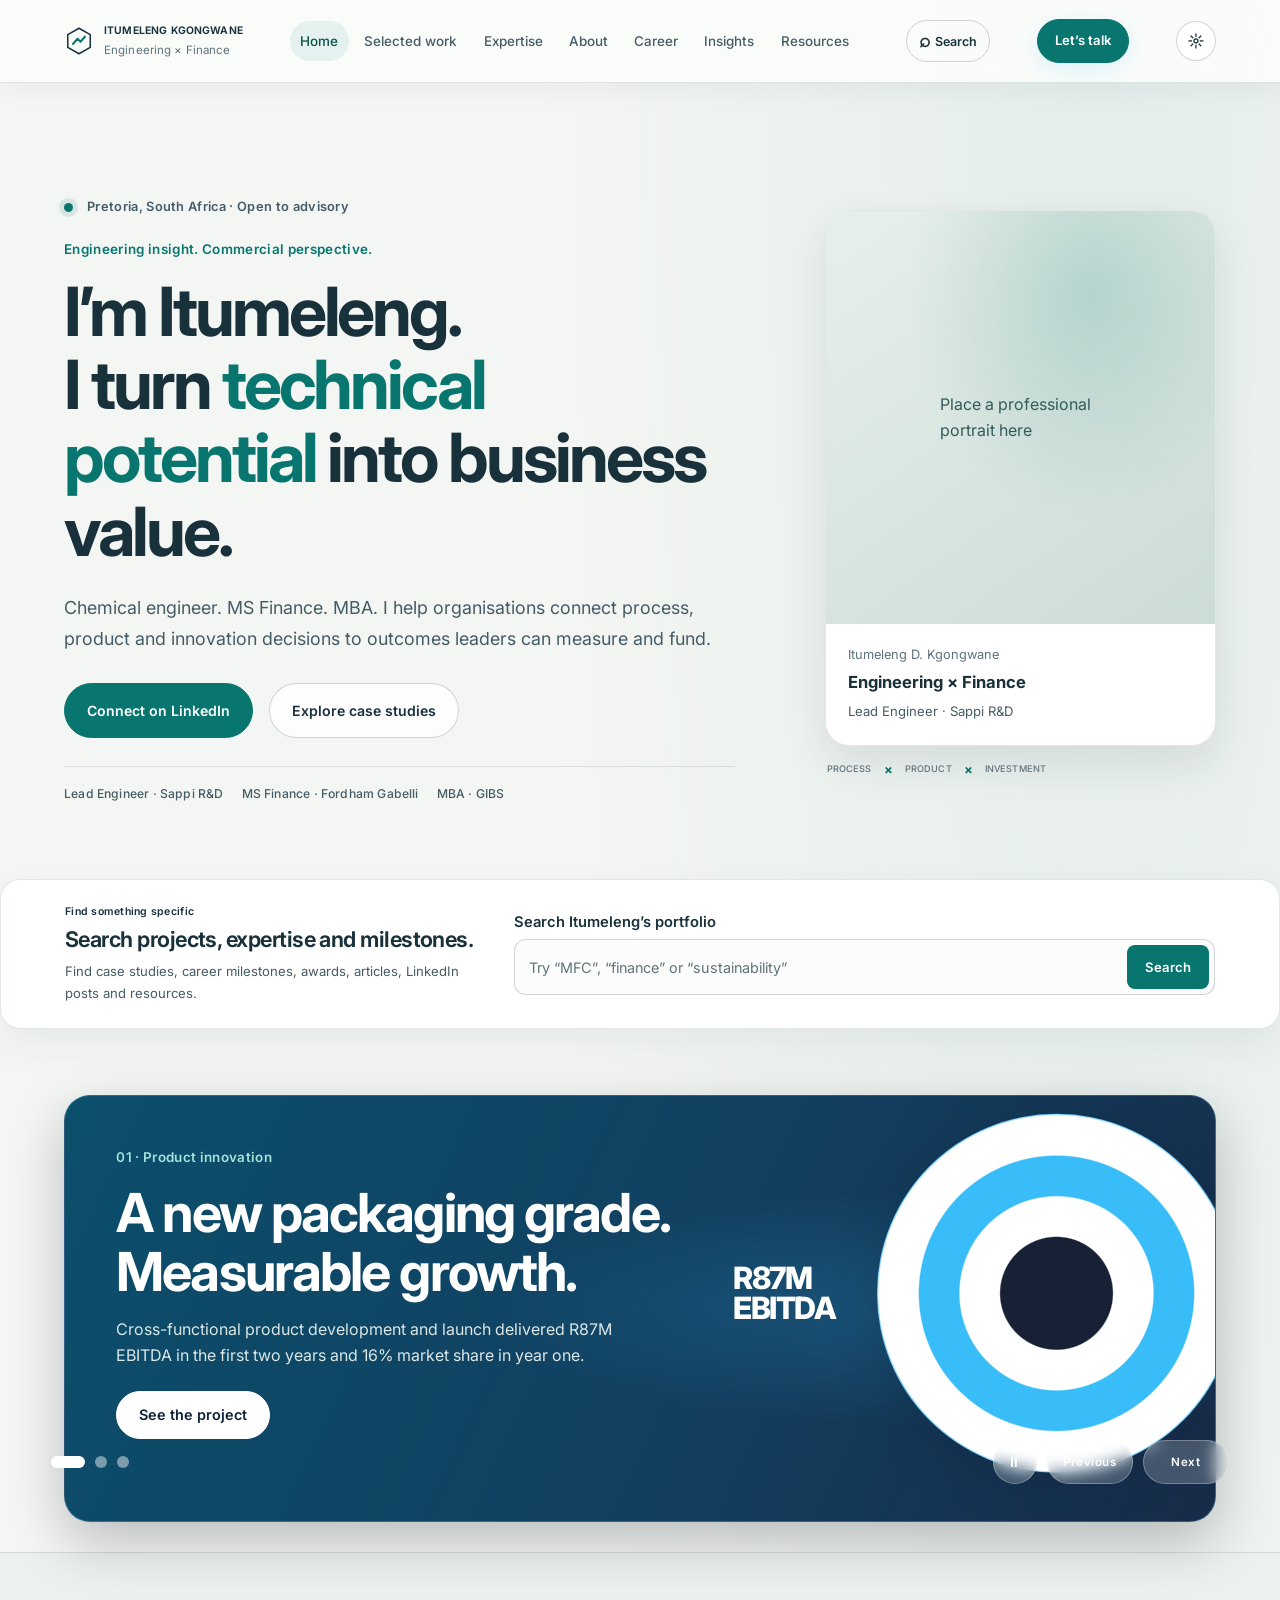
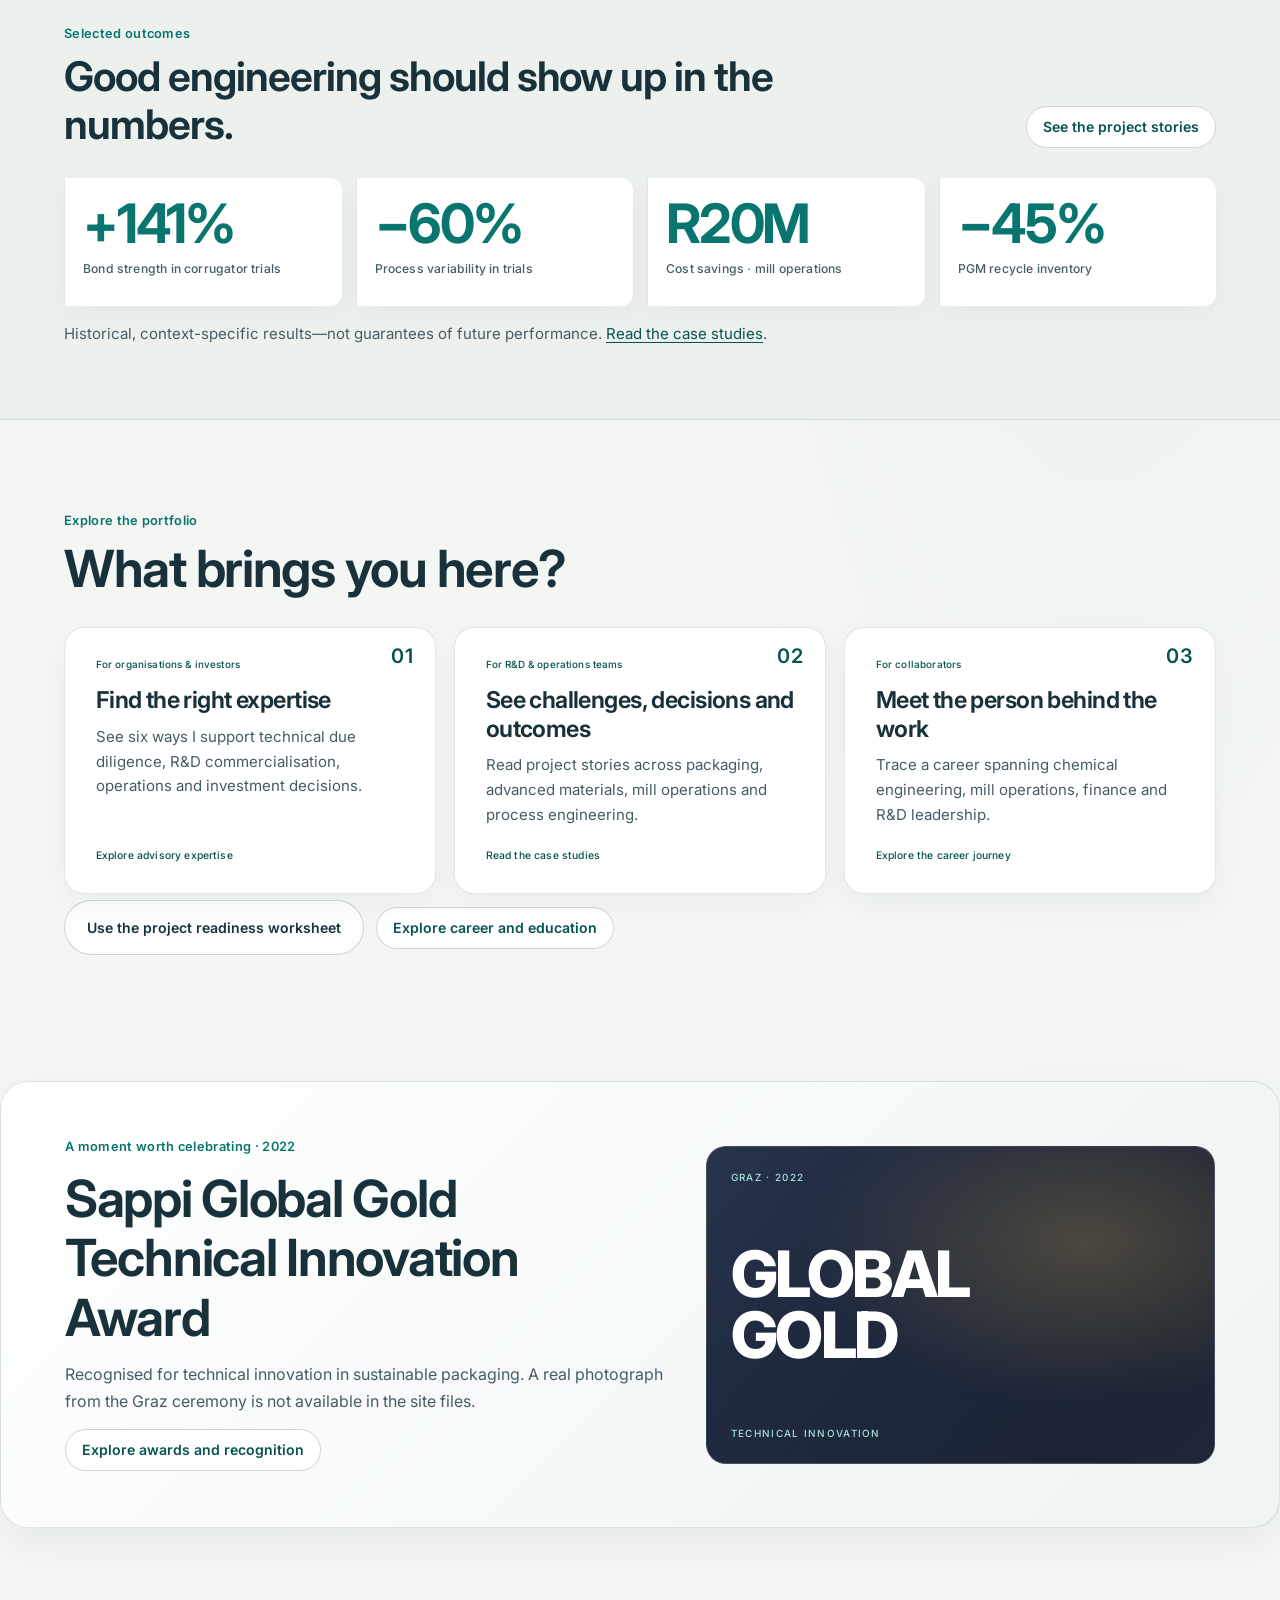
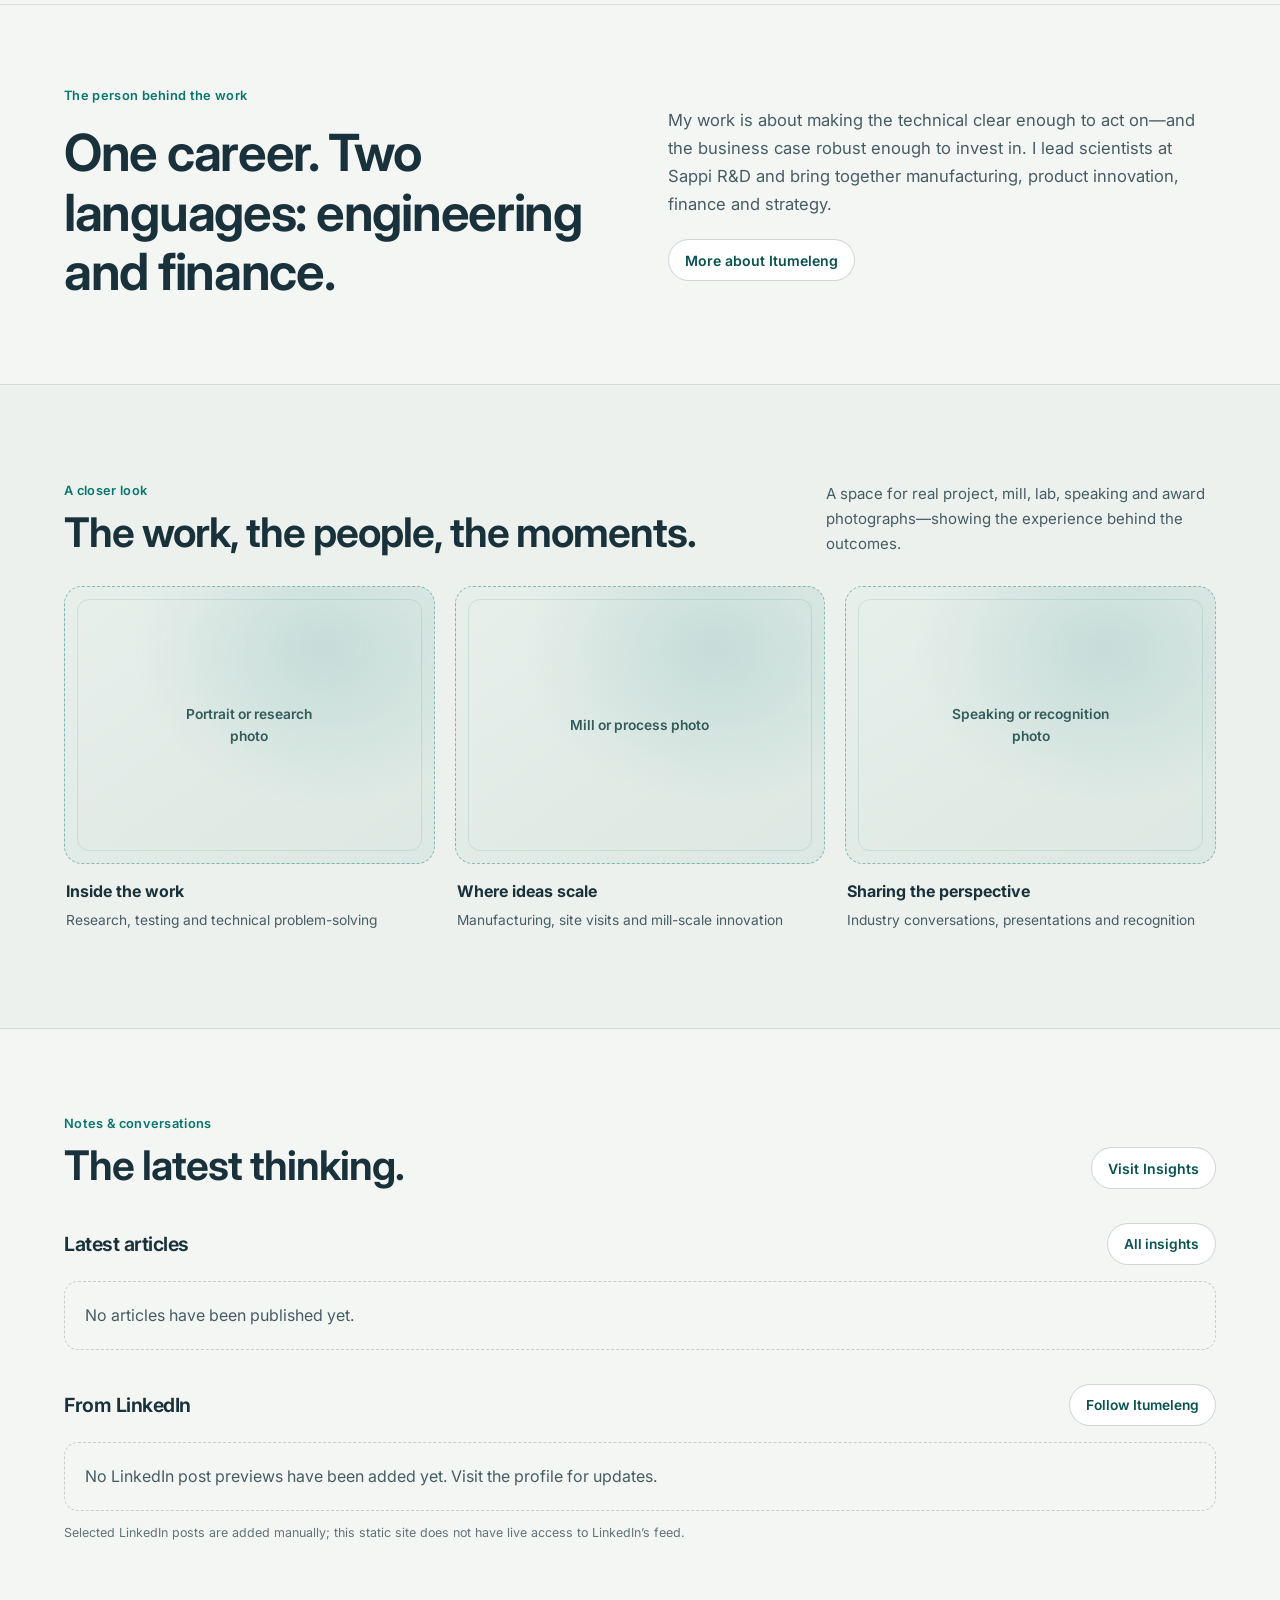
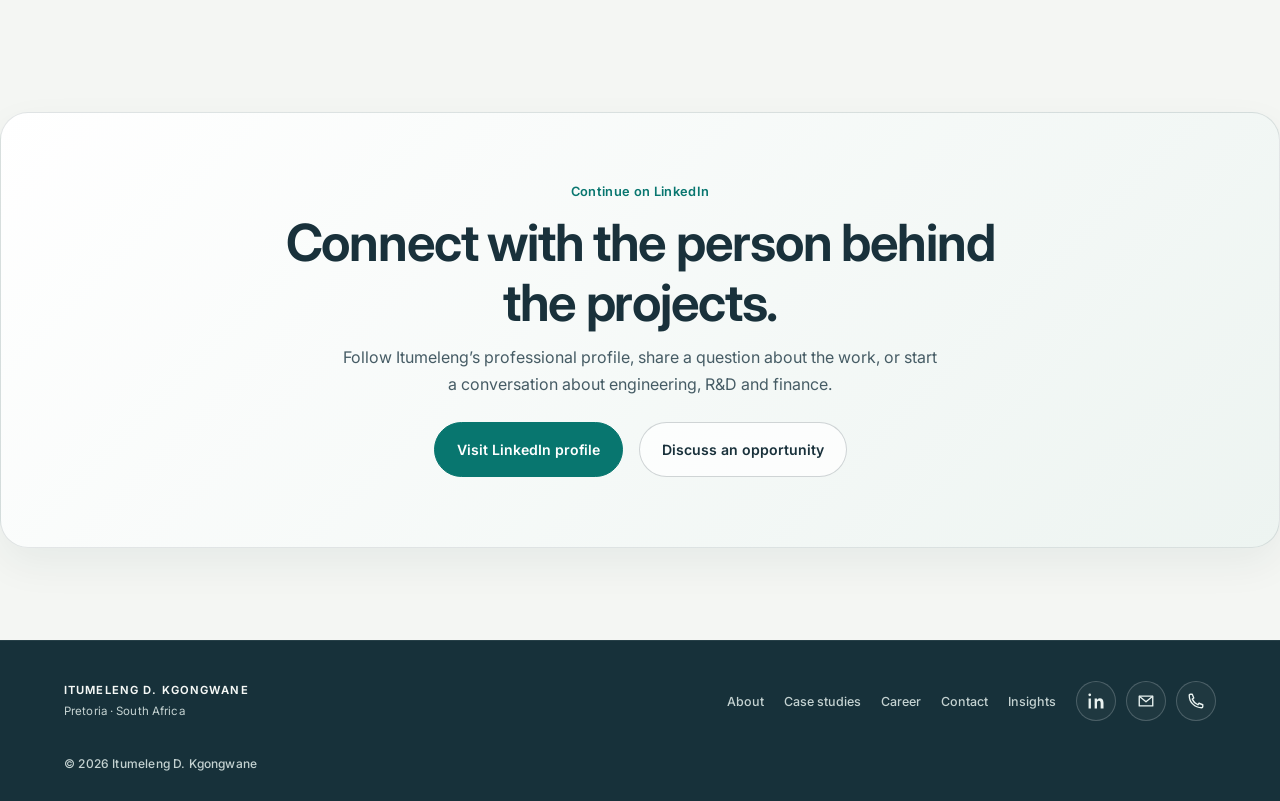
==== commit d05a61da: "index.html" ====
--- a/index.html
+++ b/index.html
@@ -20,10 +20,7 @@
     <span><b>ITUMELENG KGONGWANE</b><small>Engineering × Finance</small></span>
 </a>
   <button class="menu-btn" type="button" aria-label="Open menu" aria-expanded="false" aria-controls="main-navigation">Menu</button>
-  <nav class="links" id="main-navigation" aria-label="Main navigation">
-    <a class="active" aria-current="page" href="index.html">Home</a><a href="work.html">Selected work</a><a href="expertise.html">Expertise</a><a href="about.html">About</a><a href="insights.html">Insights</a>
-    <details class="nav-more"><summary>More</summary><div class="nav-more-links"><a href="career.html">Career</a><a href="awards.html">Awards</a><a href="resources.html">Resources</a><a href="search.html">Search</a><a href="contact.html">Contact</a></div></details>
-  </nav>
+  <nav class="links" id="main-navigation" aria-label="Main navigation"><a class="active" aria-current="page" href="index.html">Home</a><a href="work.html">Selected work</a><a href="expertise.html">Expertise</a><a href="about.html">About</a><a href="career.html">Career</a><a href="insights.html">Insights</a><a href="resources.html">Resources</a></nav><a class="nav-search" href="search.html" aria-label="Search the portfolio"><span class="nav-search-icon" aria-hidden="true">⌕</span><span>Search</span></a>
   <a class="btn primary nav-cta" href="contact.html"><span>Let’s talk</span></a>
 </div></header>
 <main id="main">
@@ -41,6 +38,23 @@
         <figure class="owner-portrait"><div class="owner-photo-space" role="img" aria-label="Portrait placeholder: add a professional photograph of Itumeleng"><span>Place a professional portrait here</span></div><figcaption><span>Itumeleng D. Kgongwane</span><b>Engineering × Finance</b><small>Lead Engineer · Sappi R&amp;D</small></figcaption></figure>
         <div class="visual-caption"><span>PROCESS</span><b>×</b><span>PRODUCT</span><b>×</b><span>INVESTMENT</span></div>
       </aside>
+    </div>
+  </section>
+
+  <section class="home-search-section" aria-label="Search the portfolio">
+    <div class="wrap search-card home-search-card">
+      <div>
+        <div class="eyebrow">Find something specific</div>
+        <h2>Search projects, expertise and milestones.</h2>
+        <p>Find case studies, career milestones, awards, articles, LinkedIn posts and resources.</p>
+      </div>
+      <form class="site-search" action="search.html" method="get" role="search">
+        <label for="home-site-search-input">Search Itumeleng’s portfolio</label>
+        <div class="site-search-control">
+          <input id="home-site-search-input" type="search" name="q" placeholder="Try “MFC”, “finance” or “sustainability”">
+          <button type="submit">Search</button>
+        </div>
+      </form>
     </div>
   </section>
 
@@ -93,7 +107,10 @@
         <a class="path-card" href="work.html"><span class="path-number">02</span><span class="path-label">For R&amp;D &amp; operations teams</span><h3>See challenges, decisions and outcomes</h3><p>Read project stories across packaging, advanced materials, mill operations and process engineering.</p><span class="card-link">Read the case studies</span></a>
         <a class="path-card" href="career.html"><span class="path-number">03</span><span class="path-label">For collaborators</span><h3>Meet the person behind the work</h3><p>Trace a career spanning chemical engineering, mill operations, finance and R&amp;D leadership.</p><span class="card-link">Explore the career journey</span></a>
       </div>
-      <a class="btn ghost resource-home-link" href="resources.html">Use the project readiness worksheet</a>
+      <div class="home-path-actions">
+        <a class="btn ghost resource-home-link" href="resources.html">Use the project readiness worksheet</a>
+        <a class="text-link" href="career.html">Explore career and education</a>
+      </div>
     </div>
   </section>
 
--- a/style.css
+++ b/style.css
@@ -2401,8 +2401,8 @@
 :root[data-theme="dark"] .testimonial-note{color:var(--body)}
 :root[data-theme="dark"] .article-reader-image{border:1px solid var(--line)}
 
-/* Primary navigation: five destinations, grouped secondary pages, one clear action */
-@media(min-width:1001px){
+/* Primary navigation keeps key destinations and search directly available. */
+@media(min-width:1221px){
   .nav .wrap{min-height:82px}
   .nav .menu-btn{display:none}
   .nav .links{
@@ -2483,7 +2483,7 @@
   }
   .nav .nav-cta span{display:inline}
 }
-@media(max-width:1000px){
+@media(max-width:1220px){
   .nav .wrap{height:auto;min-height:72px}
   .nav .links{
     position:absolute;
@@ -2554,15 +2554,66 @@
   .nav .theme-toggle-label{display:none}
 }
 @media(max-width:560px){
-  .nav .wrap{height:auto;min-height:66px;gap:9px}
-  .nav .brand{gap:9px;min-width:0}
+  .nav .wrap{height:auto;min-height:66px;gap:5px}
+  .nav .brand{gap:6px;min-width:0}
   .nav .brand .logo{width:30px;height:30px}
   .nav .brand b{font-size:.64rem;letter-spacing:0}
   .nav .brand small{font-size:.54rem;letter-spacing:0}
-  .nav .menu-btn{padding:8px 11px;font-size:.75rem}
+  .nav .menu-btn{padding:8px 9px;font-size:.7rem}
   .nav .nav-cta{display:none}
   .nav .links{max-height:calc(100dvh - 66px)}
   .nav .nav-more-links{padding-left:12px}
+  .nav .nav-search,.nav .theme-toggle{width:34px;min-width:34px}
+}
+
+.nav .nav-search{
+  min-height:42px;
+  display:inline-flex;
+  flex:none;
+  align-items:center;
+  justify-content:center;
+  gap:5px;
+  padding:0 12px;
+  border:1px solid var(--line2);
+  border-radius:999px;
+  color:var(--text);
+  font:600 .78rem Inter,sans-serif;
+  white-space:nowrap;
+  transition:background-color .2s,border-color .2s,color .2s;
+}
+.nav .nav-search:hover,.nav .nav-search:focus-visible{
+  border-color:var(--cy);
+  background:rgba(8,118,111,.09);
+  color:var(--cyd);
+}
+.nav .nav-search[aria-current="page"]{
+  border-color:var(--cy);
+  background:rgba(8,118,111,.09);
+  color:var(--cyd);
+}
+.nav-search-icon{font-size:1.2rem;line-height:1}
+.nav .nav-search:focus-visible{outline:2px solid var(--cy);outline-offset:2px}
+.nav .links a[aria-current="page"]{color:var(--cyd)}
+:root[data-theme="dark"] .nav .nav-search:hover,
+:root[data-theme="dark"] .nav .nav-search:focus-visible,
+:root[data-theme="dark"] .nav .nav-search[aria-current="page"]{color:var(--cy2)}
+.home-search-card{margin-top:0}
+.home-search-card .eyebrow{margin-bottom:8px;font-size:.66rem}
+.home-search-card h2{margin-bottom:8px}
+.home-search-card .site-search label{margin-bottom:8px}
+.home-path-actions,.related-destinations{display:flex;align-items:center;gap:12px;flex-wrap:wrap}
+.home-path-actions{margin-top:6px}
+.related-destinations{margin-top:28px}
+.home-path-actions .resource-home-link{margin-top:0}
+
+@media(max-width:1220px){
+  .nav .nav-search{min-width:40px;width:40px;padding:0}
+  .nav .nav-search>span:last-child{display:none}
+}
+@media(max-width:560px){
+  .home-search-card{grid-template-columns:1fr;gap:16px}
+  .home-path-actions,.related-destinations{align-items:stretch}
+  .home-path-actions .btn,.related-destinations .btn{width:100%;justify-content:center}
 }
 
 .nav .links a:focus-visible,.nav .nav-more summary:focus-visible,
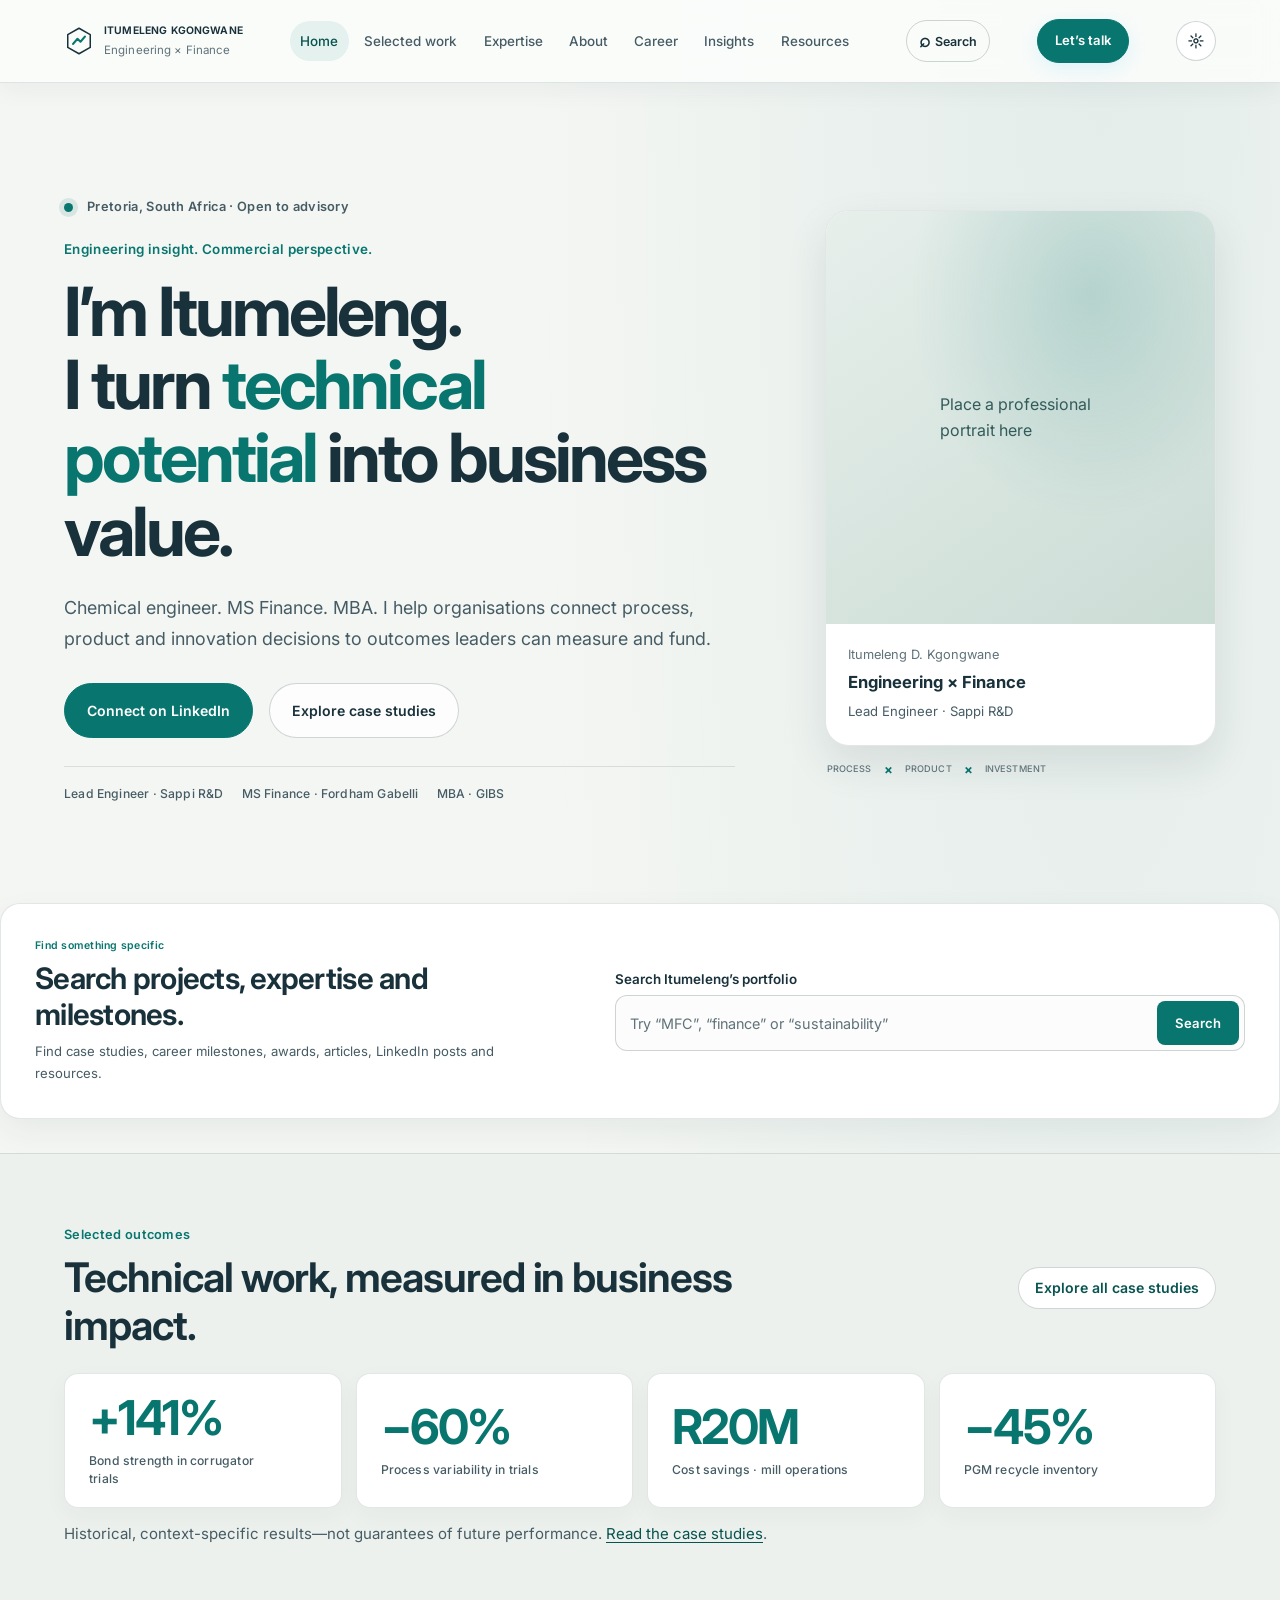
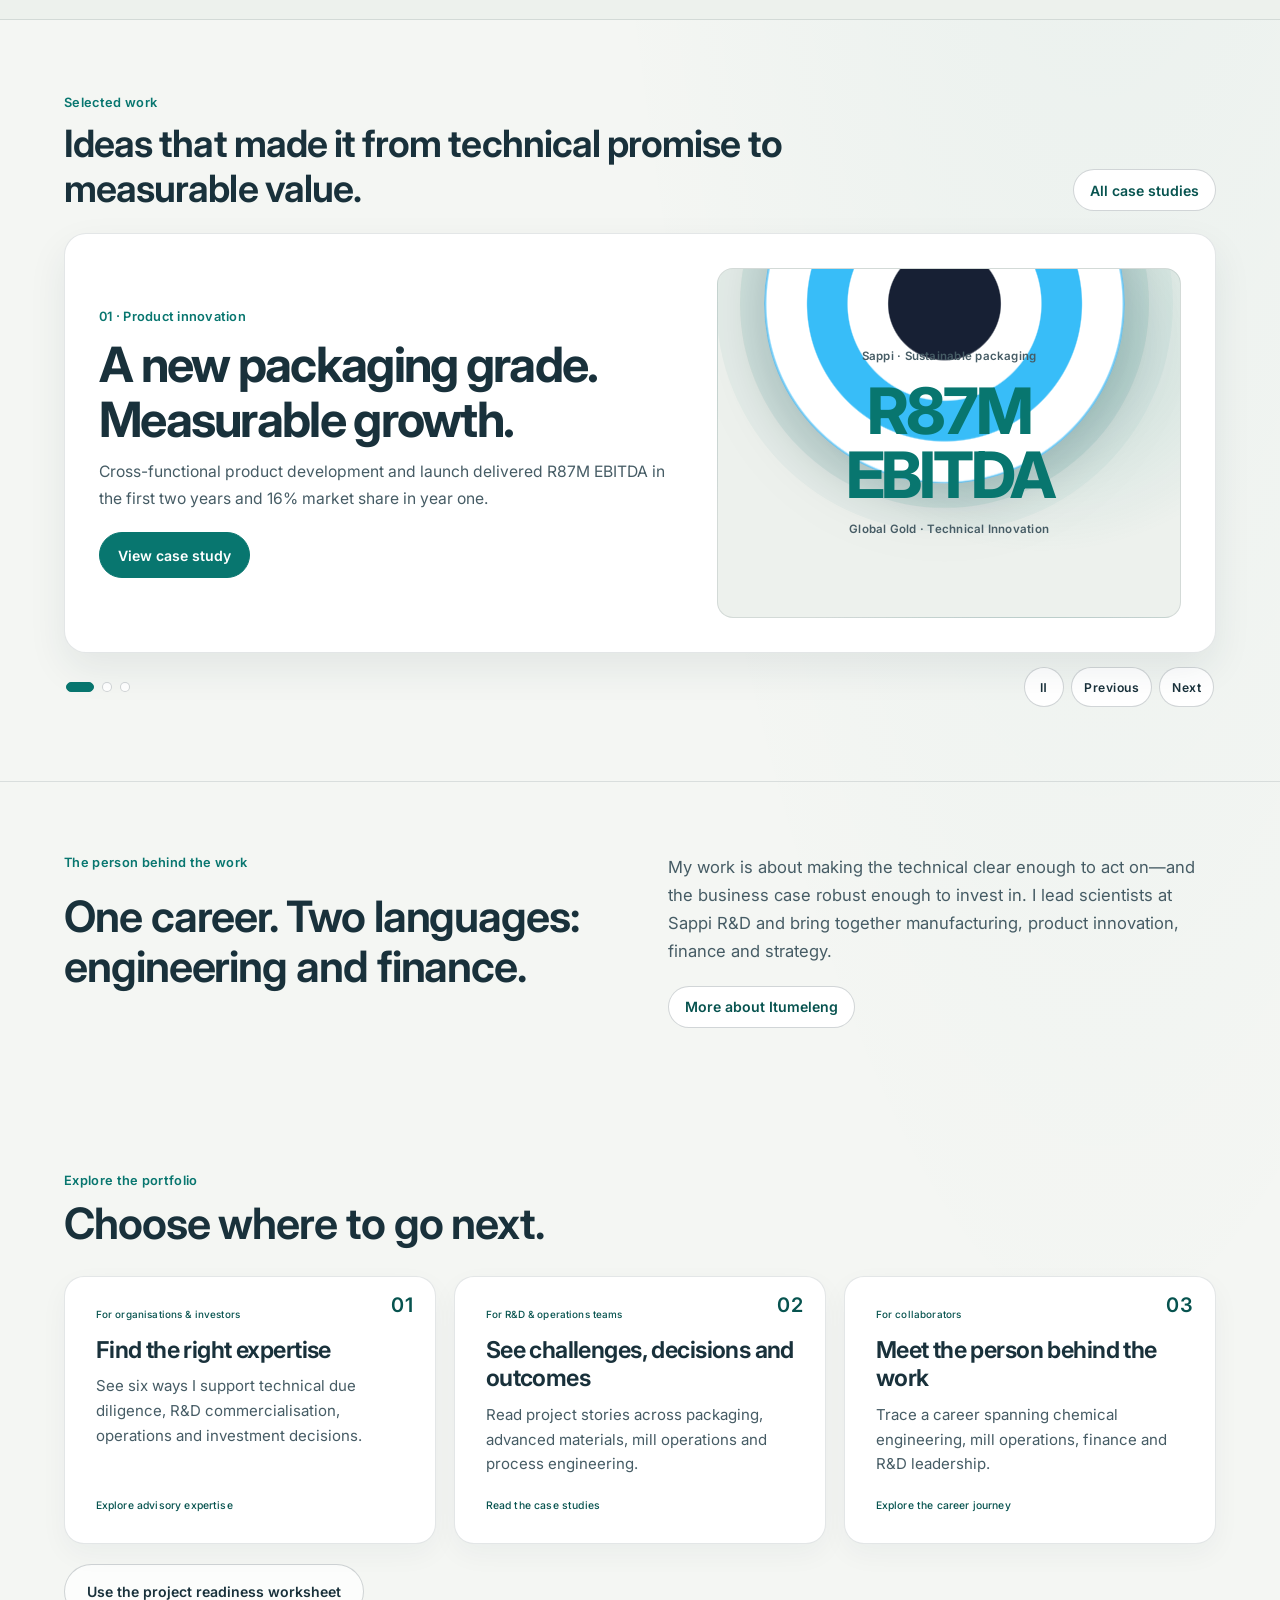
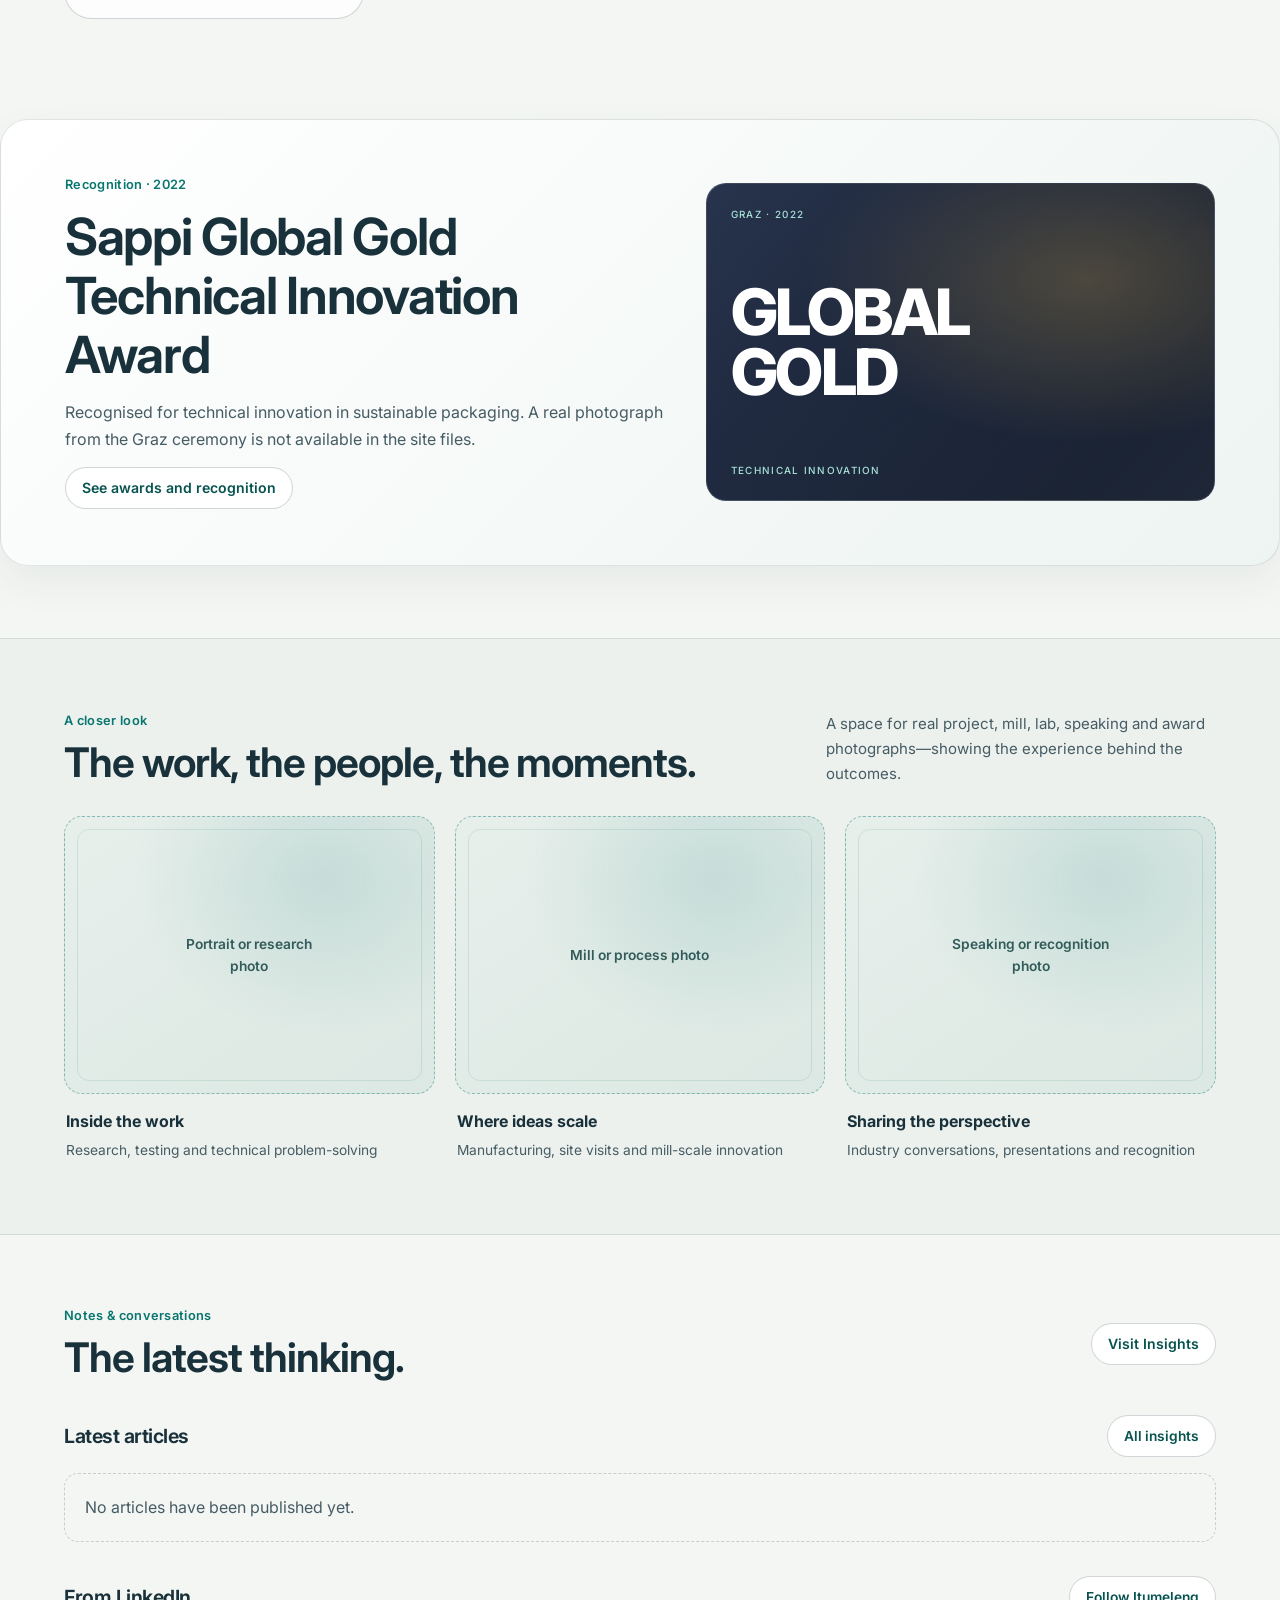
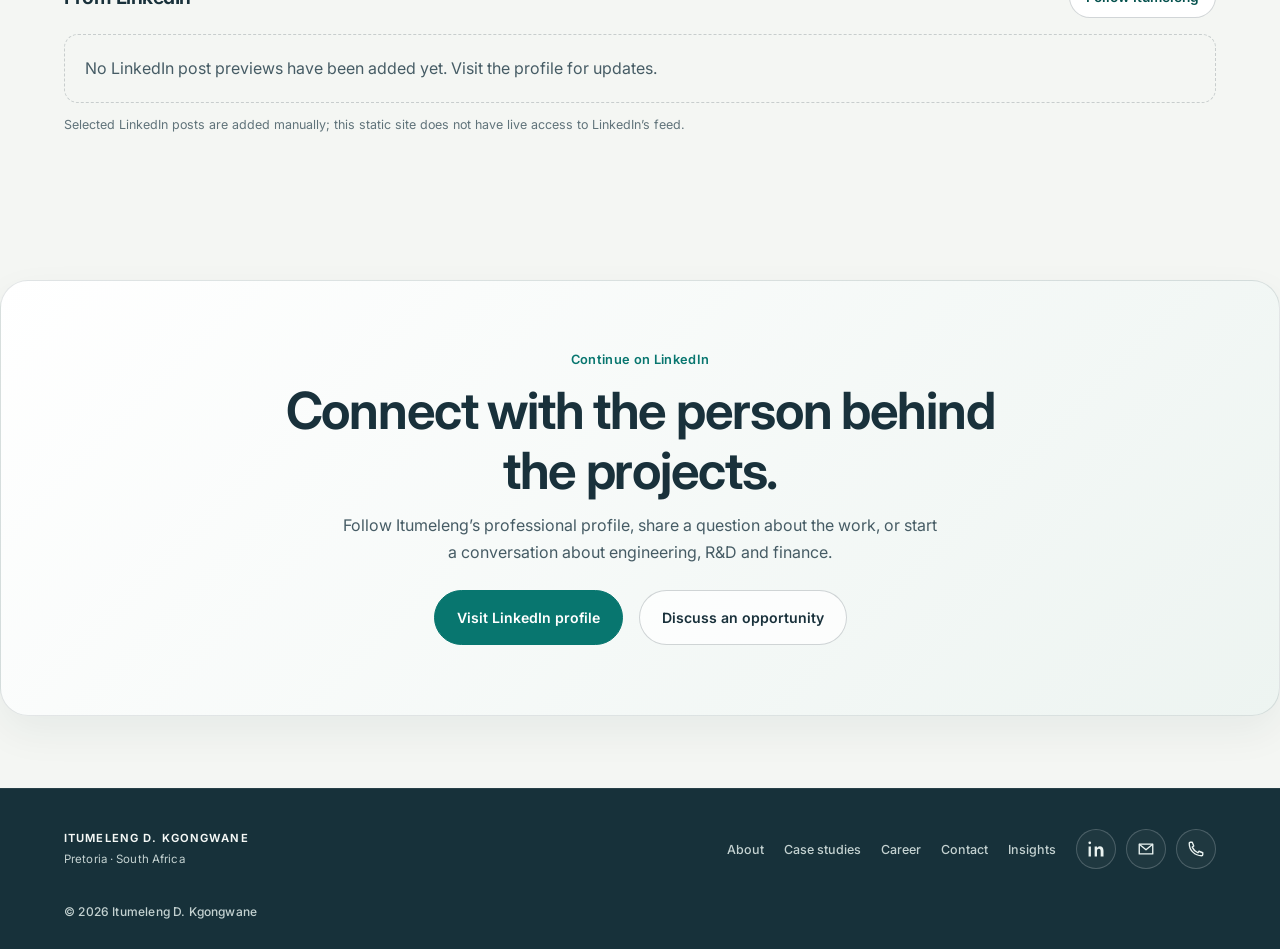
==== commit f6417873: "index.html" ====
--- a/index.html
+++ b/index.html
@@ -58,21 +58,29 @@
     </div>
   </section>
 
+  <section class="home-proof">
+    <div class="wrap">
+      <div class="section-heading-row"><div><div class="eyebrow">Selected outcomes</div><h2>Technical work, measured in business impact.</h2></div><a class="text-link" href="work.html">Explore all case studies</a></div>
+      <div class="home-metrics"><article><strong>+141%</strong><span>Bond strength in corrugator trials</span></article><article><strong>−60%</strong><span>Process variability in trials</span></article><article><strong>R20M</strong><span>Cost savings · mill operations</span></article><article><strong>−45%</strong><span>PGM recycle inventory</span></article></div>
+      <p class="small-note">Historical, context-specific results—not guarantees of future performance. <a href="work.html">Read the case studies</a>.</p>
+    </div>
+  </section>
+
   <section class="featured-carousel content-carousel" aria-label="Featured work" aria-roledescription="carousel" tabindex="0">
     <div class="wrap">
-      <h2 class="visually-hidden">Featured case studies</h2>
+      <div class="carousel-heading"><div><div class="eyebrow">Selected work</div><h2>Ideas that made it from technical promise to measurable value.</h2></div><a class="text-link" href="work.html">All case studies</a></div>
       <div class="carousel-stage" aria-live="off">
         <article class="carousel-slide" role="group" aria-roledescription="slide" aria-label="1 of 3">
+          <div class="carousel-copy"><div class="eyebrow">01 · Product innovation</div><h3>A new packaging grade.<br>Measurable growth.</h3><p>Cross-functional product development and launch delivered R87M EBITDA in the first two years and 16% market share in year one.</p><a class="featured-action" href="work.html#case-packaging">View case study</a></div>
           <div class="carousel-art art-award" aria-hidden="true"><span class="art-label">Sappi · Sustainable packaging</span><strong>R87M<br>EBITDA</strong><span class="art-mark">Global Gold · Technical Innovation</span></div>
-          <div class="carousel-copy"><div class="eyebrow">01 · Product innovation</div><h3>A new packaging grade.<br>Measurable growth.</h3><p>Cross-functional product development and launch delivered R87M EBITDA in the first two years and 16% market share in year one.</p><a class="featured-action" href="work.html#case-packaging">See the project</a></div>
         </article>
         <article class="carousel-slide" role="group" aria-roledescription="slide" aria-label="2 of 3" hidden>
+          <div class="carousel-copy"><div class="eyebrow">02 · Advanced materials</div><h3>From promising material<br>to mill-scale opportunity.</h3><p>Explore the technical and commercial work to scale microfibrillated cellulose from bagasse pulp at Stanger Mill.</p><a class="featured-action" href="work.html#case-mfc">View case study</a></div>
           <div class="carousel-art art-mfc" aria-hidden="true"><span class="art-label">Bagasse pulp · Mill scale-up</span><strong>R203M<br>NPV</strong><span class="art-mark">R24M EBITDA · per year</span></div>
-          <div class="carousel-copy"><div class="eyebrow">02 · Advanced materials</div><h3>From promising material<br>to mill-scale opportunity.</h3><p>Explore the technical and commercial work to scale microfibrillated cellulose from bagasse pulp at Stanger Mill.</p><a class="featured-action" href="work.html#case-mfc">See the project</a></div>
         </article>
         <article class="carousel-slide" role="group" aria-roledescription="slide" aria-label="3 of 3" hidden>
+          <div class="carousel-copy"><div class="eyebrow">03 · Operational improvement</div><h3>Better mill performance.<br>Measured in value.</h3><p>Filler chemistry reduced fibre costs while daily process visibility helped bring mill water use from 15 to 9 ML/day.</p><a class="featured-action" href="work.html#case-filler-water">View case study</a></div>
           <div class="carousel-art art-journal" aria-hidden="true"><span class="art-label">Mill operations · Water efficiency</span><strong>R20M<br>SAVED</strong><span class="art-mark">15 → 9 ML/day water use</span></div>
-          <div class="carousel-copy"><div class="eyebrow">03 · Operational improvement</div><h3>Better mill performance.<br>Measured in value.</h3><p>Filler chemistry reduced fibre costs while daily process visibility helped bring mill water use from 15 to 9 ML/day.</p><a class="featured-action" href="work.html#case-filler-water">See the project</a></div>
         </article>
       </div>
       <div class="carousel-toolbar">
@@ -91,17 +99,13 @@
     </div>
   </section>
 
-  <section class="home-proof">
-    <div class="wrap">
-      <div class="section-heading-row"><div><div class="eyebrow">Selected outcomes</div><h2>Good engineering should show up in the numbers.</h2></div><a class="text-link" href="work.html">See the project stories</a></div>
-      <div class="home-metrics"><article><strong>+141%</strong><span>Bond strength in corrugator trials</span></article><article><strong>−60%</strong><span>Process variability in trials</span></article><article><strong>R20M</strong><span>Cost savings · mill operations</span></article><article><strong>−45%</strong><span>PGM recycle inventory</span></article></div>
-      <p class="small-note">Historical, context-specific results—not guarantees of future performance. <a href="work.html">Read the case studies</a>.</p>
-    </div>
+  <section class="home-about-teaser">
+    <div class="wrap about-teaser-grid"><div><div class="eyebrow">The person behind the work</div><h2>One career. Two languages: engineering and finance.</h2></div><div><p>My work is about making the technical clear enough to act on—and the business case robust enough to invest in. I lead scientists at Sappi R&amp;D and bring together manufacturing, product innovation, finance and strategy.</p><a class="text-link" href="about.html">More about Itumeleng</a></div></div>
   </section>
 
   <section class="home-paths">
     <div class="wrap">
-      <div class="eyebrow">Explore the portfolio</div><h2>What brings you here?</h2>
+      <div class="eyebrow">Explore the portfolio</div><h2>Choose where to go next.</h2>
       <div class="path-grid">
         <a class="path-card" href="expertise.html"><span class="path-number">01</span><span class="path-label">For organisations &amp; investors</span><h3>Find the right expertise</h3><p>See six ways I support technical due diligence, R&amp;D commercialisation, operations and investment decisions.</p><span class="card-link">Explore advisory expertise</span></a>
         <a class="path-card" href="work.html"><span class="path-number">02</span><span class="path-label">For R&amp;D &amp; operations teams</span><h3>See challenges, decisions and outcomes</h3><p>Read project stories across packaging, advanced materials, mill operations and process engineering.</p><span class="card-link">Read the case studies</span></a>
@@ -109,20 +113,15 @@
       </div>
       <div class="home-path-actions">
         <a class="btn ghost resource-home-link" href="resources.html">Use the project readiness worksheet</a>
-        <a class="text-link" href="career.html">Explore career and education</a>
       </div>
     </div>
   </section>
 
   <section class="home-highlight">
     <div class="wrap highlight-panel">
-      <div><div class="eyebrow">A moment worth celebrating · 2022</div><h2>Sappi Global Gold Technical Innovation Award</h2><p>Recognised for technical innovation in sustainable packaging. A real photograph from the Graz ceremony is not available in the site files.</p><a class="text-link" href="awards.html">Explore awards and recognition</a></div>
+      <div><div class="eyebrow">Recognition · 2022</div><h2>Sappi Global Gold Technical Innovation Award</h2><p>Recognised for technical innovation in sustainable packaging. A real photograph from the Graz ceremony is not available in the site files.</p><a class="text-link" href="awards.html">See awards and recognition</a></div>
       <div class="highlight-art" role="img" aria-label="Graphic tribute to the 2022 Sappi Global Gold award; ceremony photography is not available"><span>GRAZ · 2022</span><strong>GLOBAL<br>GOLD</strong><small>TECHNICAL INNOVATION</small></div>
     </div>
-  </section>
-
-  <section class="home-about-teaser">
-    <div class="wrap about-teaser-grid"><div><div class="eyebrow">The person behind the work</div><h2>One career. Two languages: engineering and finance.</h2></div><div><p>My work is about making the technical clear enough to act on—and the business case robust enough to invest in. I lead scientists at Sappi R&amp;D and bring together manufacturing, product innovation, finance and strategy.</p><a class="text-link" href="about.html">More about Itumeleng</a></div></div>
   </section>
 
   <section class="home-showcase page-section-alt" aria-labelledby="showcase-title">
--- a/style.css
+++ b/style.css
@@ -2741,3 +2741,307 @@
 @media(prefers-reduced-motion:reduce){
   .theme-toggle,.content-card{transition:none}
 }
+
+/* Homepage flow and featured work use the same surfaces in both themes. */
+.home-search-section{padding:24px 0 34px}
+.home-search-card{
+  grid-template-columns:minmax(0,.9fr) minmax(320px,1.1fr);
+  gap:clamp(22px,5vw,64px);
+  padding:clamp(22px,3vw,34px);
+  border:1px solid var(--line);
+  border-radius:20px;
+  background:var(--card);
+  box-shadow:0 12px 32px rgba(25,49,59,.06);
+}
+.home-search-card .eyebrow{color:var(--cy)}
+.home-search-card h2{font-size:clamp(1.35rem,2.4vw,1.85rem);line-height:1.2}
+.home-search-card .site-search label{font-size:.84rem}
+.home-proof{
+  padding:clamp(44px,6vw,72px) 0;
+  border-block:1px solid var(--line);
+}
+.home-proof .section-heading-row{align-items:center;margin-bottom:24px}
+.home-proof .section-heading-row h2{max-width:760px}
+.home-metrics article{
+  min-height:122px;
+  display:flex;
+  flex-direction:column;
+  justify-content:center;
+  padding:20px clamp(14px,2vw,24px);
+  border:1px solid var(--line);
+  border-radius:14px;
+  background:var(--card);
+}
+.home-metrics strong{color:var(--cy);font-size:clamp(2rem,4vw,3rem)}
+.home-metrics span{max-width:24ch;color:var(--body);font-size:.76rem;line-height:1.45}
+.home-proof .small-note{margin-top:14px}
+
+.featured-carousel{
+  padding:clamp(42px,6vw,74px) 0;
+  background:transparent;
+}
+.featured-carousel .wrap{max-width:var(--max)}
+.carousel-heading{
+  display:flex;
+  align-items:end;
+  justify-content:space-between;
+  gap:24px;
+  margin-bottom:22px;
+}
+.carousel-heading .eyebrow{margin-bottom:8px;color:var(--cy)}
+.carousel-heading h2{
+  max-width:790px;
+  font-size:clamp(1.55rem,3vw,2.35rem);
+  line-height:1.2;
+}
+.featured-carousel .carousel-stage,
+.featured-carousel .carousel-slide{min-height:clamp(330px,34vw,420px)}
+.featured-carousel .carousel-slide{
+  grid-template-columns:minmax(0,1.1fr) minmax(260px,.9fr);
+  gap:clamp(20px,4vw,56px);
+  align-items:stretch;
+  padding:clamp(20px,3vw,34px);
+  overflow:hidden;
+  border:1px solid var(--line);
+  border-radius:22px;
+  background:var(--card);
+  box-shadow:0 16px 38px rgba(25,49,59,.08);
+}
+.featured-carousel .carousel-copy{
+  grid-column:1;
+  grid-row:1;
+  align-self:center;
+  max-width:620px;
+  padding:0;
+}
+.featured-carousel .carousel-copy .eyebrow{
+  margin-bottom:12px;
+  color:var(--cy);
+  font-size:.8rem;
+  letter-spacing:.02em;
+}
+.featured-carousel .carousel-copy h3{
+  margin-bottom:12px;
+  color:var(--text);
+  font-size:clamp(1.8rem,3.8vw,3.25rem);
+  line-height:1.12;
+  letter-spacing:-.035em;
+}
+.featured-carousel .carousel-copy p{
+  max-width:58ch;
+  color:var(--body);
+  font-size:.98rem;
+  line-height:1.7;
+}
+.featured-carousel .featured-action{
+  min-height:46px;
+  margin-top:20px;
+  padding:0 18px;
+  border:1px solid var(--cy);
+  border-radius:999px;
+  background:var(--cy);
+  color:#fff;
+  font:600 .88rem Inter,sans-serif;
+}
+.featured-carousel .featured-action:hover{
+  transform:translateY(-2px);
+  border-color:var(--cyd);
+  background:var(--cyd);
+}
+.featured-carousel .carousel-art{
+  --art-accent:rgba(8,118,111,.18);
+  position:relative;
+  min-height:100%;
+  aspect-ratio:auto;
+  display:flex;
+  align-items:center;
+  justify-content:center;
+  gap:14px;
+  padding:26px;
+  overflow:hidden;
+  border:1px solid var(--line);
+  border-radius:16px;
+  background:
+    radial-gradient(ellipse at 70% 22%,var(--art-accent),transparent 54%),
+    var(--bg2);
+  color:var(--text);
+}
+.featured-carousel .carousel-art::before{
+  content:"";
+  position:absolute;
+  inset:10%;
+  border:1px solid var(--line);
+  border-radius:50%;
+  box-shadow:0 0 0 24px color-mix(in srgb,var(--art-accent) 48%,transparent),
+    0 0 0 48px color-mix(in srgb,var(--art-accent) 24%,transparent);
+  pointer-events:none;
+}
+.featured-carousel .carousel-art::after{display:none}
+.featured-carousel .carousel-art>*{position:relative;z-index:1}
+.featured-carousel .carousel-art .art-label,
+.featured-carousel .carousel-art .art-mark{
+  display:block;
+  color:var(--body);
+  font:600 .72rem/1.45 Inter,sans-serif;
+  letter-spacing:.02em;
+  text-align:center;
+  text-transform:none;
+}
+.featured-carousel .carousel-art strong{
+  width:auto;
+  color:var(--cy);
+  font:750 clamp(2.2rem,5vw,4rem)/1 var(--head);
+  letter-spacing:-.05em;
+  text-align:center;
+  text-shadow:none;
+}
+.featured-carousel .art-mfc{--art-accent:rgba(8,118,111,.23)}
+.featured-carousel .art-journal{--art-accent:rgba(94,117,129,.2)}
+.featured-carousel .carousel-toolbar{
+  position:static;
+  display:flex;
+  justify-content:space-between;
+  align-items:center;
+  gap:16px;
+  padding:14px 2px 0;
+}
+.featured-carousel .carousel-pagination{gap:8px}
+.featured-carousel .carousel-dot{
+  width:10px;
+  height:10px;
+  border:1px solid var(--line2);
+  background:var(--card);
+}
+.featured-carousel .carousel-dot[aria-current="true"]{
+  width:28px;
+  border-color:var(--cy);
+  background:var(--cy);
+}
+.featured-carousel .carousel-controls{gap:7px}
+.featured-carousel .carousel-arrow,
+.featured-carousel .carousel-toggle{
+  width:auto;
+  min-width:44px;
+  height:40px;
+  padding:0 12px;
+  border:1px solid var(--line2);
+  border-radius:999px;
+  background:var(--card);
+  color:var(--text);
+  font:600 .76rem Inter,sans-serif;
+  backdrop-filter:none;
+}
+.featured-carousel .carousel-toggle{min-width:40px;padding:0}
+.featured-carousel .carousel-arrow:hover,
+.featured-carousel .carousel-toggle:hover{
+  transform:translateY(-1px);
+  border-color:var(--cy);
+  background:var(--bg2);
+  color:var(--cyd);
+}
+.featured-carousel:focus-visible{outline:2px solid var(--cy);outline-offset:4px}
+.featured-carousel .carousel-slide:not([hidden]){animation:carousel-fade-in .28s ease-out}
+:root[data-theme="dark"] .featured-carousel .carousel-art{
+  --art-accent:rgba(56,189,248,.2);
+}
+:root[data-theme="dark"] .featured-carousel .carousel-art strong{color:var(--cy2)}
+:root[data-theme="dark"] .featured-carousel .carousel-art .art-label,
+:root[data-theme="dark"] .featured-carousel .carousel-art .art-mark{color:var(--body)}
+:root[data-theme="dark"] .featured-carousel .featured-action{color:#0a1628}
+:root[data-theme="dark"] .featured-carousel .featured-action:hover{background:var(--cy2);border-color:var(--cy2)}
+:root[data-theme="dark"] .featured-carousel .carousel-arrow,
+:root[data-theme="dark"] .featured-carousel .carousel-toggle{border-color:var(--line2);background:var(--card);color:var(--text)}
+:root[data-theme="dark"] .featured-carousel .carousel-arrow:hover,
+:root[data-theme="dark"] .featured-carousel .carousel-toggle:hover{background:var(--card2);color:var(--cy2)}
+
+.home-about-teaser{padding:clamp(42px,6vw,72px) 0}
+.home-about-teaser .about-teaser-grid{align-items:start}
+.home-about-teaser h2{max-width:600px;font-size:clamp(1.8rem,3.4vw,2.7rem);line-height:1.16}
+.about-teaser-grid p{max-width:62ch}
+.home-paths{padding:clamp(42px,6vw,72px) 0}
+.home-paths> .wrap>.eyebrow{margin-bottom:8px}
+.home-paths> .wrap>h2{font-size:clamp(1.8rem,3.4vw,2.7rem)}
+.home-path-actions{margin-top:20px}
+.home-highlight{padding:28px 0 clamp(42px,6vw,72px)}
+.home-showcase{padding-block:clamp(42px,6vw,72px)}
+.home-updates{padding:clamp(42px,6vw,72px) 0}
+.home-updates .section-heading-row{align-items:center}
+.home-cta{padding:clamp(42px,6vw,72px) 0}
+
+:root[data-theme="dark"] .home-search-card,
+:root[data-theme="dark"] .home-metrics article,
+:root[data-theme="dark"] .featured-carousel .carousel-slide,
+:root[data-theme="dark"] .featured-carousel .carousel-art,
+:root[data-theme="dark"] .featured-carousel .carousel-arrow,
+:root[data-theme="dark"] .featured-carousel .carousel-toggle{
+  border-color:var(--line);
+  background-color:var(--card);
+}
+:root[data-theme="dark"] .featured-carousel .carousel-art{
+  background:
+    radial-gradient(ellipse at 70% 22%,var(--art-accent),transparent 54%),
+    var(--card2);
+}
+
+@media(max-width:760px){
+  .home-search-card{grid-template-columns:1fr;gap:16px}
+  .carousel-heading{align-items:start}
+  .featured-carousel .carousel-stage,
+  .featured-carousel .carousel-slide{min-height:0}
+  .featured-carousel .carousel-slide{
+    display:grid;
+    grid-template-columns:1fr;
+    gap:18px;
+    padding:20px;
+  }
+  .featured-carousel .carousel-copy{grid-column:1;grid-row:1;max-width:100%}
+  .featured-carousel .carousel-art{
+    position:relative;
+    inset:auto;
+    grid-column:1;
+    grid-row:2;
+    width:100%;
+    min-height:150px;
+    aspect-ratio:2.5/1;
+    flex-direction:row;
+    flex-wrap:wrap;
+    opacity:1;
+    pointer-events:auto;
+  }
+  .featured-carousel .carousel-art strong{
+    display:block;
+    width:auto;
+  }
+  .featured-carousel .carousel-art strong{font-size:2rem}
+  .featured-carousel .carousel-art .art-label,
+  .featured-carousel .carousel-art .art-mark{font-size:.7rem}
+  .featured-carousel .carousel-toolbar{
+    position:static;
+    display:flex;
+    grid-template-columns:none;
+    padding:14px 2px 0;
+  }
+  .home-proof .section-heading-row{align-items:start}
+}
+@media(max-width:560px){
+  .home-proof .section-heading-row,.carousel-heading,.home-updates .section-heading-row{flex-direction:column;align-items:flex-start}
+  .home-metrics{gap:10px}
+  .home-metrics article{min-height:106px;padding:14px}
+  .home-metrics strong{font-size:2rem}
+  .home-metrics span{font-size:.68rem}
+  .featured-carousel .carousel-slide{padding:18px}
+  .featured-carousel .carousel-copy h3{font-size:1.9rem}
+  .featured-carousel .carousel-copy p{font-size:.9rem}
+  .featured-carousel .carousel-art{min-height:132px;padding:16px}
+  .featured-carousel .carousel-art strong{font-size:1.7rem}
+  .featured-carousel .carousel-toolbar{gap:8px}
+  .featured-carousel .carousel-controls{gap:5px}
+  .featured-carousel .carousel-arrow{min-width:40px;padding:0 9px;font-size:.68rem}
+  .home-path-actions .text-link{width:100%}
+}
+@media(prefers-reduced-motion:reduce){
+  .featured-carousel .carousel-slide:not([hidden]){animation:none}
+  .featured-carousel .featured-action,
+  .featured-carousel .carousel-arrow,
+  .featured-carousel .carousel-toggle{transition:none}
+}
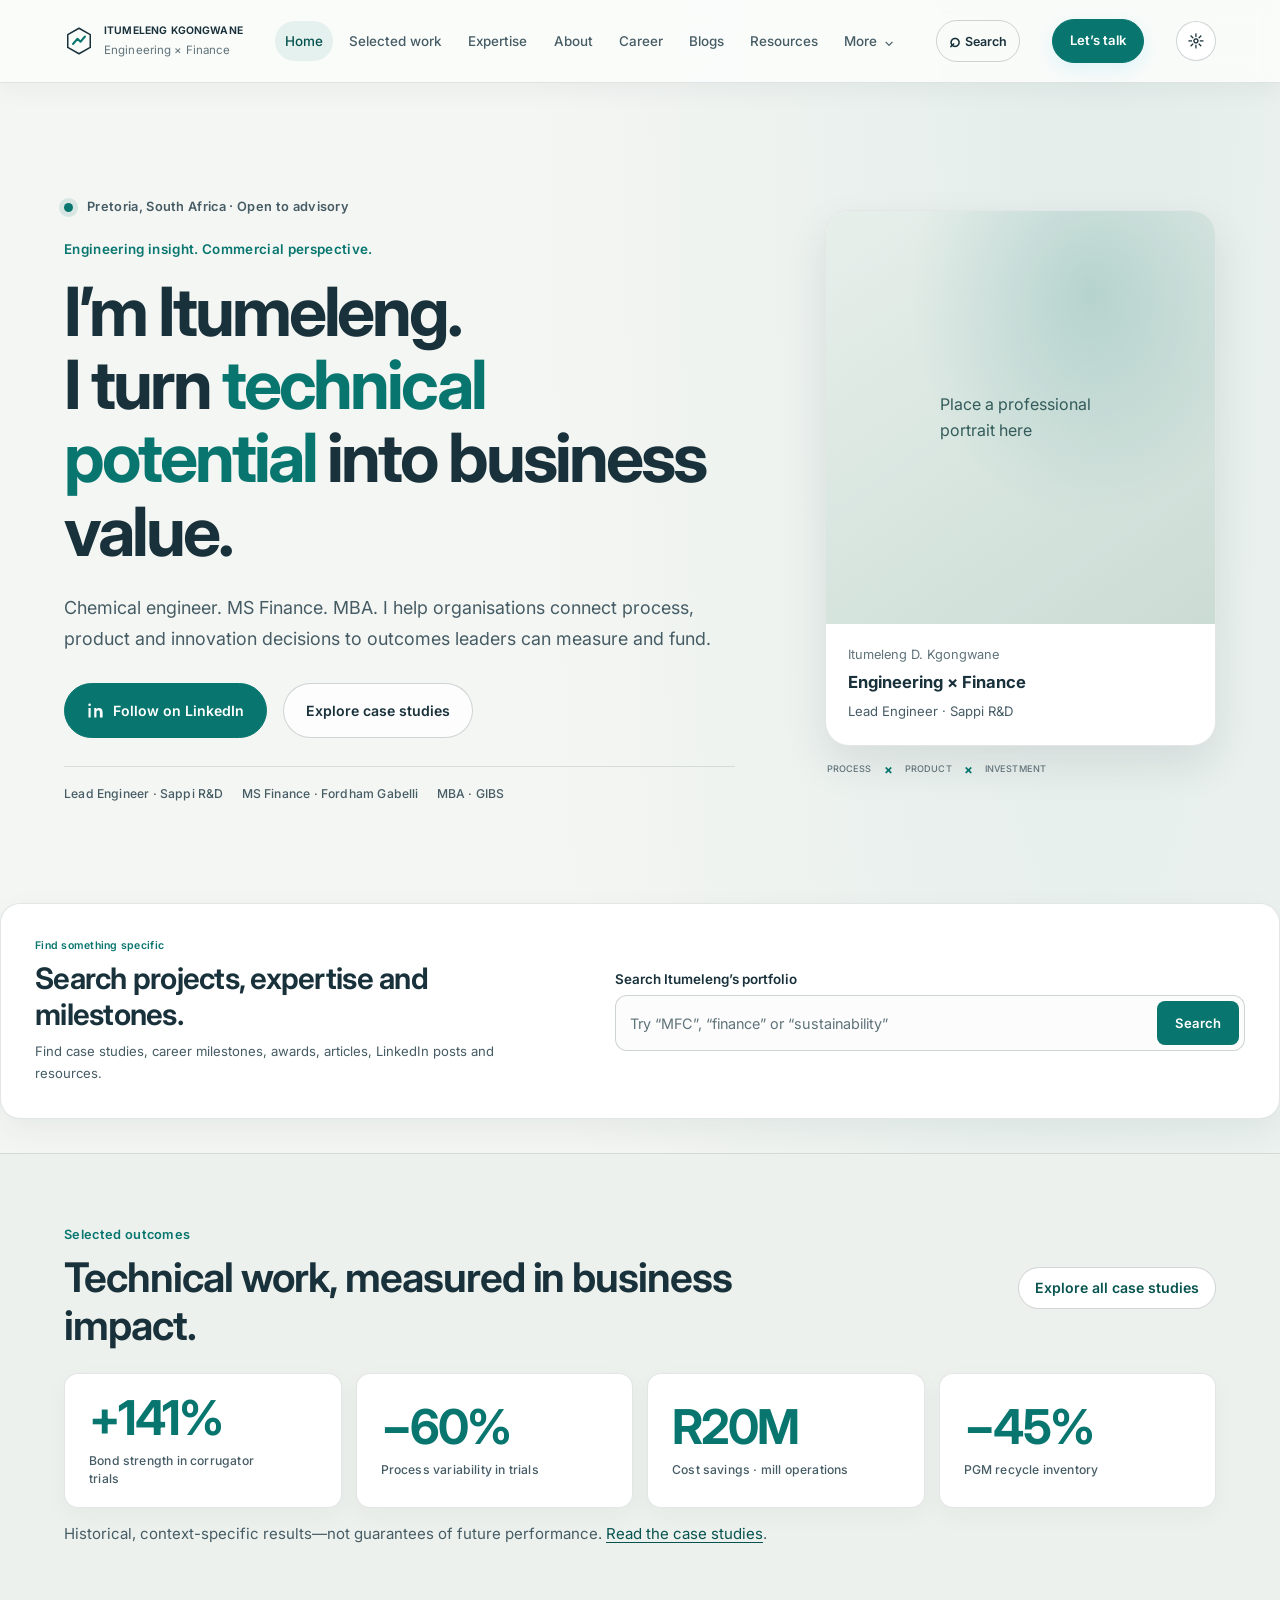
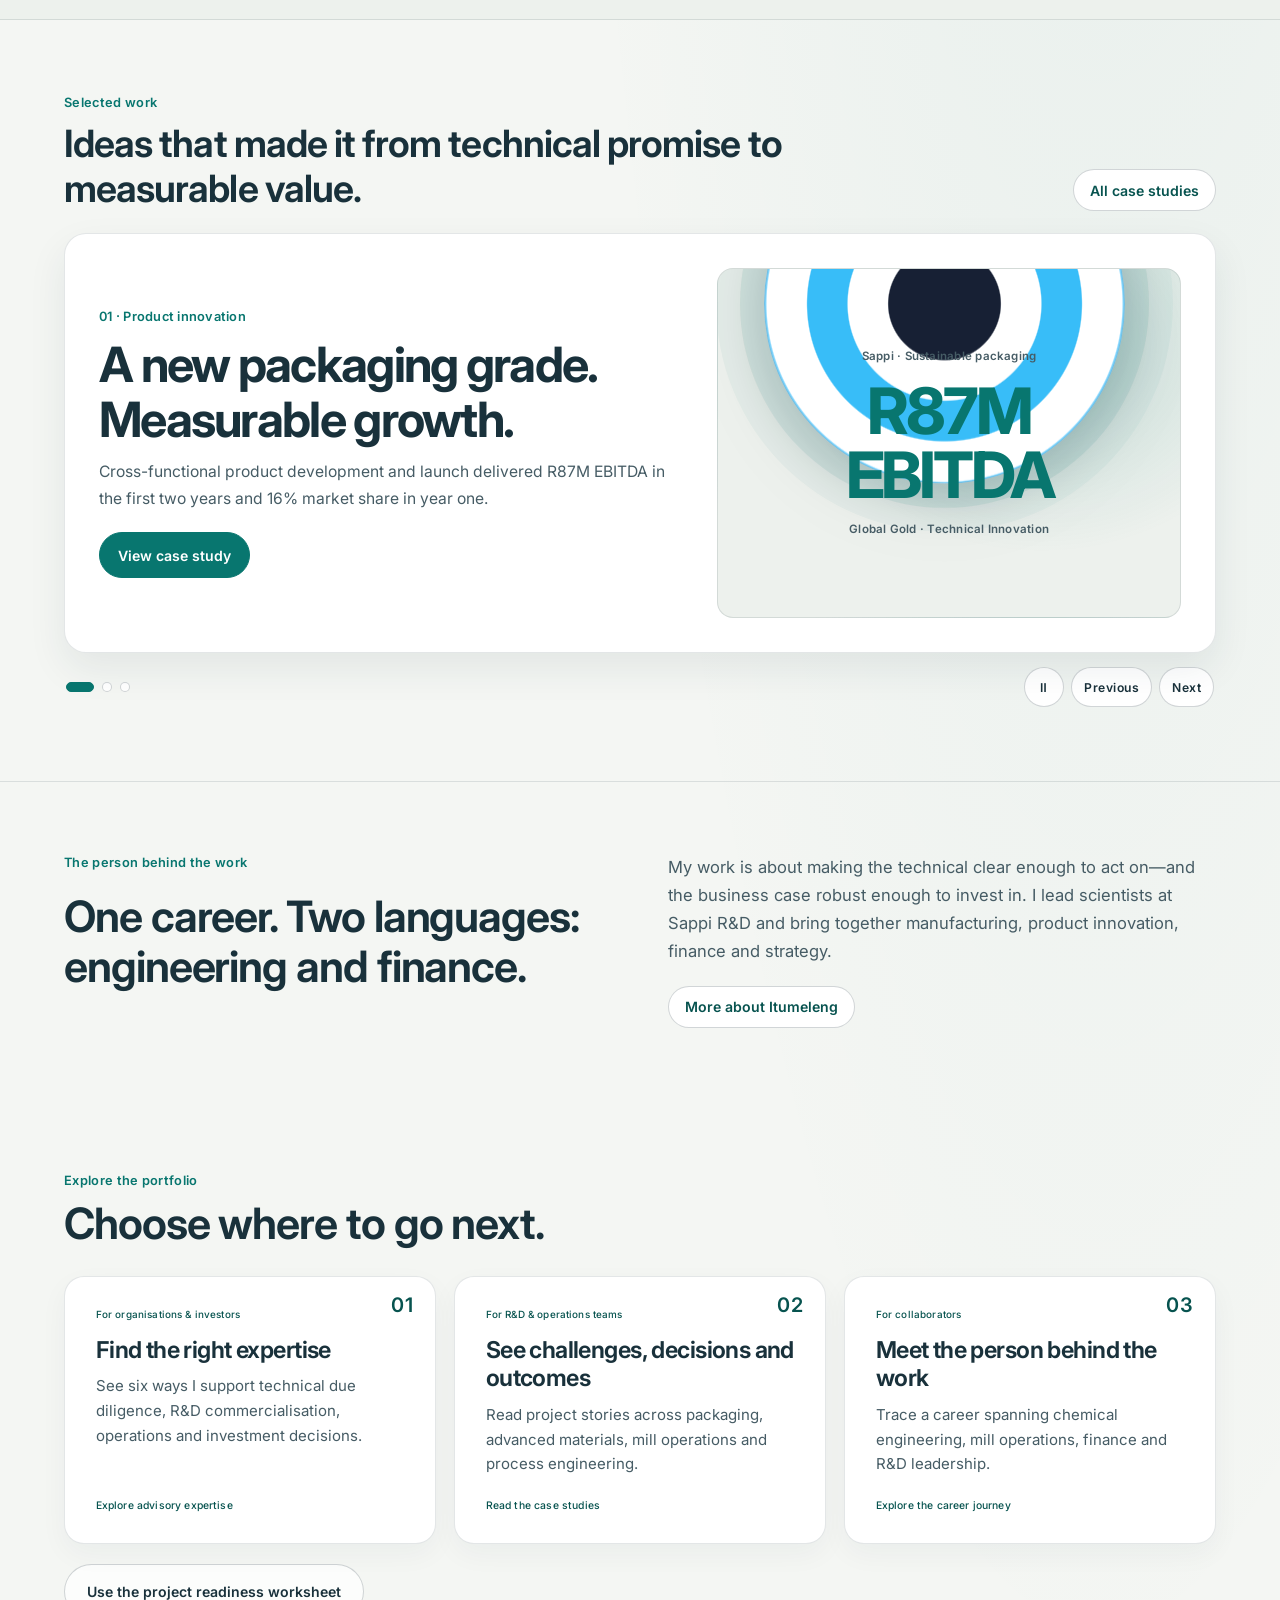
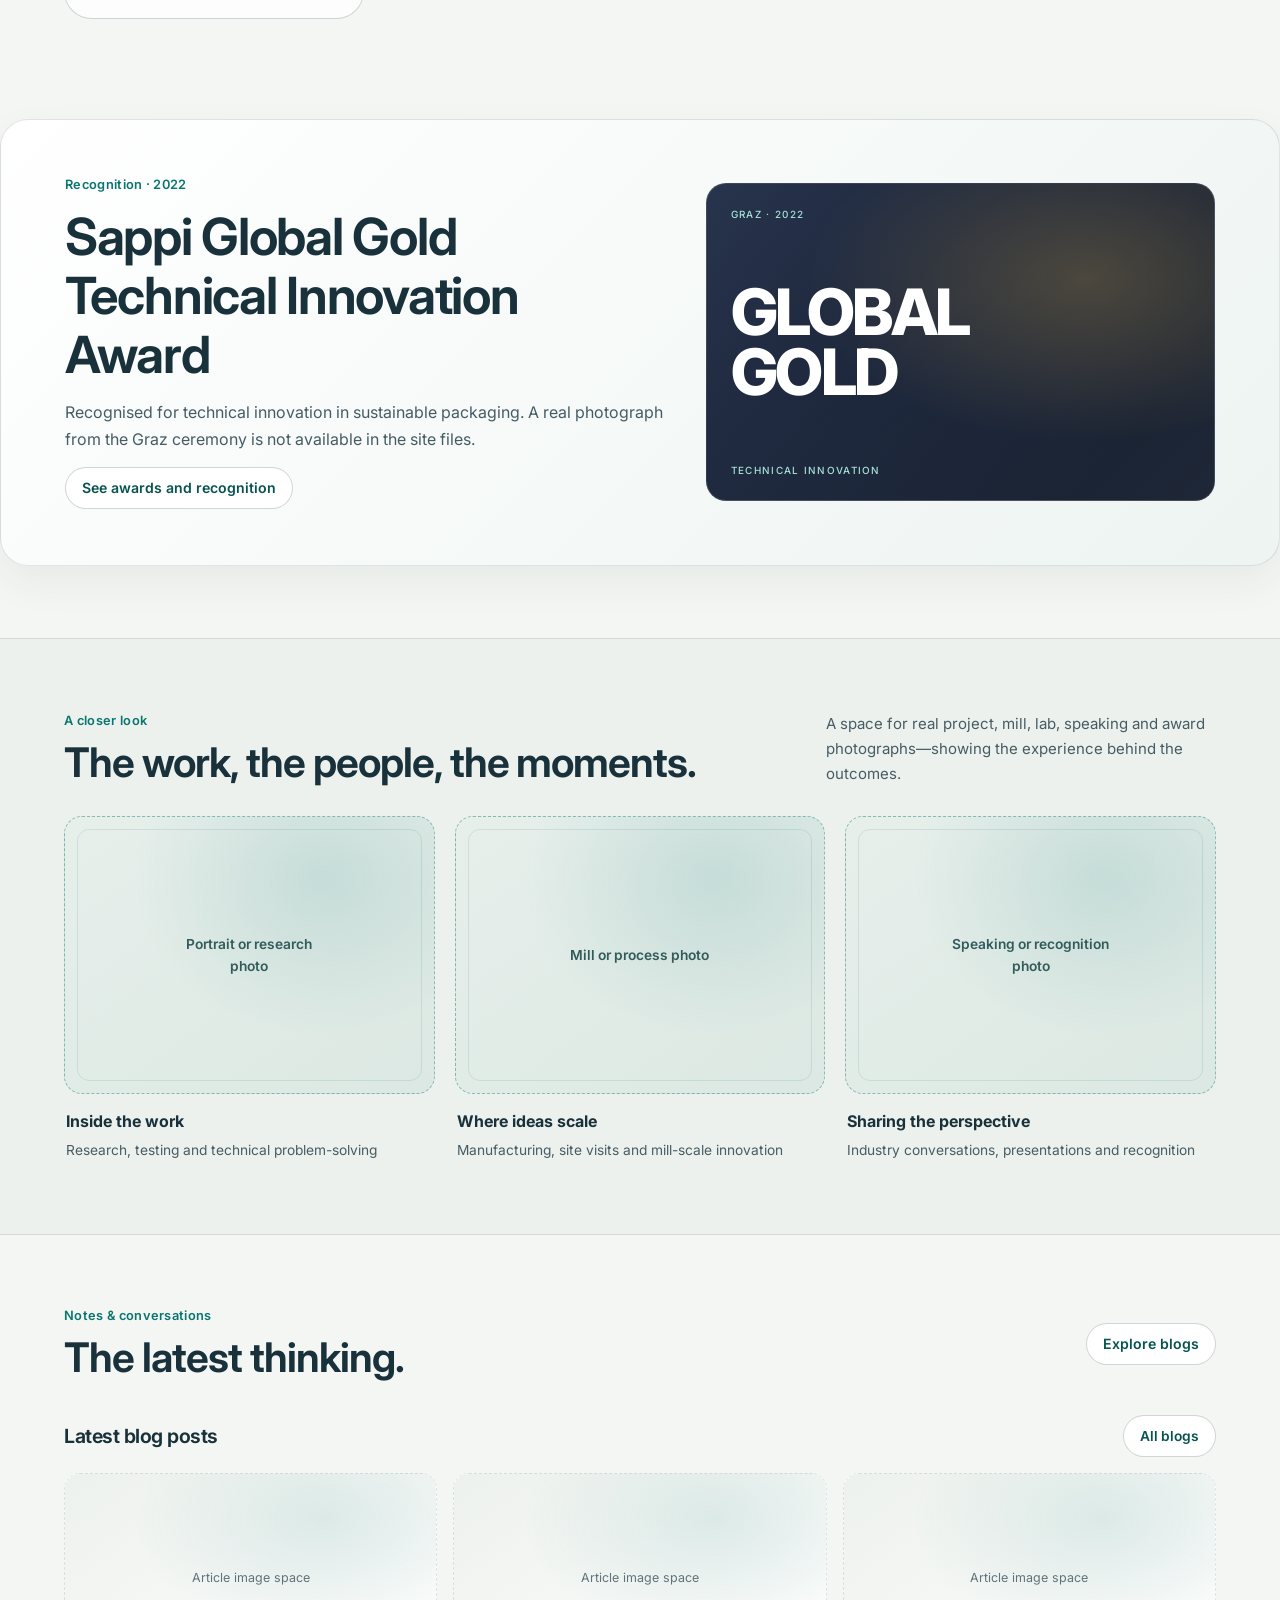
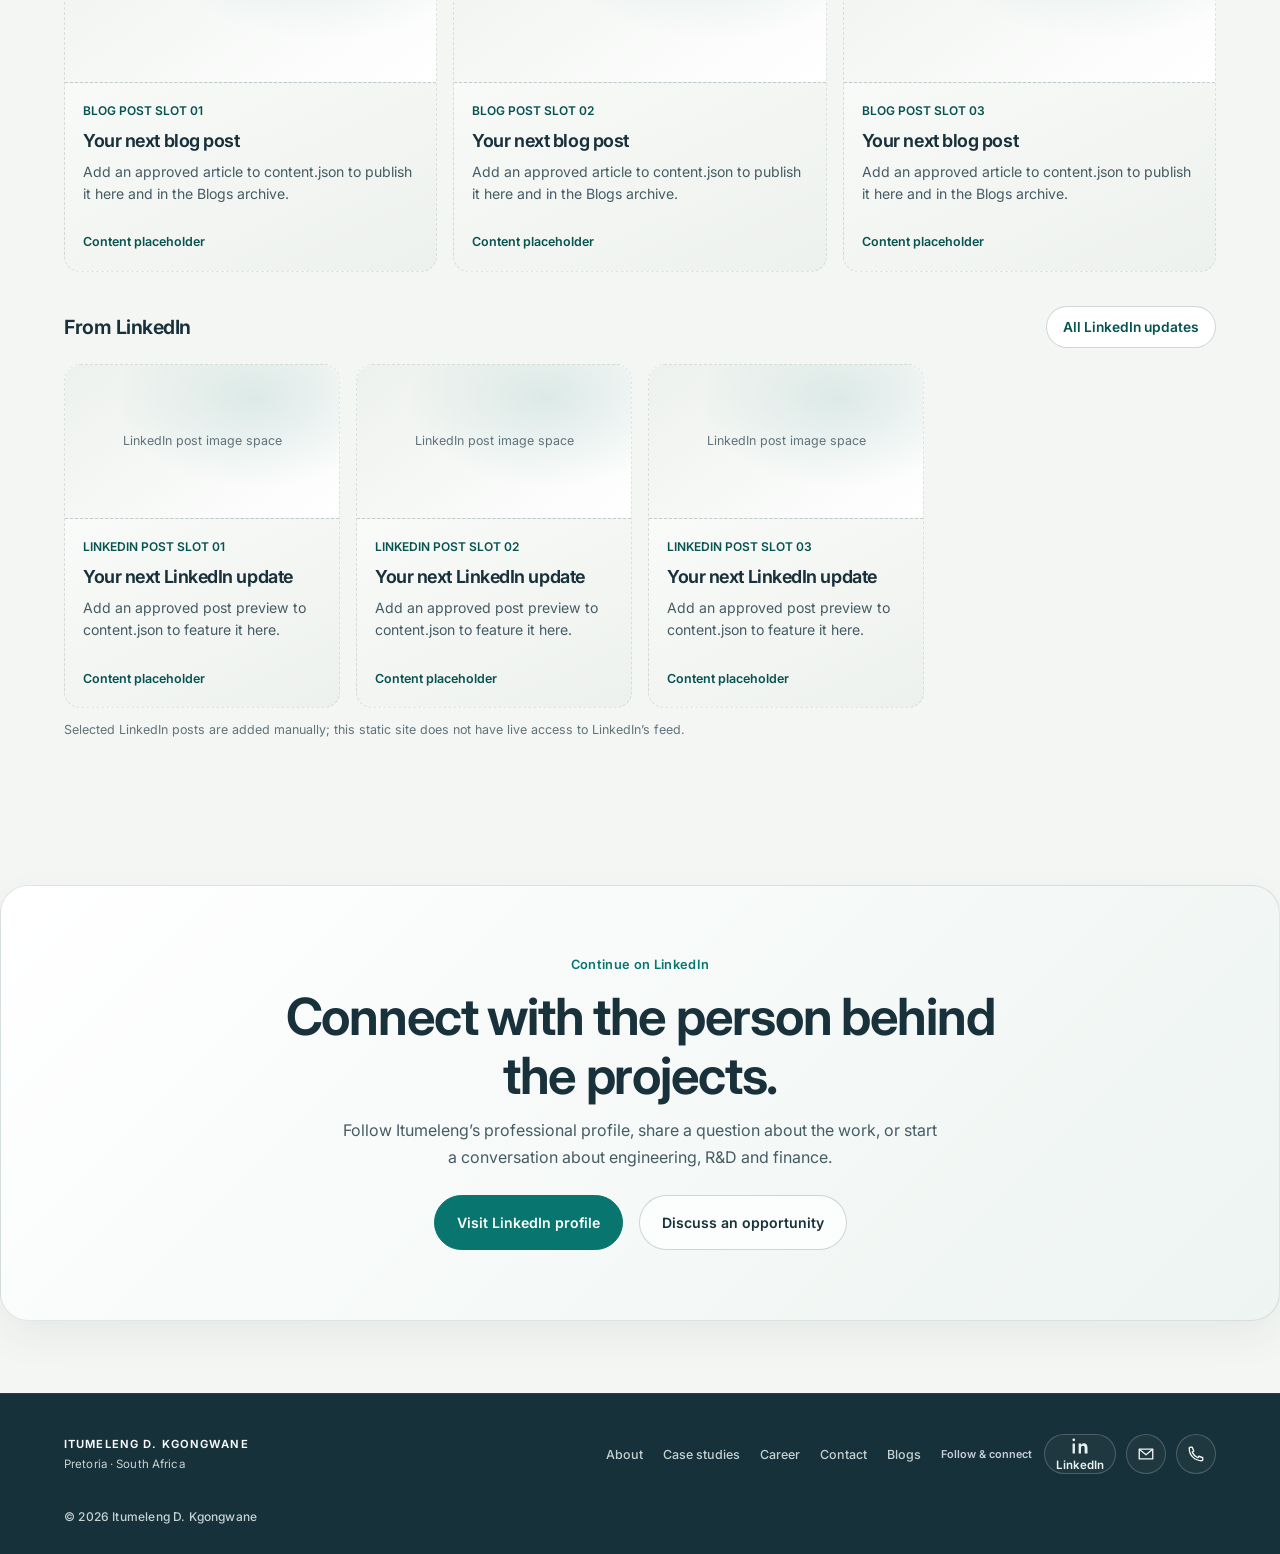
==== commit 56f85121: "index.html" ====
--- a/index.html
+++ b/index.html
@@ -20,7 +20,7 @@
     <span><b>ITUMELENG KGONGWANE</b><small>Engineering × Finance</small></span>
 </a>
   <button class="menu-btn" type="button" aria-label="Open menu" aria-expanded="false" aria-controls="main-navigation">Menu</button>
-  <nav class="links" id="main-navigation" aria-label="Main navigation"><a class="active" aria-current="page" href="index.html">Home</a><a href="work.html">Selected work</a><a href="expertise.html">Expertise</a><a href="about.html">About</a><a href="career.html">Career</a><a href="insights.html">Insights</a><a href="resources.html">Resources</a></nav><a class="nav-search" href="search.html" aria-label="Search the portfolio"><span class="nav-search-icon" aria-hidden="true">⌕</span><span>Search</span></a>
+  <nav class="links" id="main-navigation" aria-label="Main navigation"><a class="active" aria-current="page" href="index.html">Home</a><a href="work.html">Selected work</a><a href="expertise.html">Expertise</a><a href="about.html">About</a><a href="career.html">Career</a><a href="blogs.html">Blogs</a><a href="resources.html">Resources</a><details class="nav-more"><summary>More</summary><div class="nav-more-links"><a href="insights.html">LinkedIn</a><a href="awards.html">Awards</a></div></details></nav><a class="nav-search" href="search.html" aria-label="Search the portfolio"><span class="nav-search-icon" aria-hidden="true">⌕</span><span>Search</span></a>
   <a class="btn primary nav-cta" href="contact.html"><span>Let’s talk</span></a>
 </div></header>
 <main id="main">
@@ -31,7 +31,7 @@
         <p class="hero-overline">Engineering insight. Commercial perspective.</p>
         <h1>I’m Itumeleng.<br>I turn <span class="cy">technical potential</span> into business value.</h1>
         <p class="lead">Chemical engineer. MS Finance. MBA. I help organisations connect process, product and innovation decisions to outcomes leaders can measure and fund.</p>
-        <div class="btn-row"><a class="btn primary" href="https://www.linkedin.com/in/itumelengidk/" target="_blank" rel="noopener noreferrer">Connect on LinkedIn</a><a class="btn ghost" href="work.html">Explore case studies</a></div>
+        <div class="btn-row"><a class="btn primary home-follow-link" href="https://www.linkedin.com/in/itumelengidk/" target="_blank" rel="noopener noreferrer"><svg viewBox="0 0 24 24" aria-hidden="true"><path d="M5.2 8.6H2.1V22h3.1V8.6ZM3.65 2A1.8 1.8 0 1 0 3.7 5.6 1.8 1.8 0 0 0 3.65 2ZM22 14.3c0-4-2.1-5.9-4.9-5.9a4.2 4.2 0 0 0-3.8 2.1V8.6h-3.1V22h3.1v-6.6c0-1.8.35-3.6 2.6-3.6s2.3 2.1 2.3 3.7V22H22v-7.7Z"/></svg>Follow on LinkedIn</a><a class="btn ghost" href="work.html">Explore case studies</a></div>
         <div class="quick-credentials"><span>Lead Engineer · Sappi R&amp;D</span><span>MS Finance · Fordham Gabelli</span><span>MBA · GIBS</span></div>
       </div>
       <aside class="home-visual" aria-label="Professional snapshot">
@@ -137,15 +137,15 @@
 
   <section class="home-updates" aria-labelledby="updates-title">
     <div class="wrap">
-      <div class="section-heading-row"><div><div class="eyebrow">Notes &amp; conversations</div><h2 id="updates-title">The latest thinking.</h2></div><a class="text-link" href="insights.html">Visit Insights</a></div>
-      <div class="updates-group"><div class="updates-group-heading"><h3>Latest articles</h3><a class="text-link" href="insights.html">All insights</a></div><div class="content-card-grid" data-articles data-limit="3"><p class="content-empty">Loading articles…</p></div><p class="content-error" data-content-error hidden>Articles could not be loaded. Please visit the Insights page or try again later.</p></div>
-      <div class="updates-group"><div class="updates-group-heading"><h3>From LinkedIn</h3><a class="text-link" href="https://www.linkedin.com/in/itumelengidk/" target="_blank" rel="noopener noreferrer">Follow Itumeleng</a></div><div class="content-card-grid linkedin-card-grid" data-linkedin-posts data-limit="4"><p class="content-empty">Loading LinkedIn posts…</p></div><p class="content-error" data-content-error hidden>LinkedIn previews could not be loaded. Visit Itumeleng’s profile for the latest posts.</p><p class="updates-note">Selected LinkedIn posts are added manually; this static site does not have live access to LinkedIn’s feed.</p></div>
+      <div class="section-heading-row"><div><div class="eyebrow">Notes &amp; conversations</div><h2 id="updates-title">The latest thinking.</h2></div><a class="text-link" href="blogs.html">Explore blogs</a></div>
+      <div class="updates-group"><div class="updates-group-heading"><h3>Latest blog posts</h3><a class="text-link" href="blogs.html">All blogs</a></div><div class="content-card-grid" data-articles data-limit="3" data-placeholder-count="3"><p class="content-empty">Loading blog posts…</p></div><p class="content-error" data-content-error hidden>Blog posts could not be loaded. Please visit the Blogs page or try again later.</p></div>
+      <div class="updates-group"><div class="updates-group-heading"><h3>From LinkedIn</h3><a class="text-link" href="insights.html">All LinkedIn updates</a></div><div class="content-card-grid linkedin-card-grid" data-linkedin-posts data-limit="3" data-placeholder-count="3"><p class="content-empty">Loading LinkedIn posts…</p></div><p class="content-error" data-content-error hidden>LinkedIn previews could not be loaded. Visit Itumeleng’s LinkedIn page for the latest posts.</p><p class="updates-note">Selected LinkedIn posts are added manually; this static site does not have live access to LinkedIn’s feed.</p></div>
     </div>
   </section>
 
   <section class="home-cta"><div class="wrap cta-panel"><div class="eyebrow">Continue on LinkedIn</div><h2>Connect with the person behind the projects.</h2><p>Follow Itumeleng’s professional profile, share a question about the work, or start a conversation about engineering, R&amp;D and finance.</p><div class="btn-row home-social-actions"><a class="btn primary" href="https://www.linkedin.com/in/itumelengidk/" target="_blank" rel="noopener noreferrer">Visit LinkedIn profile</a><a class="btn ghost" href="contact.html">Discuss an opportunity</a></div></div></section>
 </main>
-<footer><div class="wrap footer-inner"><a class="brand" href="index.html"><span><b>ITUMELENG D. KGONGWANE</b><small>Pretoria · South Africa</small></span></a><nav aria-label="Footer navigation"><a href="about.html">About</a><a href="work.html">Case studies</a><a href="career.html">Career</a><a href="contact.html">Contact</a><a href="insights.html">Insights</a></nav><div class="footer-social" aria-label="Contact Itumeleng">
+<footer><div class="wrap footer-inner"><a class="brand" href="index.html"><span><b>ITUMELENG D. KGONGWANE</b><small>Pretoria · South Africa</small></span></a><nav aria-label="Footer navigation"><a href="about.html">About</a><a href="work.html">Case studies</a><a href="career.html">Career</a><a href="contact.html">Contact</a><a href="blogs.html">Blogs</a></nav><div class="footer-social" aria-label="Contact Itumeleng">
 <a href="https://www.linkedin.com/in/itumelengidk/" target="_blank" rel="noopener noreferrer" aria-label="LinkedIn profile"><svg viewBox="0 0 24 24" aria-hidden="true"><path d="M5.2 8.6H2.1V22h3.1V8.6ZM3.65 2A1.8 1.8 0 1 0 3.7 5.6 1.8 1.8 0 0 0 3.65 2ZM22 14.3c0-4-2.1-5.9-4.9-5.9a4.2 4.2 0 0 0-3.8 2.1V8.6h-3.1V22h3.1v-6.6c0-1.8.35-3.6 2.6-3.6s2.3 2.1 2.3 3.7V22H22v-7.7Z"/></svg></a>
 <a href="mailto:kgongwane@icloud.com" aria-label="Send an email"><svg viewBox="0 0 24 24" aria-hidden="true"><path d="M3 5.5h18v13H3z"/><path d="m3.5 6 8.5 7 8.5-7"/></svg></a>
 <a href="tel:+27829730324" aria-label="Call Itumeleng"><svg viewBox="0 0 24 24" aria-hidden="true"><path d="M7 3H4.5A1.5 1.5 0 0 0 3 4.5C3 13.6 10.4 21 19.5 21a1.5 1.5 0 0 0 1.5-1.5V17l-5-2-1.5 2a14 14 0 0 1-7.5-7.5L9 8 7 3Z"/></svg></a>
--- a/style.css
+++ b/style.css
@@ -1451,6 +1451,13 @@
 footer{background:#111b2b;border-top:1px solid rgba(255,255,255,.07)}
 .footer-inner{grid-template-columns:minmax(180px,1fr) auto auto}
 .footer-social{display:flex;align-items:center;gap:10px}
+.footer-social::before{
+  content:"Follow & connect";
+  margin-right:2px;
+  color:#c4cddd;
+  font:600 .68rem Inter,sans-serif;
+  white-space:nowrap;
+}
 .footer-social a{
   width:40px;
   height:40px;
@@ -1469,6 +1476,19 @@
   color:#bfeaff;
 }
 .footer-social svg{width:18px;height:18px;fill:currentColor}
+.footer-social a[href*="linkedin.com"]{
+  width:auto;
+  min-width:40px;
+  padding:0 11px;
+  border-radius:999px;
+}
+.footer-social a[href*="linkedin.com"]::after{
+  content:"LinkedIn";
+  font:600 .72rem Inter,sans-serif;
+  white-space:nowrap;
+}
+.home-follow-link{gap:9px}
+.home-follow-link svg{width:17px;height:17px;fill:currentColor}
 .footer-social a:not(:first-child) svg{
   fill:none;
   stroke:currentColor;
@@ -1518,7 +1538,7 @@
   .footer-inner{grid-template-columns:1fr auto}
   .footer-inner>.brand{grid-column:1}
   .footer-inner>nav{grid-column:1/-1;grid-row:2}
-  .footer-social{grid-column:2;grid-row:1}
+  .footer-social{grid-column:1/-1;grid-row:3;flex-wrap:wrap}
   .copyright{grid-column:1/-1}
   .page-hero h1,.home-intro h1{font-size:clamp(2.35rem,7.5vw,3.8rem)}
   .case-story{grid-template-columns:1fr}
